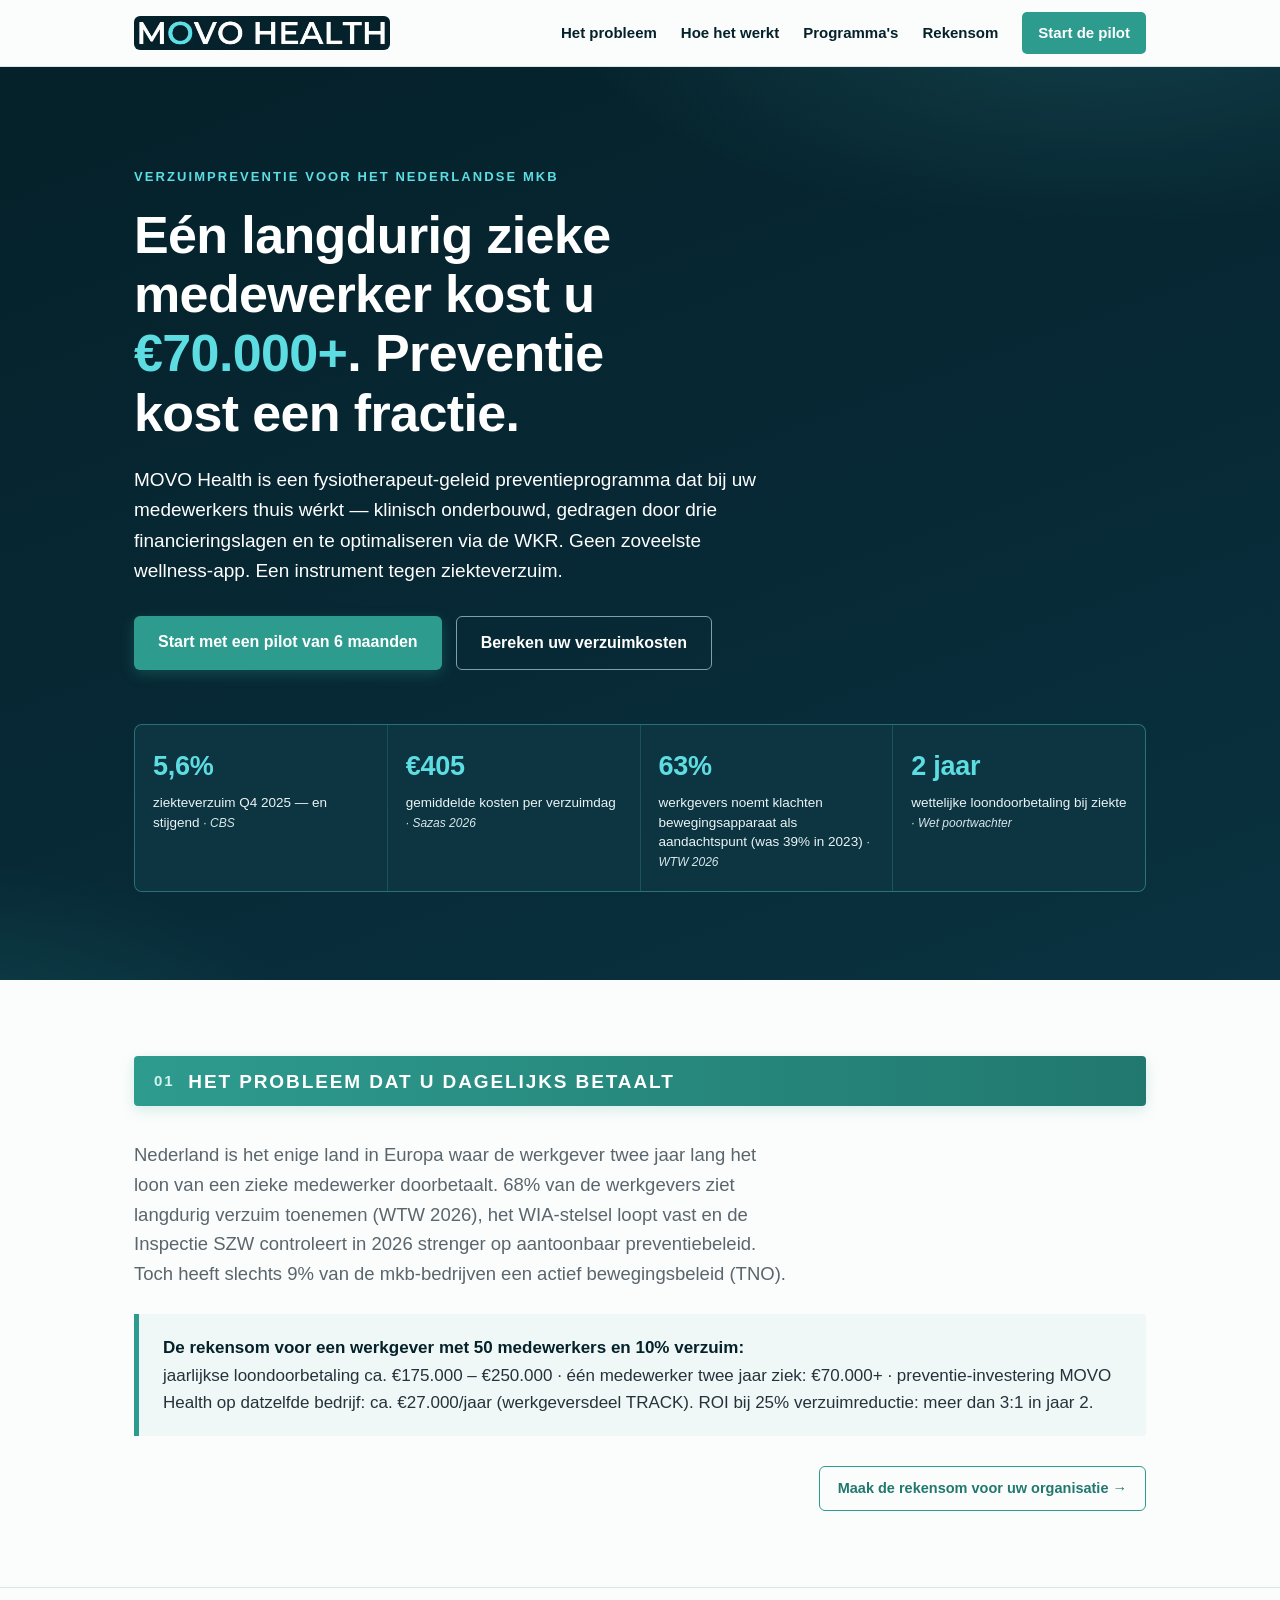
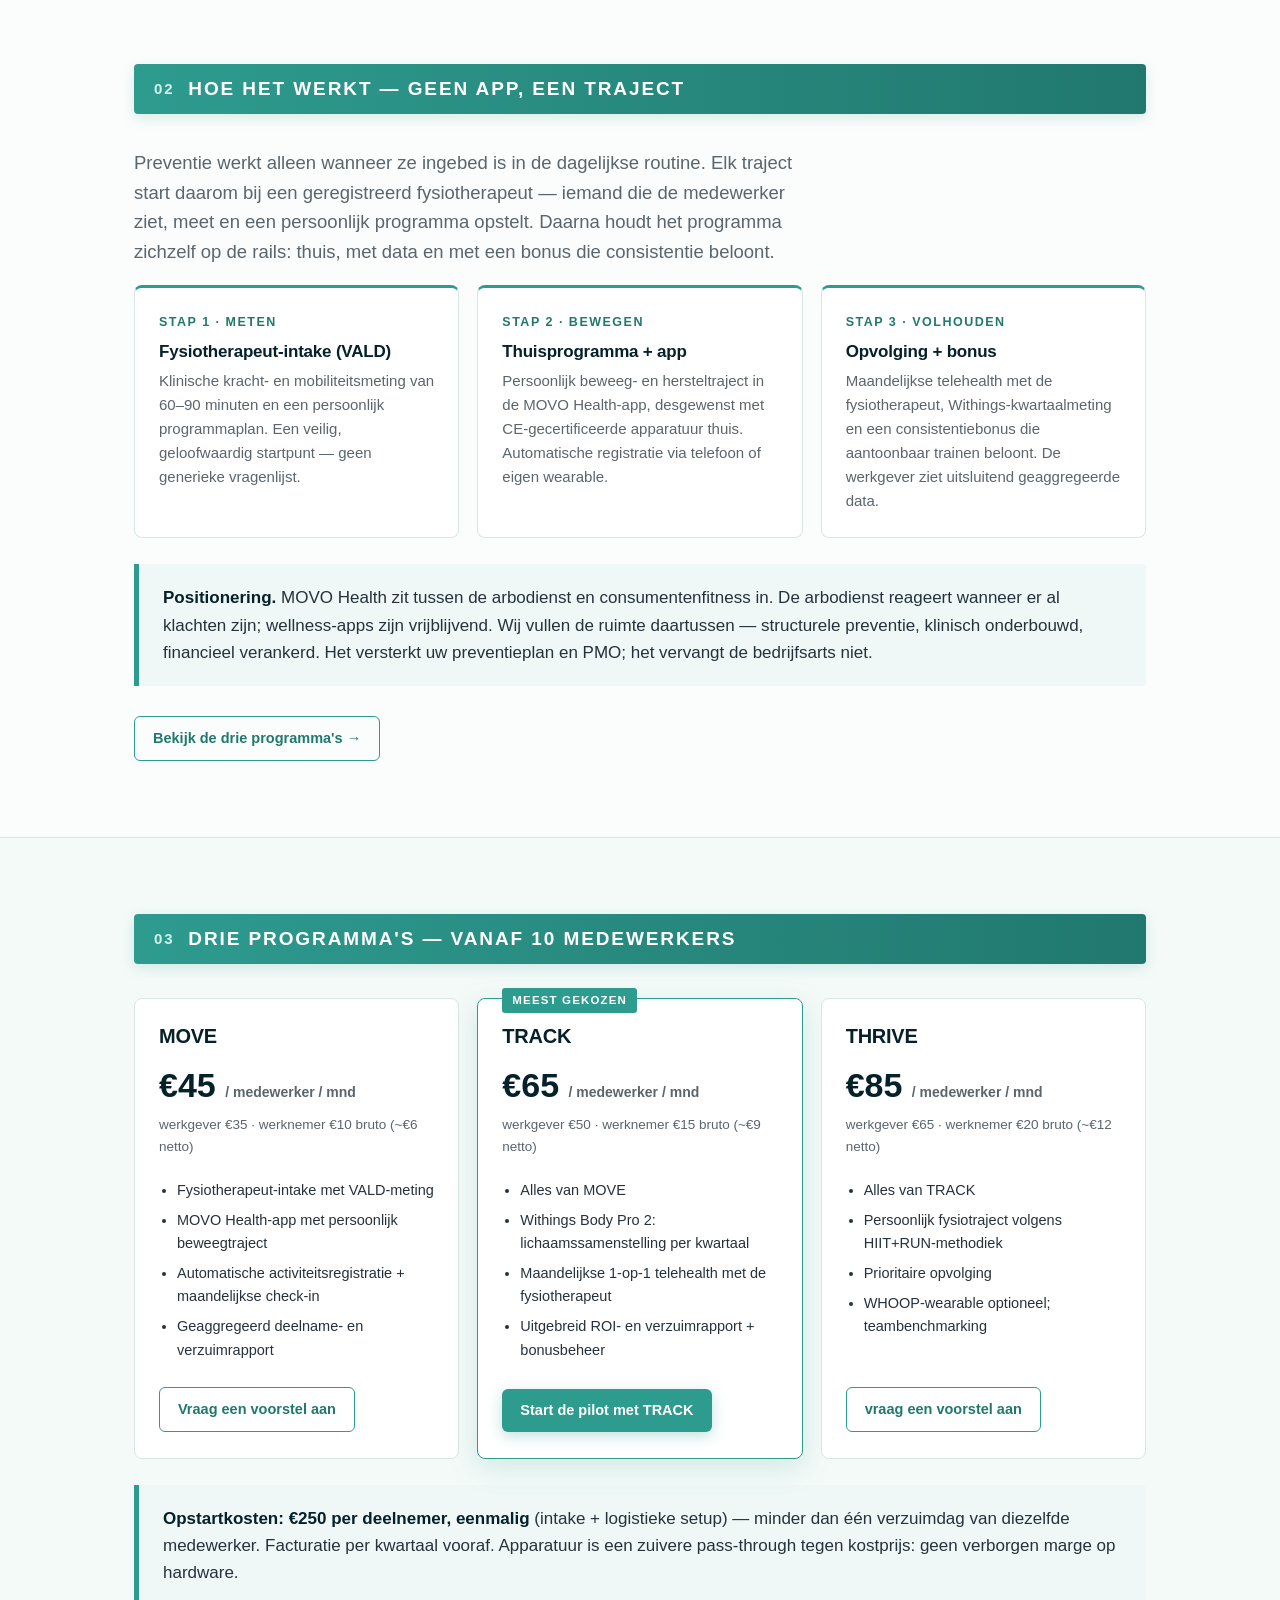
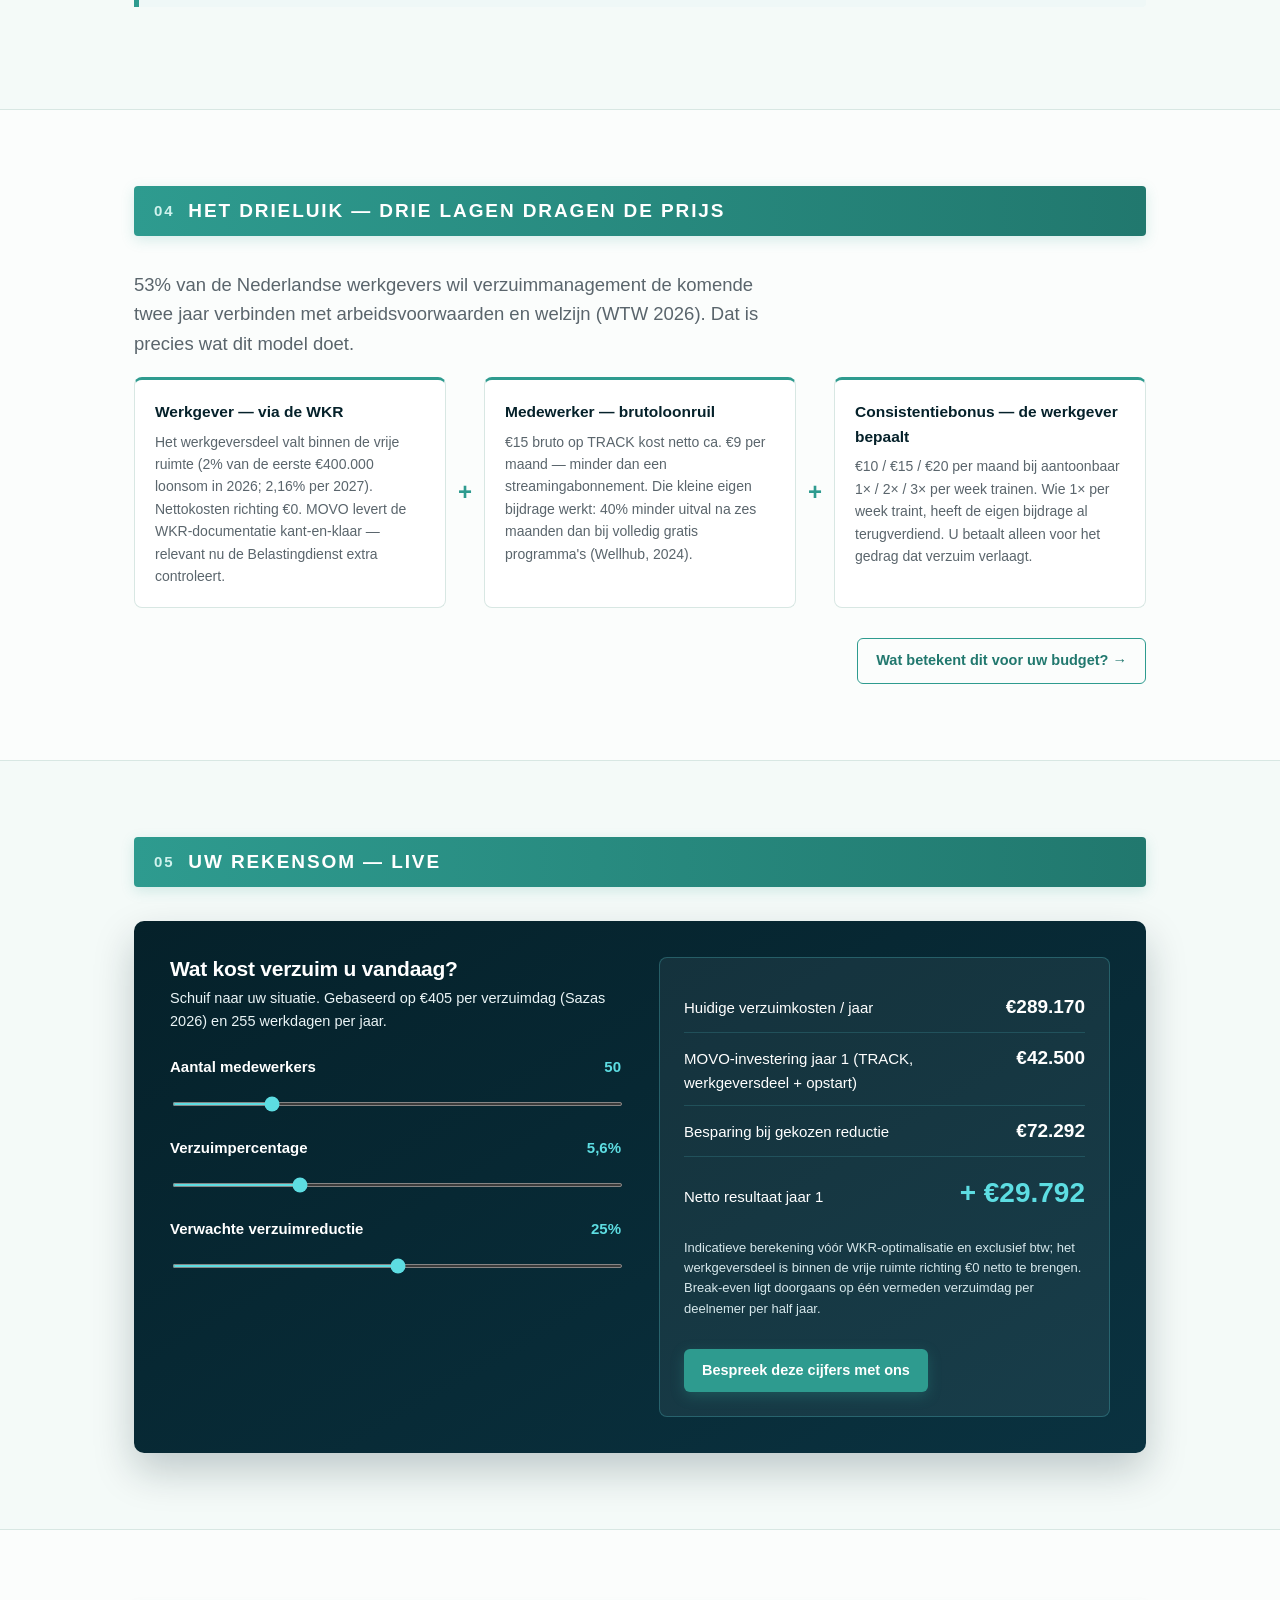
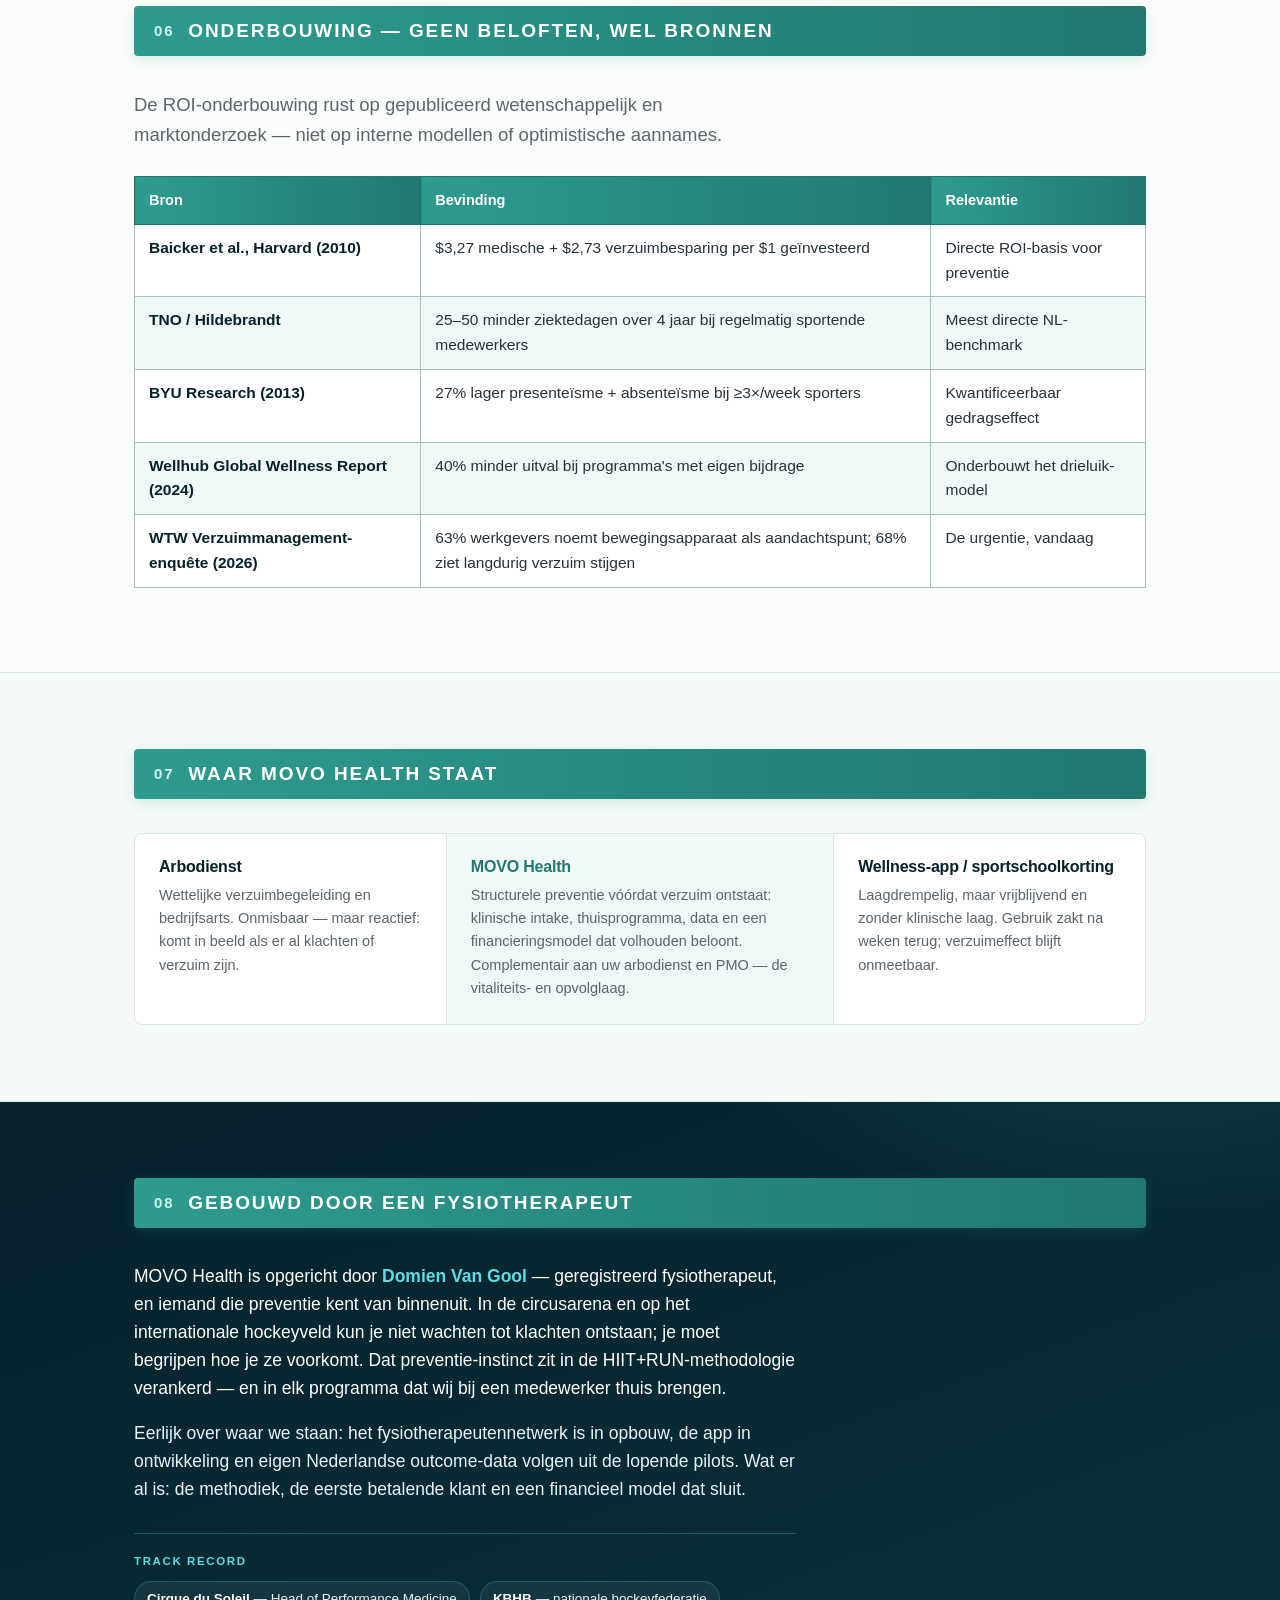
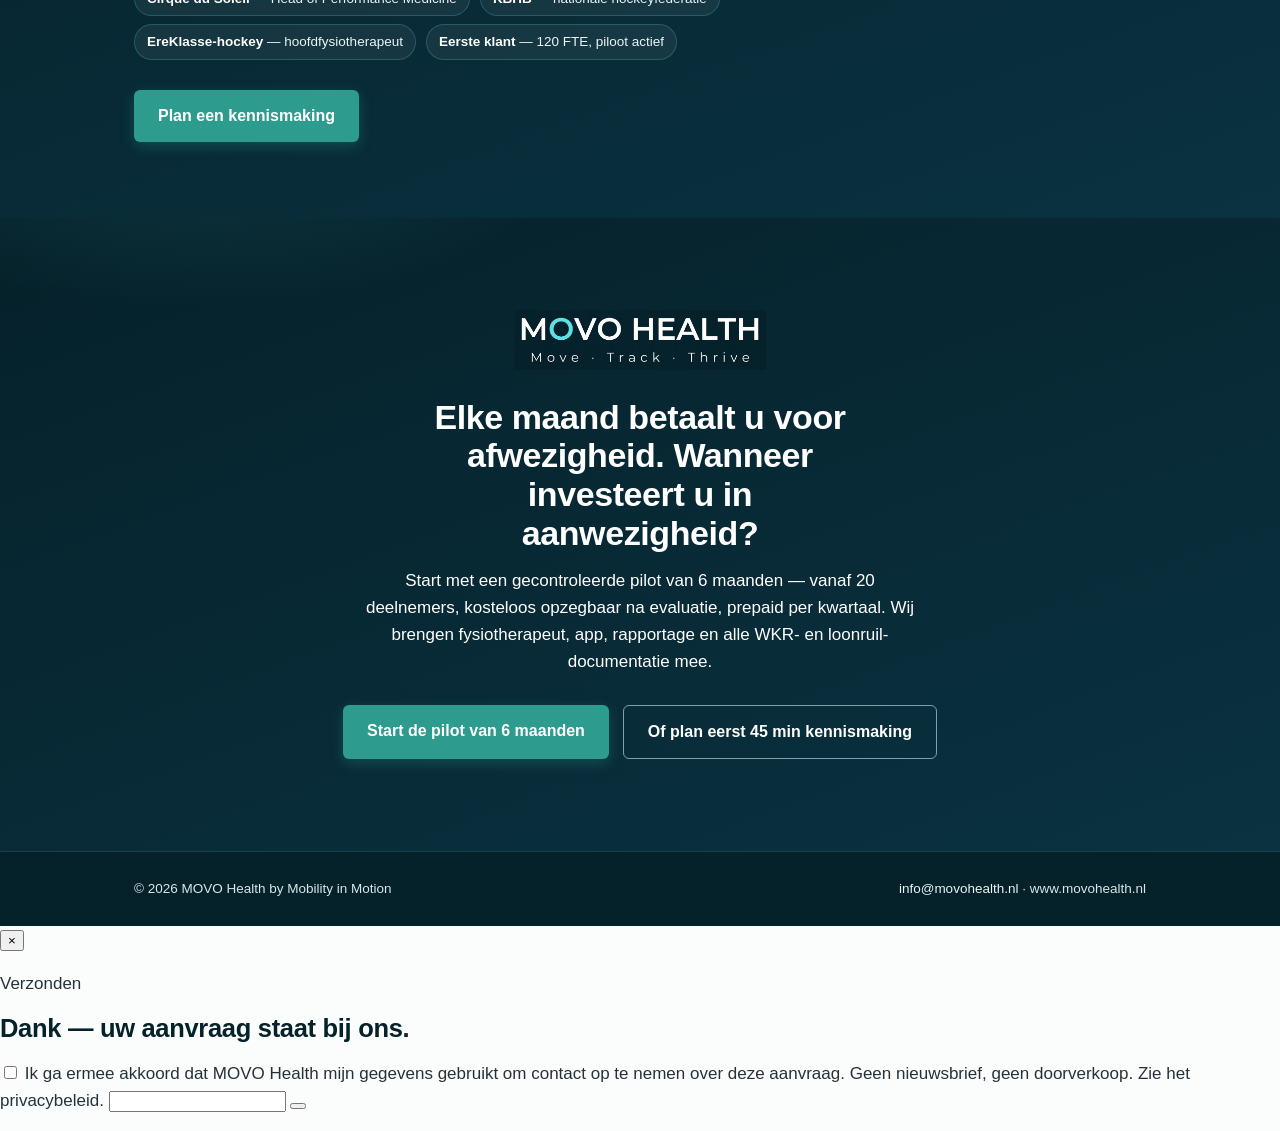
==== index.html @ 7030be04 "Update index.html" ====
<!DOCTYPE html>
<html lang="nl">
<head>
<meta charset="UTF-8" />
<meta name="color-scheme" content="only light" />
<meta name="viewport" content="width=device-width, initial-scale=1.0" />
<title>MOVO Health — Verzuimpreventie voor het Nederlandse mkb</title>
<meta name="description" content="Fysiotherapeut-geleid preventieprogramma dat ziekteverzuim structureel verlaagt. WKR-geoptimaliseerd, klinisch onderbouwd, financieel sluitend." />
<link rel="icon" type="image/png" href="[data-uri]" />
<style>
  :root{
    color-scheme: only light;
    --navy:#05212A; --navy2:#0B303C; --teal:#2E9B8F; --teal-d:#21786E; --cyan:#5DDDE2;
    --green:#EFF8F7; --green2:#F4FAF8; --paper:#FBFDFC; --line:#D8E7E3;
    --ink:#26323B; --grey:#5A656C;
    --on-dark:#FFFFFF;
    --on-dark-soft:#EAF4F6;
    --on-dark-min:#D6E7EB;
    --sans:Carlito,Calibri,-apple-system,BlinkMacSystemFont,"Segoe UI",Roboto,Helvetica,Arial,sans-serif;
  }
  *{box-sizing:border-box}
  html{scroll-behavior:smooth}
  @media (prefers-reduced-motion: reduce){html{scroll-behavior:auto} .reveal{transition:none!important}}
  body{margin:0;font-family:var(--sans);color:var(--ink);background:var(--paper);line-height:1.6;font-size:17px;-webkit-font-smoothing:antialiased}
  h1,h2,h3{color:var(--navy);line-height:1.14;letter-spacing:-.012em;margin:0}
  a{color:var(--teal-d)}
  .wrap{max-width:1060px;margin:0 auto;padding:0 24px}
  .grey{color:var(--grey)}
  section{padding:76px 0;border-bottom:1px solid var(--line)}
  .lead{font-size:18.5px;color:var(--grey);max-width:64ch}

  .band{display:flex;align-items:center;gap:14px;background:linear-gradient(90deg,var(--teal),var(--teal-d));color:#fff;
    padding:13px 20px;margin:0 0 34px;border-radius:4px;box-shadow:0 4px 14px rgba(46,155,143,.18)}
  .band .n{font-weight:800;color:#CFF2ED;font-size:15px;letter-spacing:.12em}
  .band h2{color:#fff;font-size:19px;letter-spacing:.1em;text-transform:uppercase;font-weight:800}

  .callout{background:var(--green);border-left:5px solid var(--teal);padding:20px 24px;border-radius:0 4px 4px 0;margin:26px 0}
  .callout strong{color:var(--navy)}

  .btn{display:inline-block;text-decoration:none;font-weight:700;font-size:16px;padding:13px 24px;border-radius:6px;
    transition:transform .15s ease, box-shadow .15s ease, background .15s ease}
  .btn.primary{background:var(--teal);color:#fff;box-shadow:0 4px 14px rgba(46,155,143,.30)}
  .btn.primary:hover{background:#37B0A2;transform:translateY(-2px);box-shadow:0 8px 20px rgba(46,155,143,.36)}
  .btn.ghost{border:1.5px solid var(--teal);color:var(--teal-d);background:transparent}
  .btn.ghost:hover{background:var(--green);transform:translateY(-2px)}
  .btn.dark-ghost{border:1.5px solid #7FA0AB;color:var(--on-dark)}
  .btn.dark-ghost:hover{border-color:var(--cyan);color:var(--cyan);transform:translateY(-2px)}
  .btn.small{font-size:14.5px;padding:10px 18px}
  .cta-row{display:flex;gap:14px;flex-wrap:wrap;margin-top:30px}
  .cta-row.right{justify-content:flex-end}
  .cta-row.center{justify-content:center}
  .arrow::after{content:" \2192";font-weight:800}

  header{position:sticky;top:0;z-index:40;background:rgba(251,253,252,.94);backdrop-filter:blur(8px);border-bottom:1px solid var(--line)}
  .bar{display:flex;align-items:center;justify-content:space-between;height:66px}
  .logomark{height:34px;width:auto;display:block;border-radius:6px}
  .nav{display:flex;gap:24px;align-items:center}
  .nav a{color:var(--navy);text-decoration:none;font-size:15px;font-weight:600}
  .nav a:hover{color:var(--teal-d)}
  .nav .cta{background:var(--teal);color:#fff;padding:9px 16px;border-radius:5px;transition:background .15s}
  .nav .cta:hover{background:var(--teal-d);color:#fff}
  @media(max-width:760px){.nav a:not(.cta){display:none}}

  .hero{position:relative;background:
      radial-gradient(900px 420px at 85% -10%, rgba(93,221,226,.16), transparent 60%),
      radial-gradient(700px 380px at -5% 110%, rgba(46,155,143,.22), transparent 55%),
      linear-gradient(160deg,var(--navy) 0%, #072935 55%, #0A3240 100%);
    color:#fff;border-bottom:0;padding:100px 0 88px}
  .hero .eyebrow{color:var(--cyan);font-weight:700;letter-spacing:.16em;text-transform:uppercase;font-size:13px;margin:0 0 18px}
  .hero h1{color:#fff;font-size:clamp(32px,5.2vw,52px);max-width:19ch;font-weight:800}
  .hero h1 .amt{color:var(--cyan)}
  .hero p{color:var(--on-dark);max-width:60ch;font-size:19px;margin:22px 0 8px}
  .statgrid{display:grid;grid-template-columns:repeat(4,1fr);gap:1px;background:rgba(93,221,226,.22);border:1px solid rgba(93,221,226,.22);border-radius:8px;overflow:hidden;margin-top:54px}
  .stat{background:rgba(11,48,60,.85);padding:20px 18px;transition:background .2s}
  .stat:hover{background:rgba(15,60,74,.95)}
  .stat b{display:block;font-size:27px;color:var(--cyan);letter-spacing:-.01em}
  .stat span{font-size:13.5px;color:var(--on-dark-soft);line-height:1.45;display:block;margin-top:5px}
  .stat .src{color:var(--on-dark-min);font-size:12px}
  @media(max-width:820px){.statgrid{grid-template-columns:repeat(2,1fr)}}

  table{width:100%;border-collapse:collapse;font-size:15.5px;margin:8px 0}
  th{background:linear-gradient(90deg,var(--teal),var(--teal-d));color:#FFFFFF;text-align:left;font-weight:800;padding:12px 14px;font-size:14.5px;border:1px solid var(--teal-d)}
  td{border:1px solid #9EC4BC;padding:11px 14px;vertical-align:top;background:#FFFFFF;color:var(--ink)}
  tr:nth-child(even) td{background:var(--green)}
  td:first-child{font-weight:700;color:var(--navy)}

  .cards{display:grid;grid-template-columns:repeat(3,1fr);gap:18px;margin-top:8px}
  .card{border:1px solid var(--line);border-radius:8px;padding:24px;background:#fff;transition:transform .18s ease, box-shadow .18s ease;border-top:3px solid var(--teal)}
  .card:hover{transform:translateY(-4px);box-shadow:0 12px 26px rgba(5,33,42,.10)}
  .card h3{font-size:17px;margin-bottom:8px}
  .card p{font-size:15px;color:var(--grey);margin:0}
  .card .k{color:var(--teal-d);font-weight:800;font-size:12.5px;letter-spacing:.12em;text-transform:uppercase;display:block;margin-bottom:10px}
  @media(max-width:820px){.cards{grid-template-columns:1fr}}

  .tiers{display:grid;grid-template-columns:repeat(3,1fr);gap:18px}
  .tier{border:1px solid var(--line);border-radius:8px;background:#fff;padding:26px 24px;position:relative;display:flex;flex-direction:column;
    transition:transform .18s ease, box-shadow .18s ease}
  .tier:hover{transform:translateY(-4px);box-shadow:0 12px 26px rgba(5,33,42,.10)}
  .tier.anchor{border-color:var(--teal);box-shadow:0 8px 28px rgba(46,155,143,.18)}
  .tier .flag{position:absolute;top:-11px;left:24px;background:var(--teal);color:#fff;font-size:11.5px;font-weight:800;letter-spacing:.1em;padding:3px 10px;border-radius:3px}
  .tier h3{font-size:20px}
  .tier .price{font-size:34px;font-weight:800;color:var(--navy);margin:10px 0 2px}
  .tier .price small{font-size:14px;color:var(--grey);font-weight:600}
  .tier .split{font-size:13.5px;color:var(--grey);margin-bottom:14px}
  .tier ul{padding-left:18px;margin:0 0 18px;font-size:14.5px;color:var(--ink);flex:1}
  .tier li{margin:7px 0}
  .tier .btn{align-self:flex-start}
  @media(max-width:820px){.tiers{grid-template-columns:1fr}}

  .calc{background:linear-gradient(150deg,var(--navy) 0%, #0A3240 100%);color:#fff;border-radius:10px;padding:36px;display:grid;grid-template-columns:1fr 1fr;gap:38px;box-shadow:0 18px 40px rgba(5,33,42,.22)}
  .calc h3{color:#fff;font-size:21px;margin-bottom:6px}
  .calc .sub{color:var(--on-dark-soft);font-size:14.5px;margin:4px 0 0}
  .calc label{display:flex;justify-content:space-between;font-size:15px;color:var(--on-dark);margin:22px 0 8px;font-weight:600}
  .calc label output{color:var(--cyan);font-weight:800}
  input[type=range]{width:100%;accent-color:var(--cyan);height:4px}
  .calc .out{background:rgba(255,255,255,.06);border:1px solid rgba(93,221,226,.25);border-radius:8px;padding:24px}
  .row{display:flex;justify-content:space-between;align-items:baseline;gap:14px;padding:10px 0;border-bottom:1px solid rgba(93,221,226,.16);font-size:15px;color:var(--on-dark)}
  .row b{font-size:19px;color:#fff;white-space:nowrap}
  .row.big{border-bottom:0;padding-top:14px}
  .row.big b{font-size:28px;color:var(--cyan)}
  .calc .note{font-size:13px;color:var(--on-dark-min);margin-top:12px;line-height:1.55}
  @media(max-width:820px){.calc{grid-template-columns:1fr}}

  .drieluik{display:grid;grid-template-columns:1fr auto 1fr auto 1fr;gap:12px;align-items:stretch}
  .luik{border:1px solid var(--line);border-radius:8px;padding:20px;background:#fff;border-top:3px solid var(--teal);transition:transform .18s ease, box-shadow .18s ease}
  .luik:hover{transform:translateY(-4px);box-shadow:0 12px 26px rgba(5,33,42,.10)}
  .luik b{color:var(--navy);display:block;font-size:15.5px;margin-bottom:6px}
  .luik p{font-size:14px;color:var(--grey);margin:0}
  .plus{align-self:center;font-size:24px;color:var(--teal);font-weight:800}
  @media(max-width:820px){.drieluik{grid-template-columns:1fr}.plus{text-align:center}}

  .spectrum{display:grid;grid-template-columns:1fr 1.25fr 1fr;gap:0;border:1px solid var(--line);border-radius:8px;overflow:hidden;background:#fff}
  .spec{padding:24px}
  .spec h3{font-size:16px;margin-bottom:8px}
  .spec p{font-size:14.5px;color:var(--grey);margin:0}
  .spec.mid{background:var(--green);border-left:1px solid var(--line);border-right:1px solid var(--line)}
  .spec.mid h3{color:var(--teal-d)}
  @media(max-width:820px){.spectrum{grid-template-columns:1fr}.spec.mid{border-left:0;border-right:0;border-top:1px solid var(--line);border-bottom:1px solid var(--line)}}

  #founder{background:
      radial-gradient(760px 380px at 88% -15%, rgba(93,221,226,.13), transparent 60%),
      linear-gradient(160deg,var(--navy) 0%, #0A3240 100%);
    border-bottom:0}
  #founder h2{color:#fff}
  .founder-text{max-width:70ch}
  .founder-text p{color:#FFFFFF;font-size:17.5px}
  .founder-text p.soft{color:var(--on-dark-soft)}
  .founder-text strong{color:var(--cyan)}
  /* track record: subtle strip, secondary to the story */
  .cred{margin-top:30px;padding-top:18px;border-top:1px solid rgba(93,221,226,.28)}
  .cred .credlabel{color:var(--cyan);font-size:11.5px;font-weight:800;letter-spacing:.14em;text-transform:uppercase;margin-bottom:10px}
  .cred ul{list-style:none;margin:0;padding:0;display:flex;flex-wrap:wrap;gap:8px 10px}
  .cred li{font-size:13.5px;color:var(--on-dark-soft);background:rgba(255,255,255,.06);border:1px solid rgba(93,221,226,.22);
    border-radius:999px;padding:6px 12px}
  .cred li b{color:#FFFFFF;font-weight:700}

  .final{background:
      radial-gradient(700px 360px at 15% -20%, rgba(93,221,226,.14), transparent 60%),
      linear-gradient(160deg,var(--navy) 0%, #0A3240 100%);
    border-bottom:0;text-align:center;padding:92px 0}
  .final img{height:60px;width:auto;margin:0 auto 28px;display:block}
  .final h2{color:#fff;font-size:clamp(24px,3.6vw,34px);max-width:24ch;margin:0 auto 14px}
  .final p{color:var(--on-dark);max-width:58ch;margin:0 auto 30px}
  footer{background:var(--navy);color:var(--on-dark-min);font-size:13.5px;padding:26px 0;border-top:1px solid #16414F}
  footer .wrap{display:flex;justify-content:space-between;flex-wrap:wrap;gap:10px}
  footer a{color:var(--on-dark-soft);text-decoration:none}
  footer a:hover{color:var(--cyan)}

  .reveal{opacity:0;transform:translateY(14px);transition:opacity .5s ease,transform .5s ease}
  .reveal.in{opacity:1;transform:none}
  :focus-visible{outline:3px solid var(--cyan);outline-offset:2px}
</style>
</head>
<body>

<header>
  <div class="wrap bar">
    <a href="#top" aria-label="MOVO Health"><img class="logomark" src="[data-uri]" alt="MOVO Health" /></a>
    <nav class="nav">
      <a href="#probleem">Het probleem</a>
      <a href="#aanpak">Hoe het werkt</a>
      <a href="#programmas">Programma's</a>
      <a href="#rekensom">Rekensom</a>
      <a href="#pilot" class="cta" data-movo-form="voorstel">Start de pilot</a>
    </nav>
  </div>
</header>

<section class="hero" id="top">
  <div class="wrap">
    <p class="eyebrow">Verzuimpreventie voor het Nederlandse mkb</p>
    <h1>Eén langdurig zieke medewerker kost u <span class="amt">€70.000+</span>. Preventie kost een fractie.</h1>
    <p>MOVO Health is een fysiotherapeut-geleid preventieprogramma dat bij uw medewerkers thuis wérkt — klinisch onderbouwd, gedragen door drie financieringslagen en te optimaliseren via de WKR. Geen zoveelste wellness-app. Een instrument tegen ziekteverzuim.</p>
    <div class="cta-row">
      <a class="btn primary" href="#pilot">Start met een pilot van 6 maanden</a>
      <a class="btn dark-ghost" href="#rekensom">Bereken uw verzuimkosten</a>
    </div>
    <div class="statgrid" role="list">
      <div class="stat" role="listitem"><b>5,6%</b><span>ziekteverzuim Q4 2025 — en stijgend <i class="src">· CBS</i></span></div>
      <div class="stat" role="listitem"><b>€405</b><span>gemiddelde kosten per verzuimdag <i class="src">· Sazas 2026</i></span></div>
      <div class="stat" role="listitem"><b>63%</b><span>werkgevers noemt klachten bewegingsapparaat als aandachtspunt (was 39% in 2023) <i class="src">· WTW 2026</i></span></div>
      <div class="stat" role="listitem"><b>2 jaar</b><span>wettelijke loondoorbetaling bij ziekte <i class="src">· Wet poortwachter</i></span></div>
    </div>
  </div>
</section>

<section id="probleem">
  <div class="wrap">
    <div class="band reveal"><span class="n">01</span><h2>Het probleem dat u dagelijks betaalt</h2></div>
    <p class="lead reveal">Nederland is het enige land in Europa waar de werkgever twee jaar lang het loon van een zieke medewerker doorbetaalt. 68% van de werkgevers ziet langdurig verzuim toenemen (WTW 2026), het WIA-stelsel loopt vast en de Inspectie SZW controleert in 2026 strenger op aantoonbaar preventiebeleid. Toch heeft slechts 9% van de mkb-bedrijven een actief bewegingsbeleid (TNO).</p>
    <div class="callout reveal">
      <strong>De rekensom voor een werkgever met 50 medewerkers en 10% verzuim:</strong><br/>
      jaarlijkse loondoorbetaling ca. €175.000 – €250.000 · één medewerker twee jaar ziek: €70.000+ ·
      preventie-investering MOVO Health op datzelfde bedrijf: ca. €27.000/jaar (werkgeversdeel TRACK). ROI bij 25% verzuimreductie: meer dan 3:1 in jaar 2.
    </div>
    <div class="cta-row right reveal"><a class="btn ghost small arrow" href="#rekensom">Maak de rekensom voor uw organisatie</a></div>
  </div>
</section>

<section id="aanpak">
  <div class="wrap">
    <div class="band reveal"><span class="n">02</span><h2>Hoe het werkt — geen app, een traject</h2></div>
    <p class="lead reveal">Preventie werkt alleen wanneer ze ingebed is in de dagelijkse routine. Elk traject start daarom bij een geregistreerd fysiotherapeut — iemand die de medewerker ziet, meet en een persoonlijk programma opstelt. Daarna houdt het programma zichzelf op de rails: thuis, met data en met een bonus die consistentie beloont.</p>
    <div class="cards">
      <div class="card reveal"><span class="k">Stap 1 · Meten</span><h3>Fysiotherapeut-intake (VALD)</h3><p>Klinische kracht- en mobiliteitsmeting van 60–90 minuten en een persoonlijk programmaplan. Een veilig, geloofwaardig startpunt — geen generieke vragenlijst.</p></div>
      <div class="card reveal"><span class="k">Stap 2 · Bewegen</span><h3>Thuisprogramma + app</h3><p>Persoonlijk beweeg- en hersteltraject in de MOVO Health-app, desgewenst met CE-gecertificeerde apparatuur thuis. Automatische registratie via telefoon of eigen wearable.</p></div>
      <div class="card reveal"><span class="k">Stap 3 · Volhouden</span><h3>Opvolging + bonus</h3><p>Maandelijkse telehealth met de fysiotherapeut, Withings-kwartaalmeting en een consistentiebonus die aantoonbaar trainen beloont. De werkgever ziet uitsluitend geaggregeerde data.</p></div>
    </div>
    <div class="callout reveal"><strong>Positionering.</strong> MOVO Health zit tussen de arbodienst en consumentenfitness in. De arbodienst reageert wanneer er al klachten zijn; wellness-apps zijn vrijblijvend. Wij vullen de ruimte daartussen — structurele preventie, klinisch onderbouwd, financieel verankerd. Het versterkt uw preventieplan en PMO; het vervangt de bedrijfsarts niet.</div>
    <div class="cta-row reveal"><a class="btn ghost small arrow" href="#programmas">Bekijk de drie programma's</a></div>
  </div>
</section>

<section id="programmas" style="background:var(--green2)">
  <div class="wrap">
    <div class="band reveal"><span class="n">03</span><h2>Drie programma's — vanaf 10 medewerkers</h2></div>
    <div class="tiers">
      <div class="tier reveal">
        <h3>MOVE</h3>
        <div class="price">€45 <small>/ medewerker / mnd</small></div>
        <div class="split">werkgever €35 · werknemer €10 bruto (~€6 netto)</div>
        <ul>
          <li>Fysiotherapeut-intake met VALD-meting</li>
          <li>MOVO Health-app met persoonlijk beweegtraject</li>
          <li>Automatische activiteitsregistratie + maandelijkse check-in</li>
          <li>Geaggregeerd deelname- en verzuimrapport</li>
        </ul>
        <a class="btn ghost small" href="#pilot">Vraag een voorstel aan</a>
      </div>
      <div class="tier anchor reveal">
        <span class="flag">MEEST GEKOZEN</span>
        <h3>TRACK</h3>
        <div class="price">€65 <small>/ medewerker / mnd</small></div>
        <div class="split">werkgever €50 · werknemer €15 bruto (~€9 netto)</div>
        <ul>
          <li>Alles van MOVE</li>
          <li>Withings Body Pro 2: lichaamssamenstelling per kwartaal</li>
          <li>Maandelijkse 1-op-1 telehealth met de fysiotherapeut</li>
          <li>Uitgebreid ROI- en verzuimrapport + bonusbeheer</li>
        </ul>
        <a class="btn primary small" href="#pilot" data-movo-form="voorstel">Start de pilot met TRACK</a>
      </div>
      <div class="tier reveal">
        <h3>THRIVE</h3>
        <div class="price">€85 <small>/ medewerker / mnd</small></div>
        <div class="split">werkgever €65 · werknemer €20 bruto (~€12 netto)</div>
        <ul>
          <li>Alles van TRACK</li>
          <li>Persoonlijk fysiotraject volgens HIIT+RUN-methodiek</li>
          <li>Prioritaire opvolging</li>
          <li>WHOOP-wearable optioneel; teambenchmarking</li>
        </ul>
        <a class="btn ghost small" href="#pilot" data-movo-form="voorstel">vraag een voorstel aan </a>
      </div>
    </div>
    <div class="callout reveal"><strong>Opstartkosten: €250 per deelnemer, eenmalig</strong> (intake + logistieke setup) — minder dan één verzuimdag van diezelfde medewerker. Facturatie per kwartaal vooraf. Apparatuur is een zuivere pass-through tegen kostprijs: geen verborgen marge op hardware.</div>
  </div>
</section>

<section id="financiering">
  <div class="wrap">
    <div class="band reveal"><span class="n">04</span><h2>Het drieluik — drie lagen dragen de prijs</h2></div>
    <p class="lead reveal">53% van de Nederlandse werkgevers wil verzuimmanagement de komende twee jaar verbinden met arbeidsvoorwaarden en welzijn (WTW 2026). Dat is precies wat dit model doet.</p>
    <div class="drieluik">
      <div class="luik reveal"><b>Werkgever — via de WKR</b><p>Het werkgeversdeel valt binnen de vrije ruimte (2% van de eerste €400.000 loonsom in 2026; 2,16% per 2027). Nettokosten richting €0. MOVO levert de WKR-documentatie kant-en-klaar — relevant nu de Belastingdienst extra controleert.</p></div>
      <div class="plus" aria-hidden="true">+</div>
      <div class="luik reveal"><b>Medewerker — brutoloonruil</b><p>€15 bruto op TRACK kost netto ca. €9 per maand — minder dan een streamingabonnement. Die kleine eigen bijdrage werkt: 40% minder uitval na zes maanden dan bij volledig gratis programma's (Wellhub, 2024).</p></div>
      <div class="plus" aria-hidden="true">+</div>
      <div class="luik reveal"><b>Consistentiebonus — de werkgever bepaalt</b><p>€10 / €15 / €20 per maand bij aantoonbaar 1× / 2× / 3× per week trainen. Wie 1× per week traint, heeft de eigen bijdrage al terugverdiend. U betaalt alleen voor het gedrag dat verzuim verlaagt.</p></div>
    </div>
    <div class="cta-row right reveal"><a class="btn ghost small arrow" href="#rekensom">Wat betekent dit voor uw budget?</a></div>
  </div>
</section>

<section id="rekensom" style="background:var(--green2)">
  <div class="wrap">
    <div class="band reveal"><span class="n">05</span><h2>Uw rekensom — live</h2></div>
    <div class="calc reveal">
      <div>
        <h3>Wat kost verzuim u vandaag?</h3>
        <p class="sub">Schuif naar uw situatie. Gebaseerd op €405 per verzuimdag (Sazas 2026) en 255 werkdagen per jaar.</p>
        <label for="fte">Aantal medewerkers <output id="fteOut">50</output></label>
        <input type="range" id="fte" min="10" max="200" value="50" step="5" />
        <label for="pct">Verzuimpercentage <output id="pctOut">5,6%</output></label>
        <input type="range" id="pct" min="2" max="15" value="5.6" step="0.1" />
        <label for="red">Verwachte verzuimreductie <output id="redOut">25%</output></label>
        <input type="range" id="red" min="10" max="40" value="25" step="5" />
      </div>
      <div class="out" aria-live="polite">
        <div class="row"><span>Huidige verzuimkosten / jaar</span><b id="cost">—</b></div>
        <div class="row"><span>MOVO-investering jaar 1 (TRACK, werkgeversdeel + opstart)</span><b id="invest">—</b></div>
        <div class="row"><span>Besparing bij gekozen reductie</span><b id="save">—</b></div>
        <div class="row big"><span>Netto resultaat jaar 1</span><b id="net">—</b></div>
        <p class="note">Indicatieve berekening vóór WKR-optimalisatie en exclusief btw; het werkgeversdeel is binnen de vrije ruimte richting €0 netto te brengen. Break-even ligt doorgaans op één vermeden verzuimdag per deelnemer per half jaar.</p>
        <div class="cta-row"><a class="btn primary small" href="#pilot" data-movo-form="cijfers">Bespreek deze cijfers met ons</a></div>
      </div>
    </div>
  </div>
</section>

<section id="onderbouwing">
  <div class="wrap">
    <div class="band reveal"><span class="n">06</span><h2>Onderbouwing — geen beloften, wel bronnen</h2></div>
    <p class="lead reveal">De ROI-onderbouwing rust op gepubliceerd wetenschappelijk en marktonderzoek — niet op interne modellen of optimistische aannames.</p>
    <div class="reveal" style="overflow-x:auto">
    <table>
      <thead><tr><th>Bron</th><th>Bevinding</th><th>Relevantie</th></tr></thead>
      <tbody>
        <tr><td>Baicker et al., Harvard (2010)</td><td>$3,27 medische + $2,73 verzuimbesparing per $1 geïnvesteerd</td><td>Directe ROI-basis voor preventie</td></tr>
        <tr><td>TNO / Hildebrandt</td><td>25–50 minder ziektedagen over 4 jaar bij regelmatig sportende medewerkers</td><td>Meest directe NL-benchmark</td></tr>
        <tr><td>BYU Research (2013)</td><td>27% lager presenteïsme + absenteïsme bij ≥3×/week sporters</td><td>Kwantificeerbaar gedragseffect</td></tr>
        <tr><td>Wellhub Global Wellness Report (2024)</td><td>40% minder uitval bij programma's met eigen bijdrage</td><td>Onderbouwt het drieluik-model</td></tr>
        <tr><td>WTW Verzuimmanagement-enquête (2026)</td><td>63% werkgevers noemt bewegingsapparaat als aandachtspunt; 68% ziet langdurig verzuim stijgen</td><td>De urgentie, vandaag</td></tr>
      </tbody>
    </table>
    </div>
  </div>
</section>

<section id="positionering" style="background:var(--green2)">
  <div class="wrap">
    <div class="band reveal"><span class="n">07</span><h2>Waar MOVO Health staat</h2></div>
    <div class="spectrum reveal">
      <div class="spec"><h3>Arbodienst</h3><p>Wettelijke verzuimbegeleiding en bedrijfsarts. Onmisbaar — maar reactief: komt in beeld als er al klachten of verzuim zijn.</p></div>
      <div class="spec mid"><h3>MOVO Health</h3><p>Structurele preventie vóórdat verzuim ontstaat: klinische intake, thuisprogramma, data en een financieringsmodel dat volhouden beloont. Complementair aan uw arbodienst en PMO — de vitaliteits- en opvolglaag.</p></div>
      <div class="spec"><h3>Wellness-app / sportschoolkorting</h3><p>Laagdrempelig, maar vrijblijvend en zonder klinische laag. Gebruik zakt na weken terug; verzuimeffect blijft onmeetbaar.</p></div>
    </div>
  </div>
</section>

<section id="founder">
  <div class="wrap">
    <div class="band reveal"><span class="n">08</span><h2>Gebouwd door een fysiotherapeut</h2></div>
    <div class="founder-text">
      <p class="reveal">MOVO Health is opgericht door <strong>Domien Van Gool</strong> — geregistreerd fysiotherapeut, en iemand die preventie kent van binnenuit. In de circusarena en op het internationale hockeyveld kun je niet wachten tot klachten ontstaan; je moet begrijpen hoe je ze voorkomt. Dat preventie-instinct zit in de HIIT+RUN-methodologie verankerd — en in elk programma dat wij bij een medewerker thuis brengen.</p>
      <p class="reveal soft">Eerlijk over waar we staan: het fysiotherapeutennetwerk is in opbouw, de app in ontwikkeling en eigen Nederlandse outcome-data volgen uit de lopende pilots. Wat er al is: de methodiek, de eerste betalende klant en een financieel model dat sluit.</p>
      <div class="cred reveal">
        <div class="credlabel">Track record</div>
        <ul>
          <li><b>Cirque du Soleil</b> — Head of Performance Medicine</li>
          <li><b>KBHB</b> — nationale hockeyfederatie</li>
          <li><b>EreKlasse-hockey</b> — hoofdfysiotherapeut</li>
          <li><b>Eerste klant</b> — 120 FTE, piloot actief</li>
        </ul>
      </div>
      <div class="cta-row reveal"><a class="btn primary" href="#pilot" data-movo-form="kennismaking">Plan een kennismaking</a></div>
    </div>
  </div>
</section>

<section class="final" id="pilot">
  <div class="wrap">
    <img src="[data-uri]" alt="MOVO Health — Move · Track · Thrive" />
    <h2>Elke maand betaalt u voor afwezigheid. Wanneer investeert u in aanwezigheid?</h2>
    <p>Start met een gecontroleerde pilot van 6 maanden — vanaf 20 deelnemers, kosteloos opzegbaar na evaluatie, prepaid per kwartaal. Wij brengen fysiotherapeut, app, rapportage en alle WKR- en loonruil-documentatie mee.</p>
    <div class="cta-row center">
      <a class="btn primary" href="mailto:info@movohealth.nl?subject=Pilot%20MOVO%20Health%20%E2%80%94%206%20maanden">Start de pilot van 6 maanden</a>
      <a class="btn dark-ghost" href=#pilot class="btn" data-movo-form="kennismaking">Of plan eerst 45 min kennismaking</a>
    </div>
  </div>
</section>

<footer>
  <div class="wrap">
    <span>© 2026 MOVO Health by Mobility in Motion</span>
    <span><a href="mailto:info@movohealth.nl">info@movohealth.nl</a> · www.movohealth.nl</span>
  </div>
</footer>

<script>
(function(){
  var f=document.getElementById('fte'),p=document.getElementById('pct'),r=document.getElementById('red');
  var fo=document.getElementById('fteOut'),po=document.getElementById('pctOut'),ro=document.getElementById('redOut');
  var eur=function(n){return '€'+Math.round(n).toLocaleString('nl-NL');};
  function calc(){
    var fte=+f.value, pct=+p.value/100, red=+r.value/100;
    fo.textContent=fte; po.textContent=(+p.value).toLocaleString('nl-NL')+'%'; ro.textContent=r.value+'%';
    var cost=fte*255*pct*405;
    var invest=fte*(50*12+250);
    var save=cost*red;
    document.getElementById('cost').textContent=eur(cost);
    document.getElementById('invest').textContent=eur(invest);
    document.getElementById('save').textContent=eur(save);
    var net=save-invest;
    var el=document.getElementById('net');
    el.textContent=(net>=0?'+ ':'\u2212 ')+eur(Math.abs(net));
    el.style.color = net>=0 ? 'var(--cyan)' : '#F0B2B2';
  }
  [f,p,r].forEach(function(el){el.addEventListener('input',calc);});
  calc();
  if('IntersectionObserver' in window && !matchMedia('(prefers-reduced-motion: reduce)').matches){
    var io=new IntersectionObserver(function(es){es.forEach(function(e){if(e.isIntersecting){e.target.classList.add('in');io.unobserve(e.target);}});},{threshold:.12});
    document.querySelectorAll('.reveal').forEach(function(el){io.observe(el);});
  } else { document.querySelectorAll('.reveal').forEach(function(el){el.classList.add('in');}); }
})();
</script>

<script>
/* MOVO Health — formulieren
   Alles-in-1 blok. Knoppen worden automatisch herkend aan hun tekst;
   data-movo-form="cijfers" | "voorstel" | "kennismaking" werkt ook. */
(function () {
  "use strict";

  /* ---------- MARKUP WORDT ZELF INGEVOEGD ---------- */
  var MARKUP = `<div class="movo-overlay" id="movo-modal" role="dialog" aria-modal="true" aria-labelledby="movo-title" data-open="false">
  <div class="movo-panel">
    <button type="button" class="movo-close" aria-label="Sluiten">&times;</button>

    <!-- ---------- succesbericht ---------- -->
    <div class="movo-done" id="movo-done">
      <p class="movo-eyebrow">Verzonden</p>
      <h2 id="movo-done-title">Dank — uw aanvraag staat bij ons.</h2>
      <p id="movo-done-body"></p>
    </div>

    <!-- ---------- formulier ---------- -->
    <form id="movo-form" novalidate>
      <p class="movo-eyebrow" id="movo-eyebrow"></p>
      <h2 id="movo-title"></h2>
      <p class="movo-lede" id="movo-lede"></p>

      <div id="movo-recap" class="movo-recap" hidden></div>
      <div id="movo-fields"></div>

      <label class="movo-consent">
        <input type="checkbox" name="akkoord" required>
        <span>Ik ga ermee akkoord dat MOVO Health mijn gegevens gebruikt om contact op te nemen over deze aanvraag. Geen nieuwsbrief, geen doorverkoop. Zie het privacybeleid.</span>
      </label>

      <input type="text" name="_gotcha" class="movo-hp" tabindex="-1" autocomplete="off" aria-hidden="true">

      <button type="submit" class="movo-submit" id="movo-submit"></button>
      <p class="movo-fineprint" id="movo-fineprint"></p>
      <div class="movo-error" id="movo-error" role="alert"></div>
    </form>
  </div>
</div>`;
  document.addEventListener("DOMContentLoaded", function () {
    if (document.getElementById("movo-modal")) return;
    var host = document.createElement("div");
    host.innerHTML = MARKUP;
    document.body.appendChild(host.firstElementChild);
    init();
  });

  function init() {

    /* ---------- CONFIG ---------- */
    const CONFIG = {
      // Formspree: maak een form aan op formspree.io en plak het endpoint hier.
      // Alternatief EU-hosted: Tally, Formbricks, of Getform (EU-region).
      endpoint: "https://formspree.io/f/mljrpoln",

      // Selectors van de rekenmodule in sectie 05. Pas aan naar je eigen id's.
      // Laat leeg als je de rekensom niet wilt meesturen.
      calc: {
        medewerkers:   "#fteOut",
        verzuim:       "#pctOut",
        reductie:      "#redOut",
        huidigeKosten: "#cost",
        investering:   "#invest",
        besparing:     "#save",
        netto:         "#net"
      }
    };

    /* ---------- HERBRUIKBARE VELDEN ---------- */
    const F = {
      naam: `<div class="movo-row">
        <div class="movo-field">
          <label for="f-naam">Naam *</label>
          <input type="text" id="f-naam" name="naam" required autocomplete="name">
        </div>
        <div class="movo-field">
          <label for="f-functie">Functie *</label>
          <input type="text" id="f-functie" name="functie" required placeholder="HR-manager, directeur, …">
        </div>
      </div>`,

      bedrijf: `<div class="movo-row">
        <div class="movo-field">
          <label for="f-bedrijf">Organisatie *</label>
          <input type="text" id="f-bedrijf" name="organisatie" required autocomplete="organization">
        </div>
        <div class="movo-field">
          <label for="f-medewerkers">Aantal medewerkers *</label>
          <input type="number" id="f-medewerkers" name="aantal_medewerkers" required min="1" inputmode="numeric">
        </div>
      </div>`,

      contact: `<div class="movo-row">
        <div class="movo-field">
          <label for="f-email">Zakelijk e-mailadres *</label>
          <input type="email" id="f-email" name="email" required autocomplete="email">
        </div>
        <div class="movo-field">
          <label for="f-tel">Telefoon <span class="movo-hint">Optioneel</span></label>
          <input type="tel" id="f-tel" name="telefoon" autocomplete="tel">
        </div>
      </div>`,

      sector: `<div class="movo-field">
        <label for="f-sector">Sector *</label>
        <select id="f-sector" name="sector" required>
          <option value="">Kies een sector</option>
          <option>Productie / industrie</option>
          <option>Bouw / installatie</option>
          <option>Transport / logistiek</option>
          <option>Zorg / welzijn</option>
          <option>Retail / horeca</option>
          <option>Zakelijke dienstverlening</option>
          <option>ICT / technologie</option>
          <option>Overheid / onderwijs</option>
          <option>Anders</option>
        </select>
      </div>`,

      rol: `<div class="movo-field">
        <label for="f-rol">Uw rol in de beslissing *</label>
        <select id="f-rol" name="beslissingsrol" required>
          <option value="">Maak een keuze</option>
          <option>Ik beslis hierover</option>
          <option>Ik adviseer, iemand anders tekent</option>
          <option>Ik oriënteer me eerst</option>
        </select>
      </div>`,

      termijn: `<div class="movo-field">
        <label for="f-termijn">Gewenste startperiode *</label>
        <select id="f-termijn" name="startperiode" required>
          <option value="">Kies een periode</option>
          <option>Binnen 1 maand</option>
          <option>Dit kwartaal</option>
          <option>Volgend kwartaal</option>
          <option>Volgend budgetjaar</option>
          <option>Nog niet bepaald</option>
        </select>
      </div>`,

      arbodienst: `<div class="movo-field">
        <label for="f-arbo">Huidige arbodienst <span class="movo-hint">Wij vervangen deze niet — we sluiten erop aan</span></label>
        <input type="text" id="f-arbo" name="arbodienst" placeholder="bv. ArboNed, Zorg van de Zaak, geen">
      </div>`,

      wkr: `<div class="movo-field">
        <label for="f-wkr">Vrije ruimte WKR <span class="movo-hint">Weet u het niet? Wij rekenen het voor u door.</span></label>
        <select id="f-wkr" name="wkr_ruimte">
          <option value="">Maak een keuze</option>
          <option>Er is nog vrije ruimte</option>
          <option>Vrijwel volledig benut</option>
          <option>Weet ik niet</option>
        </select>
      </div>`,

      programma: `<div class="movo-field">
        <label for="f-programma">Programmavoorkeur *</label>
        <select id="f-programma" name="programma" required>
          <option value="">Maak een keuze</option>
          <option>MOVE — €45 per medewerker per maand</option>
          <option>TRACK — €65 per medewerker per maand (meest gekozen)</option>
          <option>THRIVE — €85 per medewerker per maand</option>
          <option>Adviseer mij op basis van onze situatie</option>
        </select>
      </div>`,

      deelnemers: `<div class="movo-field">
        <label for="f-deelnemers">Verwacht aantal deelnemers *<span class="movo-hint">Pilot start vanaf 20 deelnemers; programma's vanaf 10 medewerkers</span></label>
        <input type="number" id="f-deelnemers" name="aantal_deelnemers" required min="1" inputmode="numeric">
      </div>`,

      voorkeur: `<div class="movo-field">
        <label for="f-moment">Voorkeursmoment *</label>
        <select id="f-moment" name="voorkeursmoment" required>
          <option value="">Maak een keuze</option>
          <option>Ochtend (08:30 – 12:00)</option>
          <option>Middag (12:00 – 17:00)</option>
          <option>Vroege avond (17:00 – 19:00)</option>
          <option>Geen voorkeur</option>
        </select>
      </div>`,

      gespreksvorm: `<div class="movo-field">
        <label for="f-vorm">Vorm van het gesprek *</label>
        <select id="f-vorm" name="gespreksvorm" required>
          <option value="">Maak een keuze</option>
          <option>Videocall</option>
          <option>Bij ons op locatie</option>
          <option>Telefonisch</option>
        </select>
      </div>`,

      vraag: (label, ph) => `<div class="movo-field">
        <label for="f-vraag">${label} <span class="movo-hint">Optioneel</span></label>
        <textarea id="f-vraag" name="toelichting" placeholder="${ph}"></textarea>
      </div>`
    };

    /* ---------- DE DRIE FORMULIEREN ---------- */
    const FORMS = {
      cijfers: {
        eyebrow: "Uw rekensom",
        title: "Bespreek deze cijfers met ons",
        lede: "Wij toetsen uw berekening aan uw werkelijke verzuimcijfers en sturen binnen twee werkdagen een onderbouwde doorrekening — inclusief WKR-effect. Geen verkoopgesprek.",
        submit: "Stuur mijn rekensom door",
        fineprint: "Reactie binnen 2 werkdagen. Uw cijfers blijven vertrouwelijk.",
        useCalc: true,
        fields: [F.naam, F.bedrijf, F.contact, F.sector, F.wkr,
                 F.vraag("Waar twijfelt u aan in deze berekening?", "bv. Wij zitten vooral met langdurig verzuim op de productieafdeling…")],
        done: "Wij toetsen uw rekensom aan uw sector en verzuimprofiel en sturen binnen twee werkdagen een onderbouwde doorrekening. Zit er iets tussen dat niet klopt met uw praktijk? Antwoord gerust op die mail — daar leren wij van."
      },

      voorstel: {
        eyebrow: "Voorstel op maat",
        title: "Vraag een voorstel aan",
        lede: "U ontvangt een voorstel met programma, prijsopbouw per medewerker, WKR-documentatie en loonruilmodel — toegespitst op uw organisatie. Vrijblijvend.",
        submit: "Vraag het voorstel aan",
        fineprint: "Voorstel binnen 5 werkdagen. Opstartkosten €250 p.p. eenmalig · facturatie per kwartaal vooraf.",
        useCalc: true,
        fields: [F.naam, F.bedrijf, F.contact, F.sector, F.programma, F.deelnemers,
                 F.arbodienst, F.wkr, F.rol, F.termijn,
                 F.vraag("Wat moet in dit voorstel zeker aan bod komen?", "bv. onderbouwing voor de OR, of een variant met alleen de productieafdeling…")],
        done: "U ontvangt binnen vijf werkdagen een voorstel met programma-opzet, prijsopbouw, WKR-documentatie en het loonruilmodel. Wilt u iets eerder bespreken? Bel of mail info@movohealth.nl."
      },

      kennismaking: {
        eyebrow: "45 minuten",
        title: "Plan een kennismaking",
        lede: "Drie kwartier, videocall of bij u op locatie. Wij lopen uw verzuimcijfers door, laten zien hoe het programma bij een medewerker thuis werkt, en u hoort eerlijk of dit bij uw organisatie past.",
        submit: "Plan de kennismaking",
        fineprint: "Wij bevestigen binnen één werkdag met twee of drie concrete tijdstippen.",
        useCalc: false,
        fields: [F.naam, F.bedrijf, F.contact, F.sector, F.gespreksvorm, F.voorkeur,
                 F.vraag("Waar wilt u het zeker over hebben?", "bv. hoe de privacy van medewerkers geregeld is…")],
        done: "Wij nemen binnen één werkdag contact op met twee of drie concrete tijdstippen. Komt er in de tussentijd iets tussen? Mail gerust naar info@movohealth.nl."
      }
    };

    /* ---------- ELEMENTEN ---------- */
    const modal     = document.getElementById("movo-modal");
    const form      = document.getElementById("movo-form");
    const fieldsEl  = document.getElementById("movo-fields");
    const recapEl   = document.getElementById("movo-recap");
    const errorEl   = document.getElementById("movo-error");
    const doneEl    = document.getElementById("movo-done");
    const doneBody  = document.getElementById("movo-done-body");
    const submitBtn = document.getElementById("movo-submit");
    let lastFocus = null;

    /* ---------- REKENSOM UITLEZEN ---------- */
    function readCalc() {
      const out = {};
      const labels = {
        medewerkers: "Aantal medewerkers", verzuim: "Verzuimpercentage",
        reductie: "Verwachte reductie", huidigeKosten: "Huidige verzuimkosten / jaar",
        investering: "MOVO-investering jaar 1", besparing: "Besparing", netto: "Netto resultaat jaar 1"
      };
      for (const key in CONFIG.calc) {
        const el = document.querySelector(CONFIG.calc[key]);
        if (!el) continue;
        const val = ("value" in el ? el.value : el.textContent || "").trim();
        if (val && val !== "—") out[labels[key]] = val;
      }
      return out;
    }

    function renderRecap(data) {
      const keys = Object.keys(data);
      if (!keys.length) { recapEl.hidden = true; return; }
      recapEl.hidden = false;
      recapEl.innerHTML = "<dl>" + keys.map(k =>
        `<dt>${k}</dt><dd>${data[k]}</dd>`).join("") + "</dl>";
    }

    /* ---------- OPENEN / SLUITEN ---------- */
    function open(type, trigger) {
      const cfg = FORMS[type];
      if (!cfg) return;
      lastFocus = trigger || document.activeElement;

      document.getElementById("movo-eyebrow").textContent   = cfg.eyebrow;
      document.getElementById("movo-title").textContent     = cfg.title;
      document.getElementById("movo-lede").textContent      = cfg.lede;
      document.getElementById("movo-fineprint").textContent = cfg.fineprint;
      submitBtn.textContent = cfg.submit;
      fieldsEl.innerHTML = cfg.fields.join("");

      const calc = cfg.useCalc ? readCalc() : {};
      renderRecap(calc);
      form.dataset.calc = JSON.stringify(calc);
      form.dataset.type = type;

      // vul aantal medewerkers voor vanuit de rekenmodule
      const mw = document.getElementById("f-medewerkers");
      if (mw && calc["Aantal medewerkers"]) mw.value = String(calc["Aantal medewerkers"]).replace(/\D/g, "");

      form.hidden = false;
      doneEl.dataset.show = "false";
      errorEl.dataset.show = "false";
      form.reset();
      modal.dataset.open = "true";
      document.body.style.overflow = "hidden";
      setTimeout(() => { const f = form.querySelector("input,select,textarea"); if (f) f.focus(); }, 60);
    }

    function close() {
      modal.dataset.open = "false";
      document.body.style.overflow = "";
      if (lastFocus) lastFocus.focus();
    }

    /* ---------- TRIGGERS ---------- */
    /* Knoppen automatisch herkennen aan hun tekst.
       data-movo-form blijft werken en krijgt voorrang. */
    (function autowire() {
      var regels = [
        [/bespreek deze cijfers|cijfers met ons/i, "cijfers"],
        [/kennismaking|kennis maken/i,             "kennismaking"],
        [/voorstel|pilot/i,                        "voorstel"]
      ];
      document.querySelectorAll("a,button").forEach(function (el) {
        if (el.hasAttribute("data-movo-form")) return;
        if (el.closest("#movo-modal")) return;
        var txt = (el.textContent || "").trim();
        if (!txt || txt.length > 80) return;
        for (var k = 0; k < regels.length; k++) {
          if (regels[k][0].test(txt)) {
            el.setAttribute("data-movo-form", regels[k][1]);
            return;
          }
        }
      });
    })();

    document.addEventListener("click", function (e) {
      const t = e.target.closest("[data-movo-form]");
      if (t) { e.preventDefault(); open(t.getAttribute("data-movo-form"), t); return; }
      if (e.target.closest(".movo-close") || e.target === modal) close();
    });
    document.addEventListener("keydown", e => {
      if (e.key === "Escape" && modal.dataset.open === "true") close();
    });

    /* ---------- VERZENDEN ---------- */
    form.addEventListener("submit", async function (e) {
      e.preventDefault();
      errorEl.dataset.show = "false";

      if (!form.checkValidity()) {
        const bad = form.querySelector(":invalid");
        if (bad) { bad.focus(); bad.scrollIntoView({ block: "center", behavior: "smooth" }); }
        errorEl.textContent = "Een paar velden zijn nog niet ingevuld. Ze zijn hierboven gemarkeerd.";
        errorEl.dataset.show = "true";
        return;
      }

      const type = form.dataset.type;
      const calc = JSON.parse(form.dataset.calc || "{}");
      const data = Object.fromEntries(new FormData(form).entries());

      const payload = Object.assign({}, data, calc, {
        _subject: `[${type.toUpperCase()}] ${data.organisatie || "onbekend"} — ${data.naam || ""}`,
        formulier: FORMS[type].title,
        pagina: location.href,
        tijdstip: new Date().toLocaleString("nl-NL")
      });

      submitBtn.disabled = true;
      const original = submitBtn.textContent;
      submitBtn.textContent = "Versturen…";

      try {
        const res = await fetch(CONFIG.endpoint, {
          method: "POST",
          headers: { "Content-Type": "application/json", "Accept": "application/json" },
          body: JSON.stringify(payload)
        });
        if (!res.ok) throw new Error(res.status);

        form.hidden = true;
        doneBody.textContent = FORMS[type].done;
        doneEl.dataset.show = "true";
        doneEl.scrollIntoView({ block: "nearest" });

        if (window.gtag) gtag("event", "generate_lead", { form_type: type });
      } catch (err) {
        errorEl.innerHTML = 'Verzenden lukte niet. Probeer het opnieuw, of mail rechtstreeks naar <a href="mailto:info@movohealth.nl">info@movohealth.nl</a>.';
        errorEl.dataset.show = "true";
      } finally {
        submitBtn.disabled = false;
        submitBtn.textContent = original;
      }
    });
  }
})();
</script>
</body>
</html>
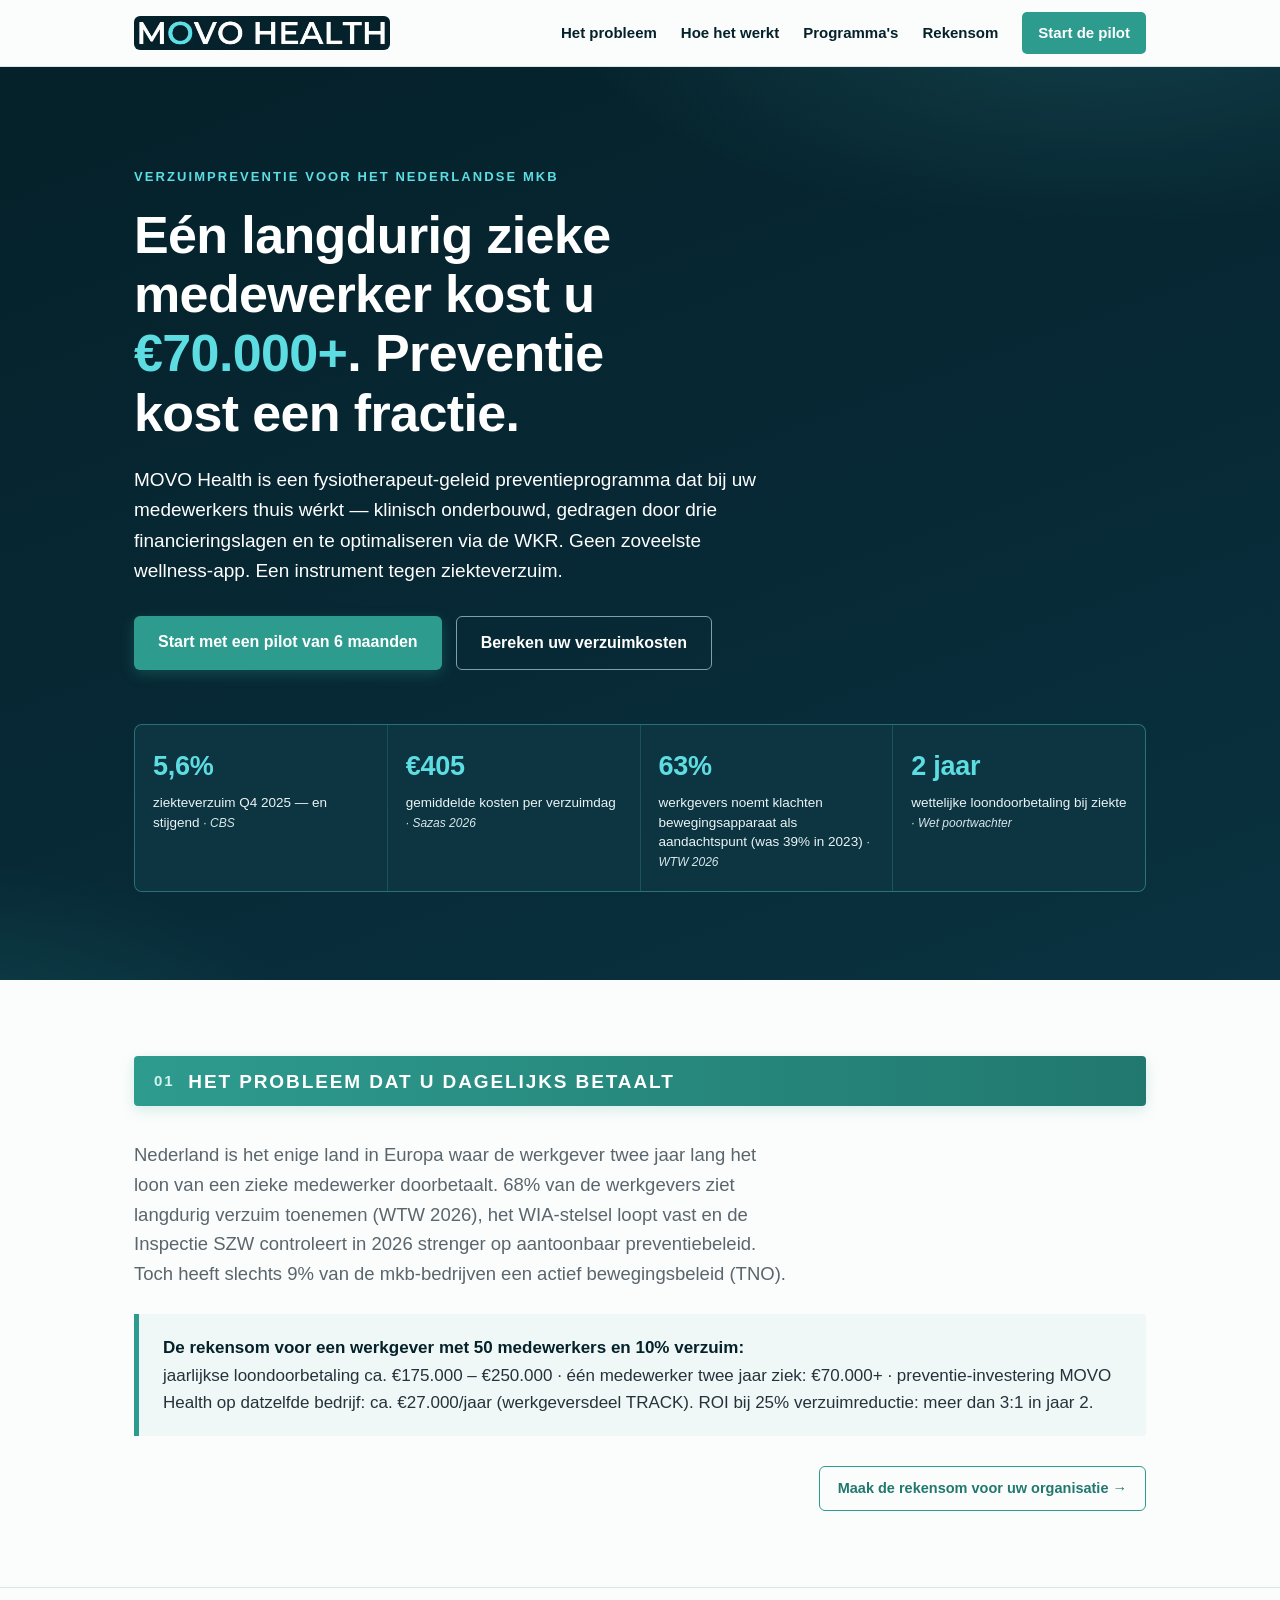
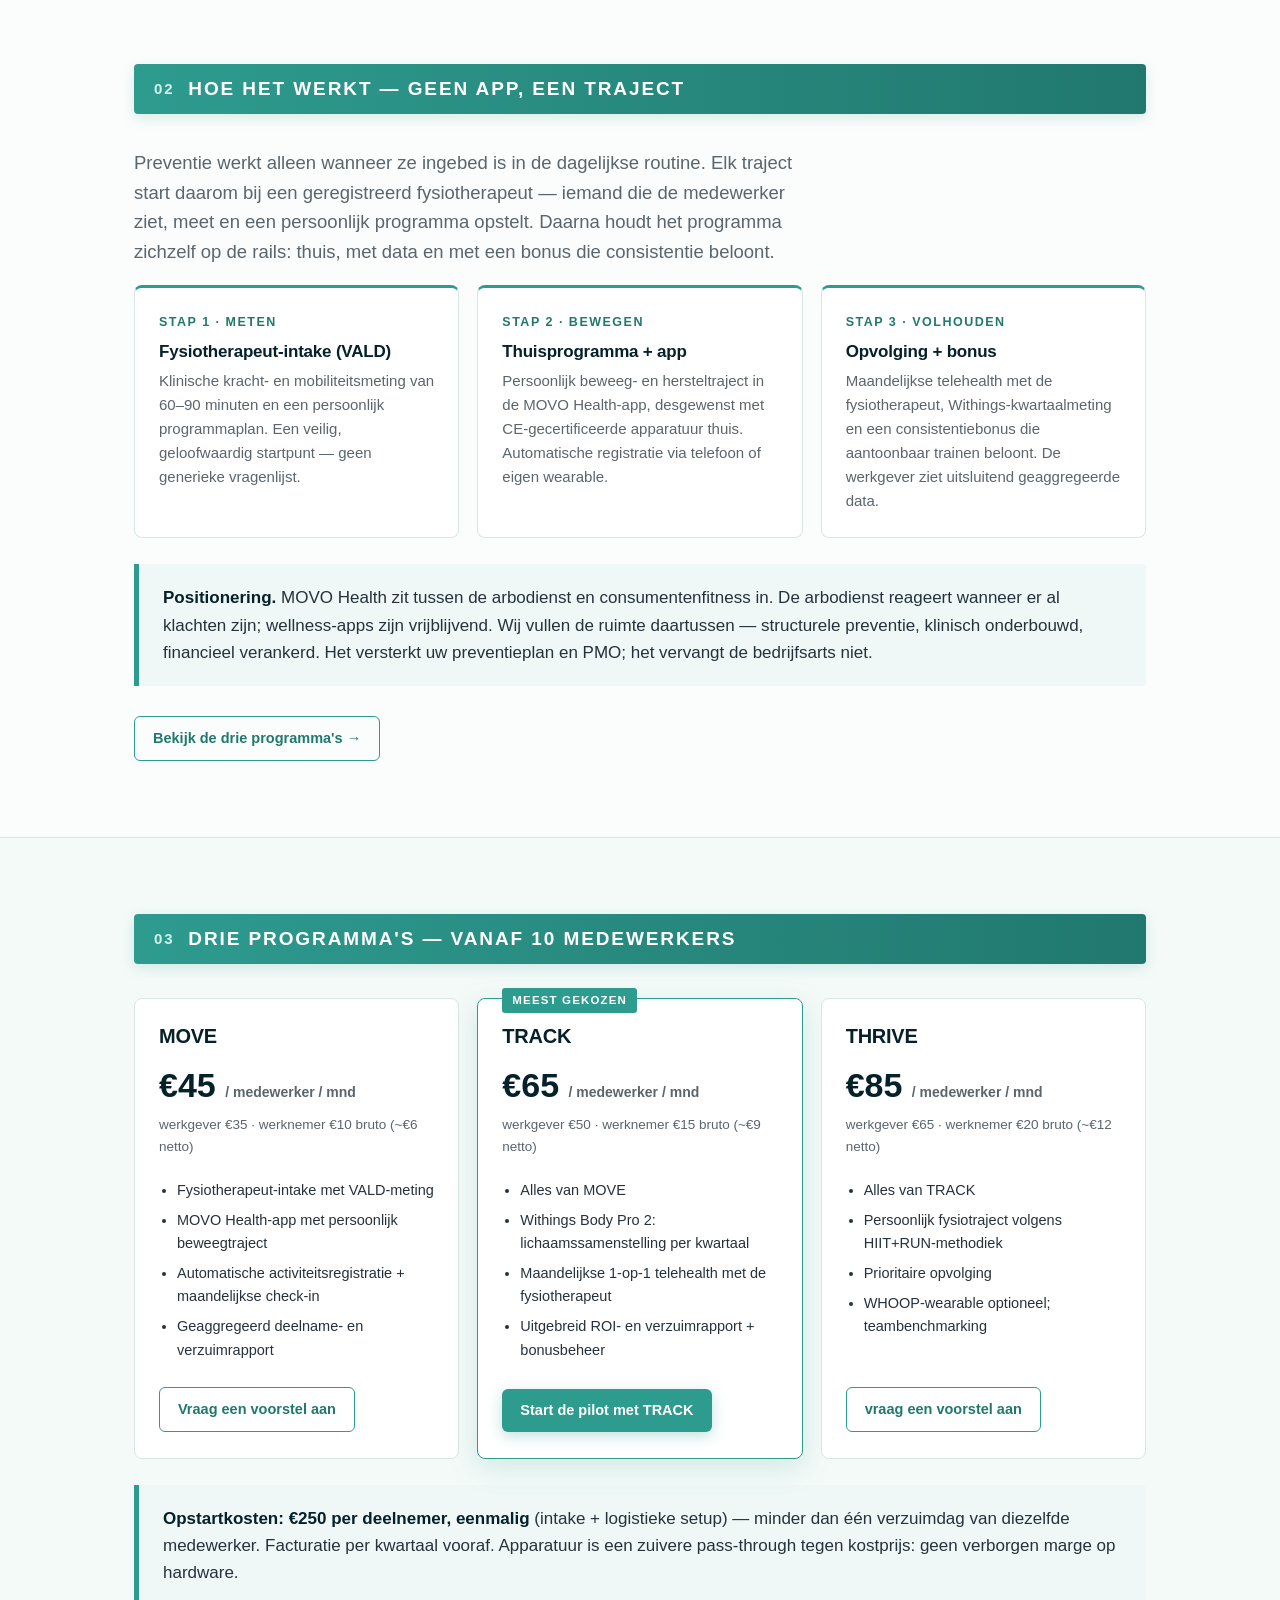
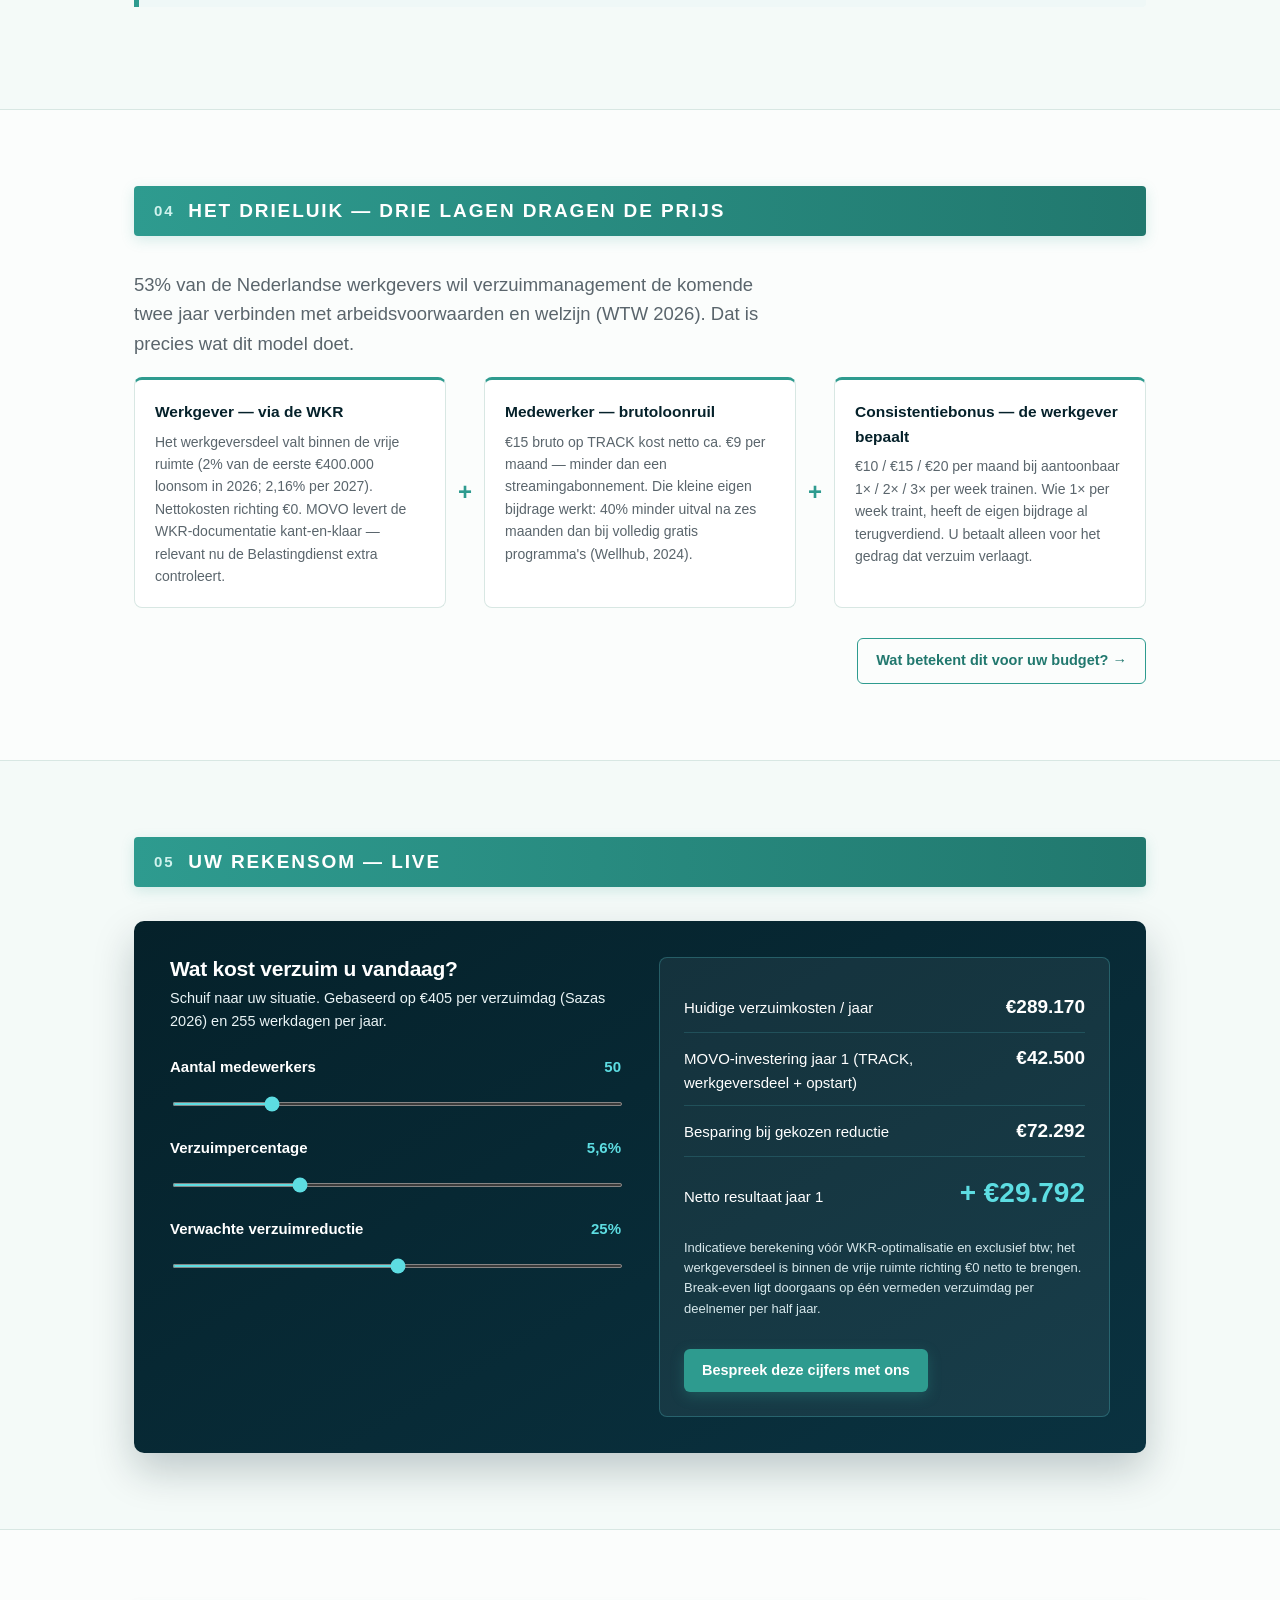
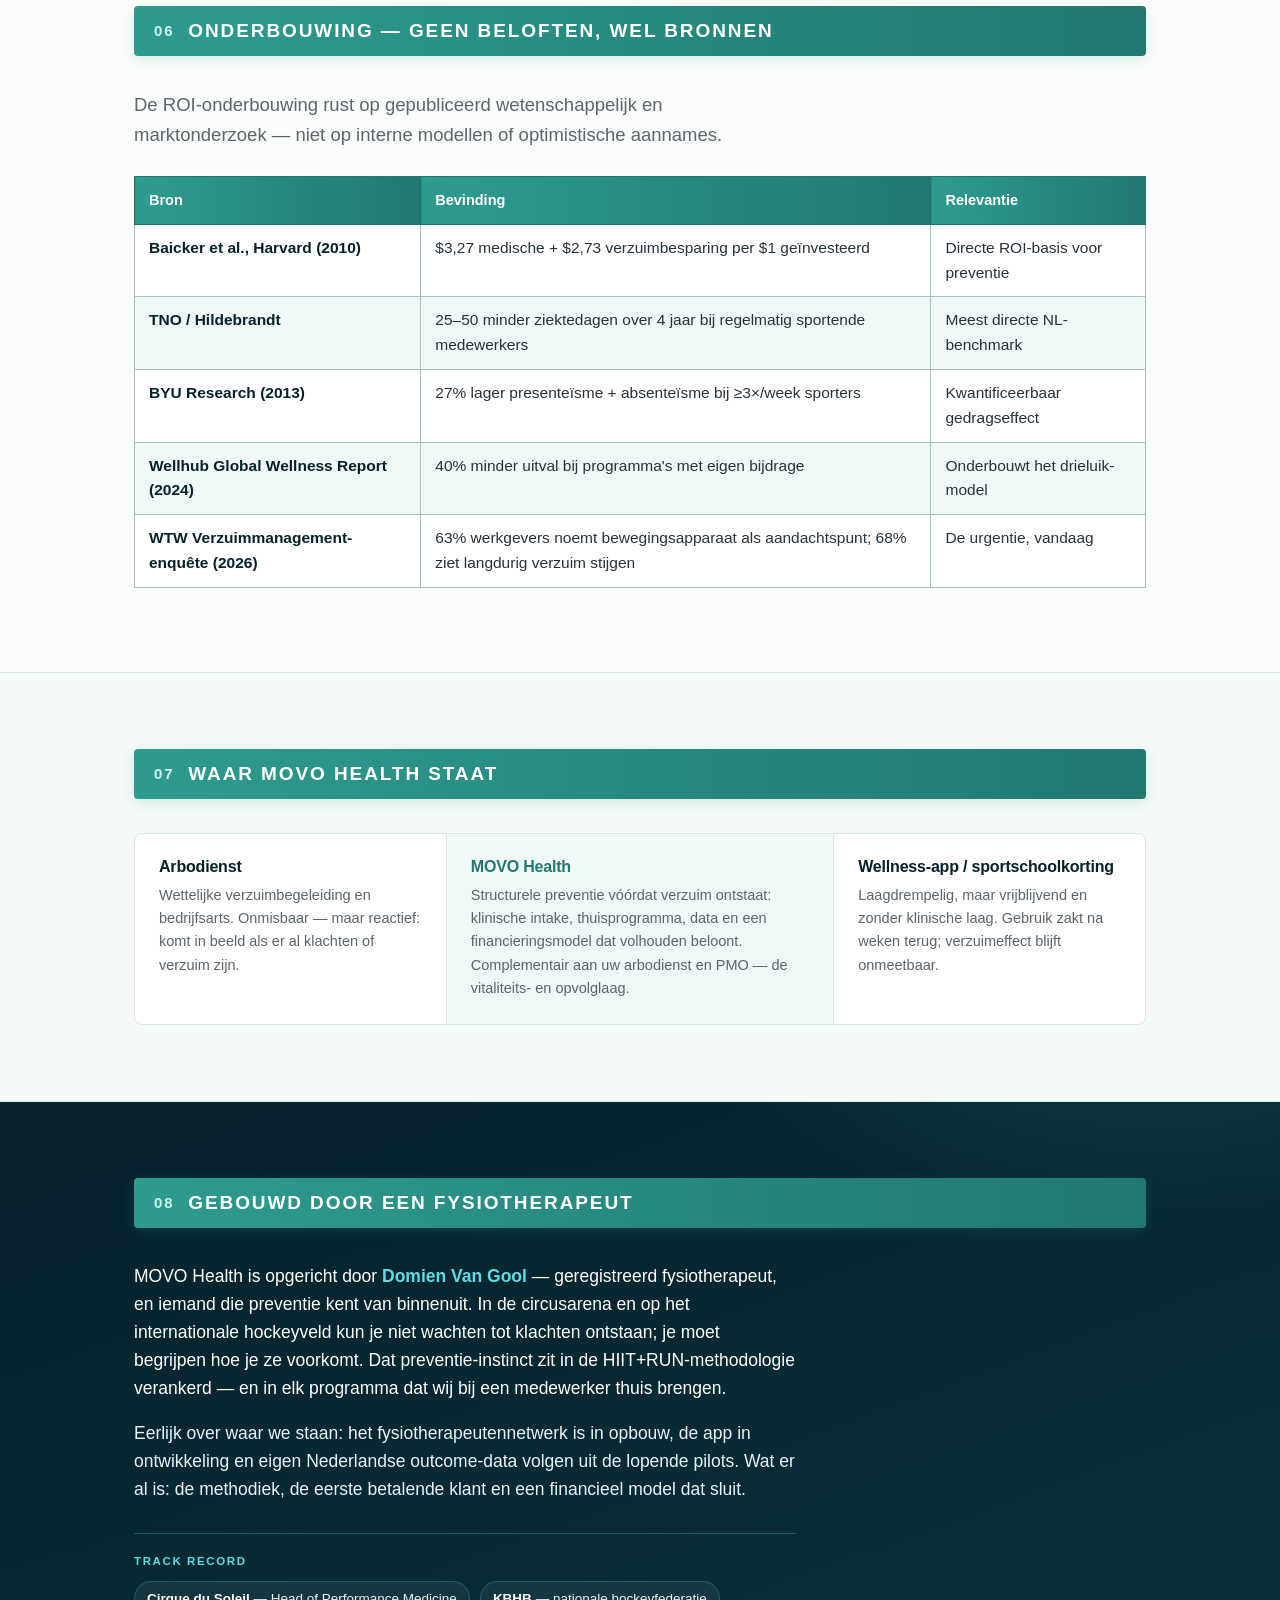
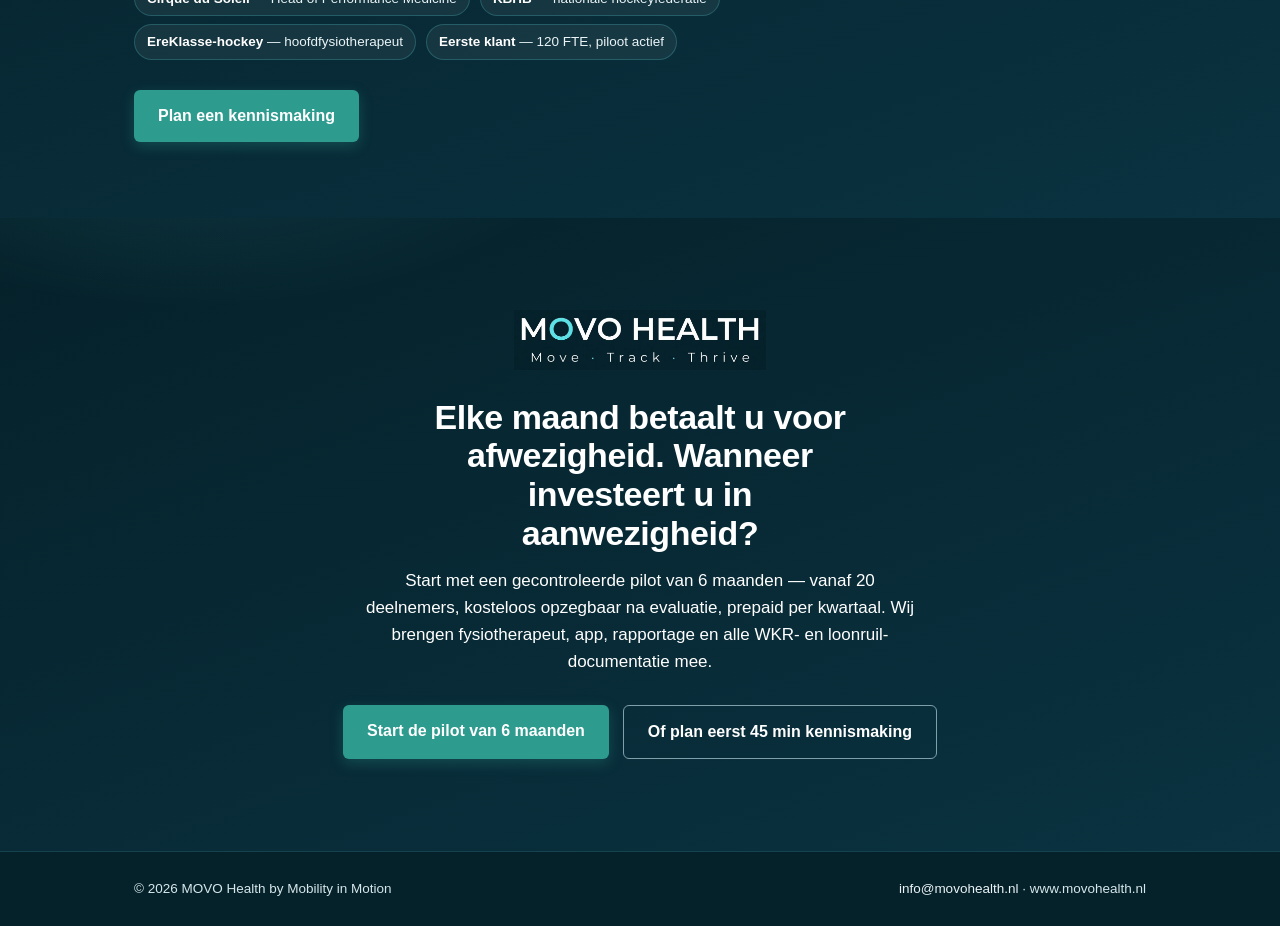
==== commit fcf010e1: "Update index.html" ====
--- a/index.html
+++ b/index.html
@@ -414,6 +414,151 @@
   } else { document.querySelectorAll('.reveal').forEach(function(el){el.classList.add('in');}); }
 })();
 </script>
+<!-- MOVO HEALTH — OPMAAK FORMULIEREN
+     Plak dit blok DIRECT BOVEN de regel
+     <!== MOVO HEALTH — FORMULIEREN ==>  in index.html -->
+
+<style>
+:root {
+    --movo-ink: #101820;
+    --movo-muted: #5a6672;
+    --movo-line: #dfe4e8;
+    --movo-bg: #ffffff;
+    --movo-accent: #2E9B8F;
+    --movo-accent-ink: #ffffff;
+    --movo-radius: 4px;
+  }
+
+  .movo-overlay {
+    position: fixed; inset: 0; z-index: 9999;
+    display: none;
+    background: rgba(16, 24, 32, .55);
+    backdrop-filter: blur(2px);
+    overflow-y: auto;
+    padding: 5vh 1rem;
+  }
+  .movo-overlay[data-open="true"] { display: block; }
+
+  .movo-panel {
+    max-width: 620px; margin: 0 auto;
+    background: var(--movo-bg);
+    border-radius: var(--movo-radius);
+    padding: 2.25rem 2rem 2rem;
+    position: relative;
+    box-shadow: 0 24px 60px rgba(16,24,32,.28);
+  }
+  @media (max-width: 560px) { .movo-panel { padding: 2rem 1.25rem 1.5rem; } }
+
+  .movo-close {
+    position: absolute; top: .75rem; right: .75rem;
+    width: 2.25rem; height: 2.25rem;
+    border: 0; background: transparent;
+    font-size: 1.5rem; line-height: 1; color: var(--movo-muted);
+    cursor: pointer; border-radius: var(--movo-radius);
+  }
+  .movo-close:hover { background: #f1f4f6; color: var(--movo-ink); }
+  .movo-close:focus-visible { outline: 2px solid var(--movo-accent); outline-offset: 2px; }
+
+  .movo-eyebrow {
+    font-size: .7rem; letter-spacing: .14em; text-transform: uppercase;
+    color: var(--movo-accent); font-weight: 600; margin: 0 0 .5rem;
+  }
+  .movo-panel h2 {
+    font-size: 1.5rem; line-height: 1.25; margin: 0 0 .5rem; color: var(--movo-ink);
+  }
+  .movo-lede {
+    font-size: .95rem; line-height: 1.55; color: var(--movo-muted); margin: 0 0 1.5rem;
+  }
+
+  .movo-recap {
+    border: 1px solid var(--movo-line);
+    border-left: 3px solid var(--movo-accent);
+    padding: .9rem 1rem; margin: 0 0 1.5rem;
+    font-size: .85rem; line-height: 1.6; color: var(--movo-ink);
+  }
+  .movo-recap dl { display: grid; grid-template-columns: 1fr auto; gap: .3rem 1rem; margin: 0; }
+  .movo-recap dt { color: var(--movo-muted); }
+  .movo-recap dd { margin: 0; font-variant-numeric: tabular-nums; font-weight: 600; }
+
+  .movo-field { margin-bottom: 1.1rem; }
+  .movo-row { display: grid; grid-template-columns: 1fr 1fr; gap: 1rem; }
+  @media (max-width: 560px) { .movo-row { grid-template-columns: 1fr; gap: 0; } }
+
+  .movo-field label {
+    display: block; font-size: .82rem; font-weight: 600;
+    color: var(--movo-ink); margin-bottom: .35rem;
+  }
+  .movo-field .movo-hint {
+    display: block; font-weight: 400; font-size: .76rem;
+    color: var(--movo-muted); margin-top: .15rem;
+  }
+  .movo-field input[type=text],
+  .movo-field input[type=email],
+  .movo-field input[type=tel],
+  .movo-field input[type=number],
+  .movo-field select,
+  .movo-field textarea {
+    width: 100%; box-sizing: border-box;
+    padding: .7rem .75rem;
+    border: 1px solid var(--movo-line); border-radius: var(--movo-radius);
+    font: inherit; font-size: .92rem; color: var(--movo-ink); background: #fff;
+  }
+  .movo-field textarea { min-height: 90px; resize: vertical; }
+  .movo-field :is(input,select,textarea):focus-visible {
+    outline: 2px solid var(--movo-accent); outline-offset: 1px; border-color: var(--movo-accent);
+  }
+
+  .movo-choices { display: grid; gap: .5rem; }
+  .movo-choice {
+    display: flex; align-items: flex-start; gap: .6rem;
+    border: 1px solid var(--movo-line); border-radius: var(--movo-radius);
+    padding: .7rem .8rem; cursor: pointer; font-size: .88rem; line-height: 1.4;
+  }
+  .movo-choice:hover { border-color: var(--movo-accent); }
+  .movo-choice input { margin: .15rem 0 0; accent-color: var(--movo-accent); flex: none; }
+  .movo-choice span b { display: block; font-weight: 600; }
+  .movo-choice span em { font-style: normal; color: var(--movo-muted); font-size: .82rem; }
+
+  .movo-consent {
+    display: flex; gap: .6rem; align-items: flex-start;
+    font-size: .78rem; line-height: 1.5; color: var(--movo-muted);
+    margin: 1.25rem 0 1.25rem;
+  }
+  .movo-consent input { margin: .2rem 0 0; accent-color: var(--movo-accent); flex: none; }
+
+  .movo-submit {
+    width: 100%; padding: .95rem 1rem;
+    background: var(--movo-accent); color: var(--movo-accent-ink);
+    border: 0; border-radius: var(--movo-radius);
+    font: inherit; font-size: .95rem; font-weight: 600; cursor: pointer;
+  }
+  .movo-submit:hover { filter: brightness(1.08); }
+  .movo-submit:disabled { opacity: .55; cursor: progress; }
+  .movo-submit:focus-visible { outline: 2px solid var(--movo-ink); outline-offset: 2px; }
+
+  .movo-fineprint {
+    font-size: .74rem; color: var(--movo-muted); text-align: center;
+    margin: .8rem 0 0; line-height: 1.5;
+  }
+  .movo-error {
+    display: none; margin: .9rem 0 0; padding: .7rem .8rem;
+    border: 1px solid #d97706; background: #fffbeb;
+    font-size: .84rem; color: #92400e; border-radius: var(--movo-radius);
+  }
+  .movo-error[data-show="true"] { display: block; }
+
+  .movo-done { display: none; text-align: left; }
+  .movo-done[data-show="true"] { display: block; }
+  .movo-done h2 { margin-bottom: .75rem; }
+  .movo-done p { font-size: .92rem; line-height: 1.6; color: var(--movo-muted); }
+
+  .movo-hp { position: absolute; left: -9999px; opacity: 0; height: 0; }
+
+  @media (prefers-reduced-motion: no-preference) {
+    .movo-panel { animation: movo-in .22s ease-out; }
+    @keyframes movo-in { from { opacity: 0; transform: translateY(12px); } }
+  }
+</style>
 
 <script>
 /* MOVO Health — formulieren
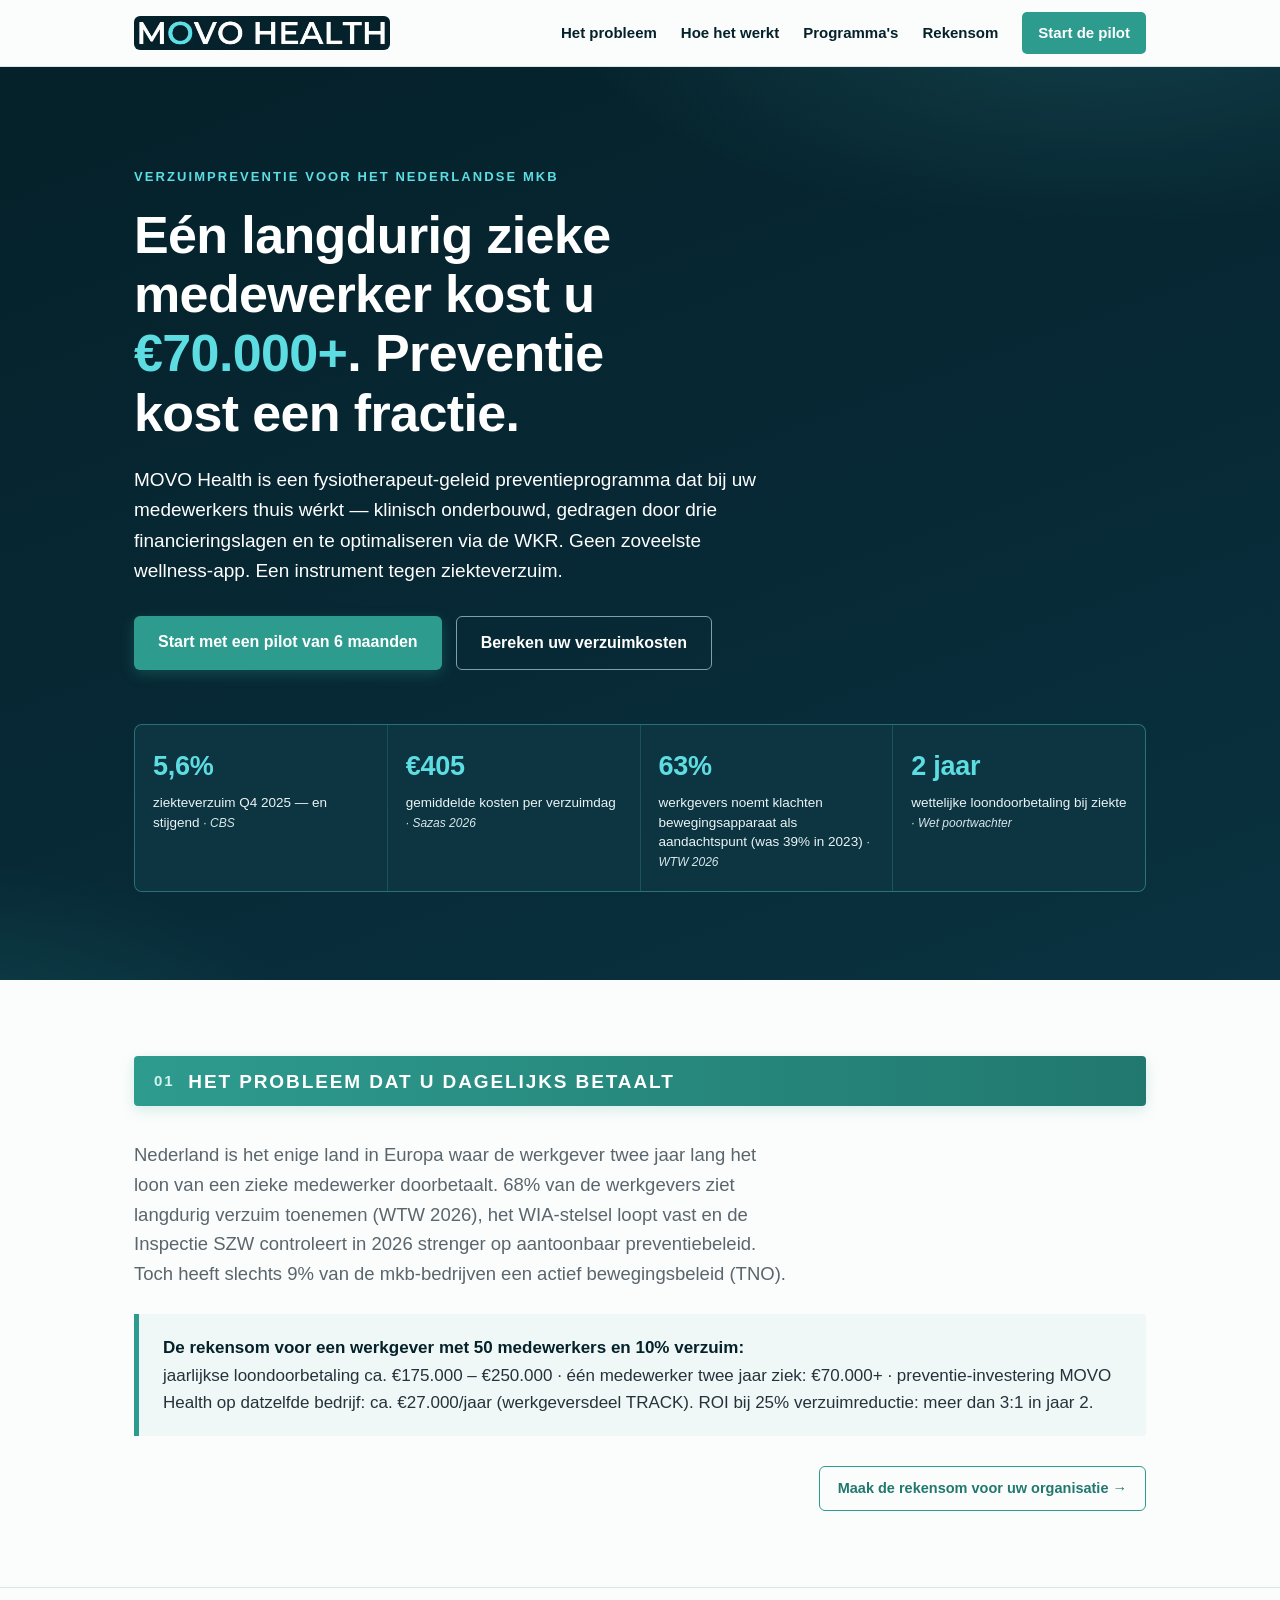
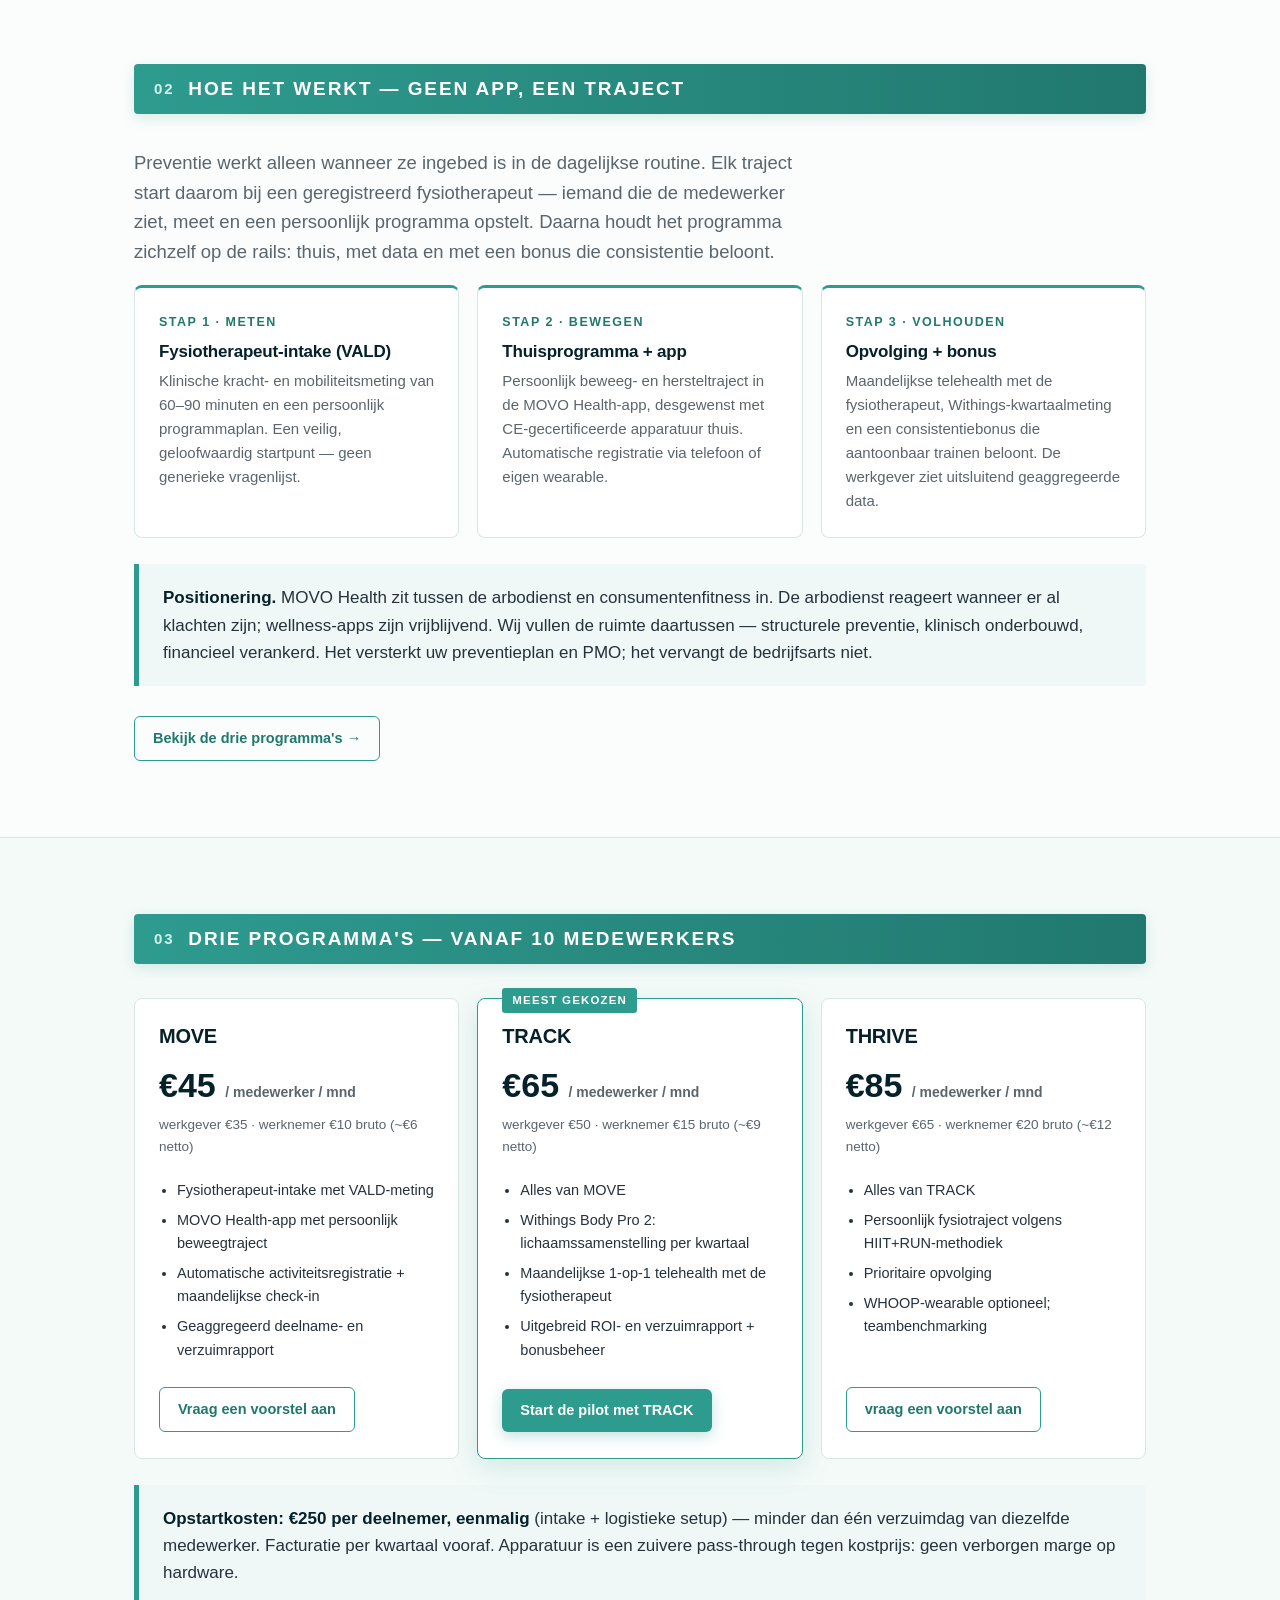
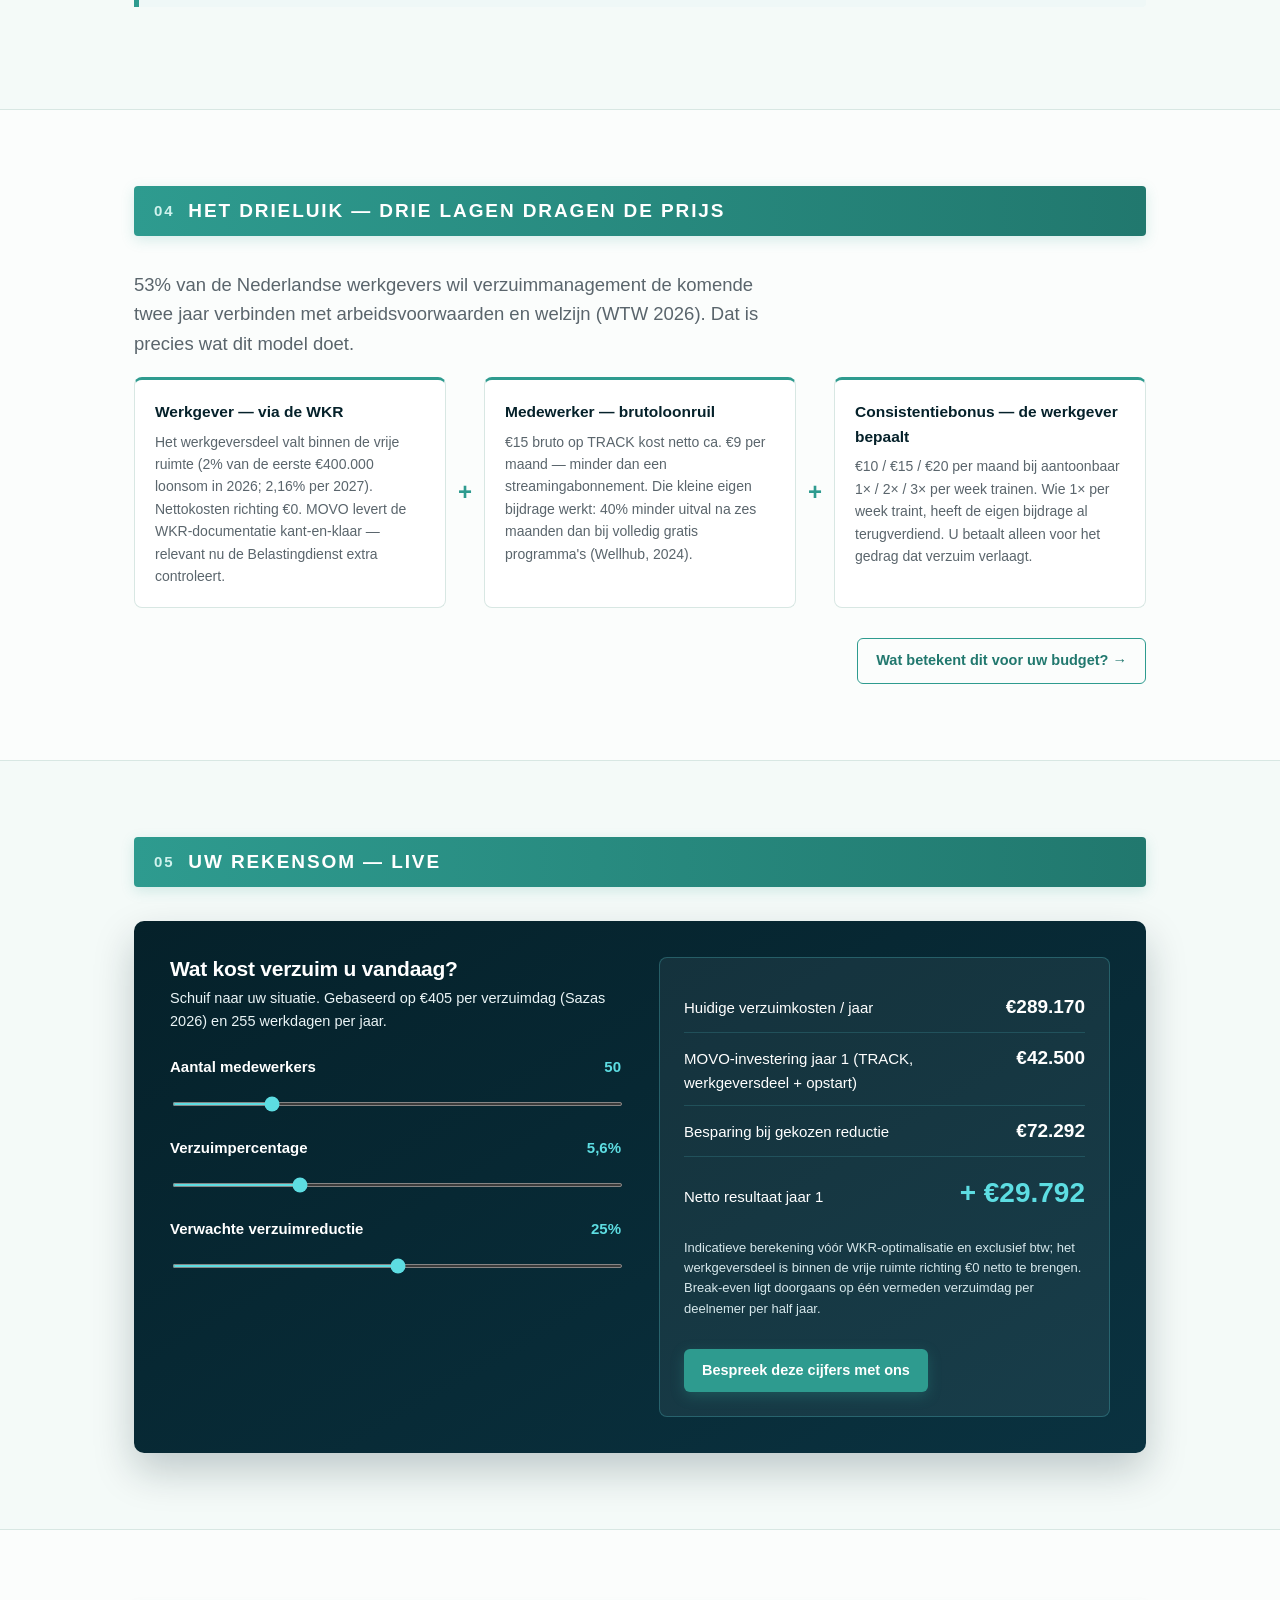
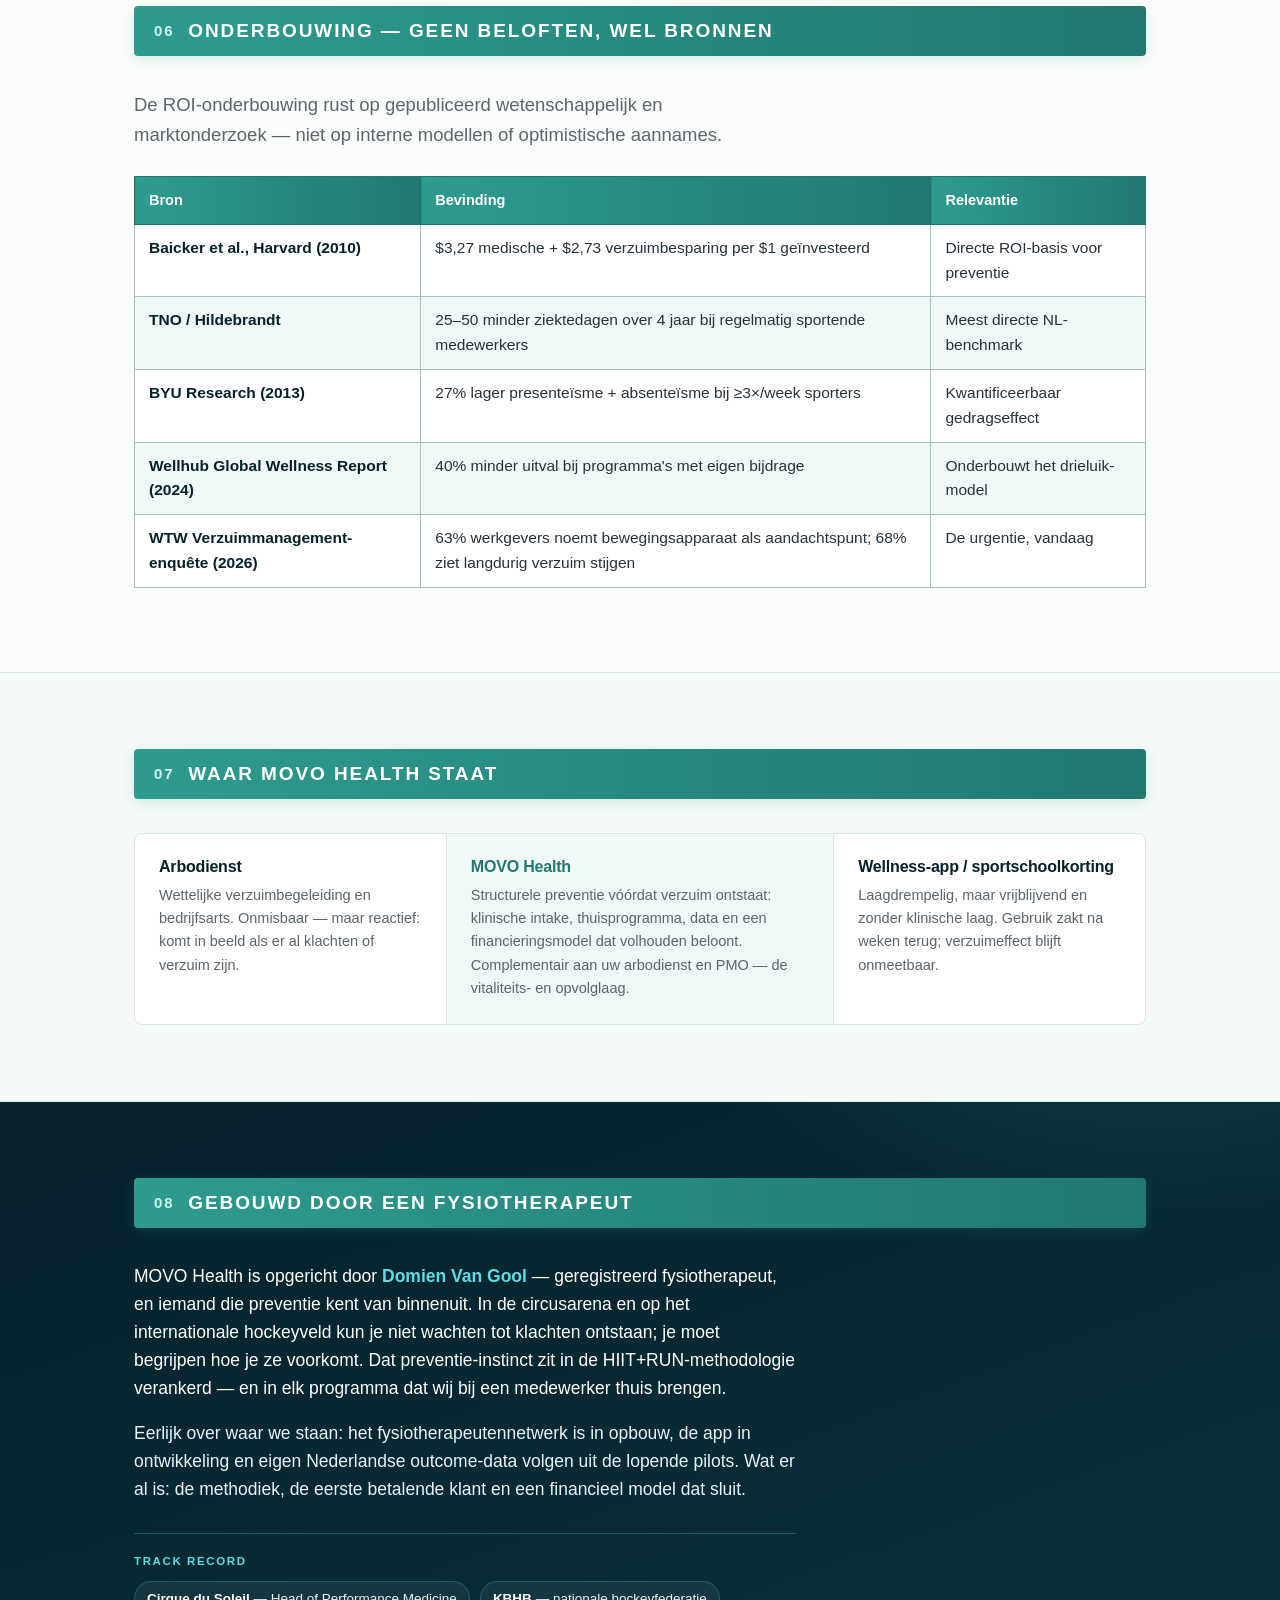
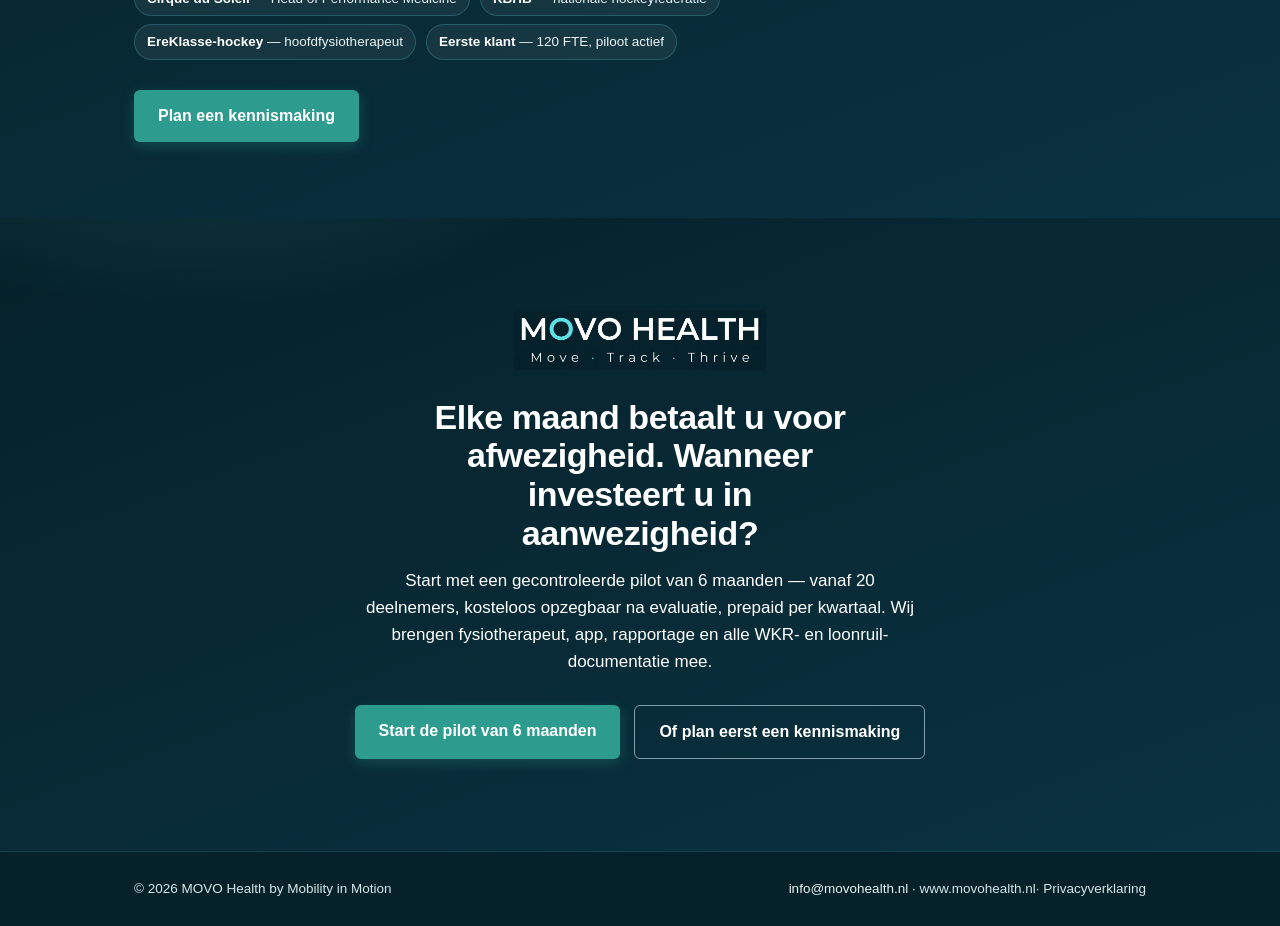
==== commit 373ec964: "Update index.html" ====
--- a/index.html
+++ b/index.html
@@ -374,8 +374,8 @@
     <h2>Elke maand betaalt u voor afwezigheid. Wanneer investeert u in aanwezigheid?</h2>
     <p>Start met een gecontroleerde pilot van 6 maanden — vanaf 20 deelnemers, kosteloos opzegbaar na evaluatie, prepaid per kwartaal. Wij brengen fysiotherapeut, app, rapportage en alle WKR- en loonruil-documentatie mee.</p>
     <div class="cta-row center">
-      <a class="btn primary" href="mailto:info@movohealth.nl?subject=Pilot%20MOVO%20Health%20%E2%80%94%206%20maanden">Start de pilot van 6 maanden</a>
-      <a class="btn dark-ghost" href=#pilot class="btn" data-movo-form="kennismaking">Of plan eerst 45 min kennismaking</a>
+      <a class="btn primary" href="#pilot">Start de pilot van 6 maanden</a>
+      <a class="btn dark-ghost" href="#pilot" data-movo-form="kennismaking">Of plan eerst een kennismaking</a>
     </div>
   </div>
 </section>
@@ -383,7 +383,7 @@
 <footer>
   <div class="wrap">
     <span>© 2026 MOVO Health by Mobility in Motion</span>
-    <span><a href="mailto:info@movohealth.nl">info@movohealth.nl</a> · www.movohealth.nl</span>
+    <span><a href="mailto:info@movohealth.nl">info@movohealth.nl</a> · www.movohealth.nl· <a href="/privacy.html" style="color:inherit">Privacyverklaring</a></span>
   </div>
 </footer>
 
@@ -781,7 +781,7 @@
         lede: "U ontvangt een voorstel met programma, prijsopbouw per medewerker, WKR-documentatie en loonruilmodel — toegespitst op uw organisatie. Vrijblijvend.",
         submit: "Vraag het voorstel aan",
         fineprint: "Voorstel binnen 5 werkdagen. Opstartkosten €250 p.p. eenmalig · facturatie per kwartaal vooraf.",
-        useCalc: true,
+        useCalc: false,
         fields: [F.naam, F.bedrijf, F.contact, F.sector, F.programma, F.deelnemers,
                  F.arbodienst, F.wkr, F.rol, F.termijn,
                  F.vraag("Wat moet in dit voorstel zeker aan bod komen?", "bv. onderbouwing voor de OR, of een variant met alleen de productieafdeling…")],
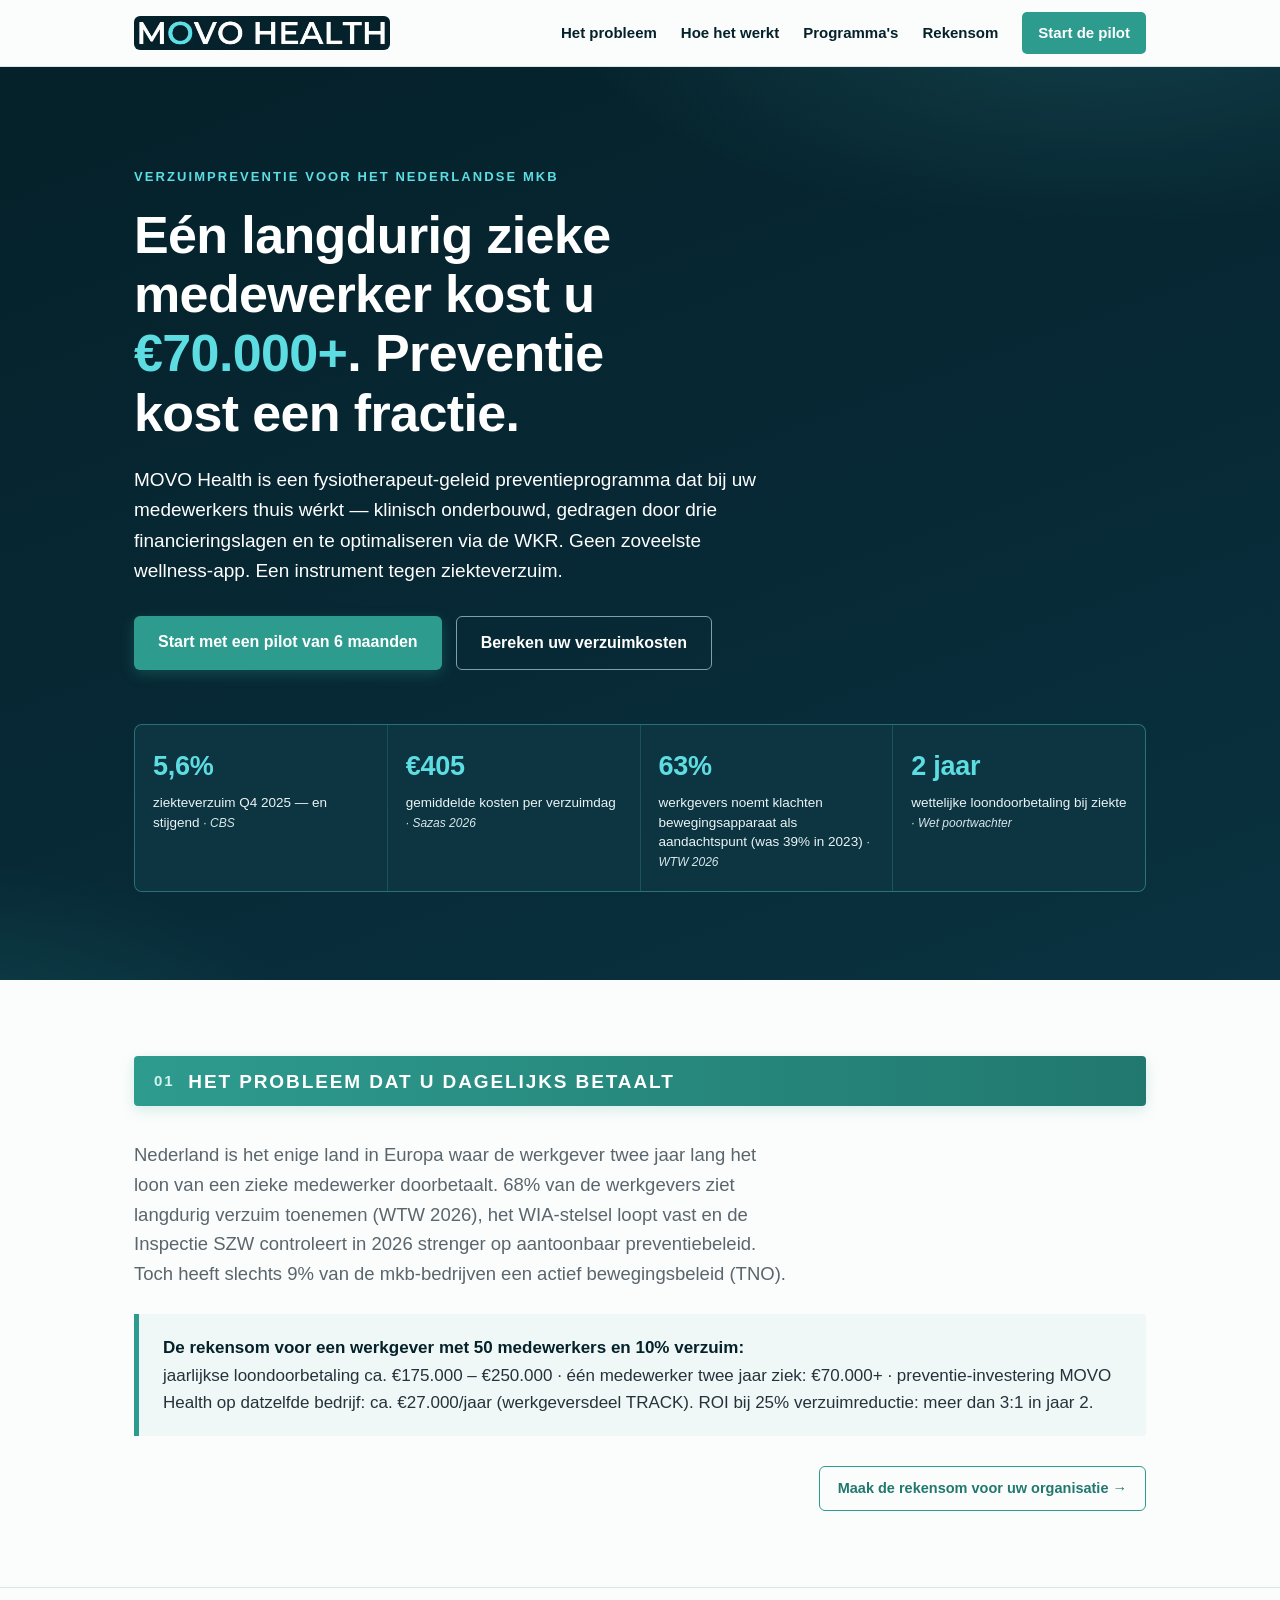
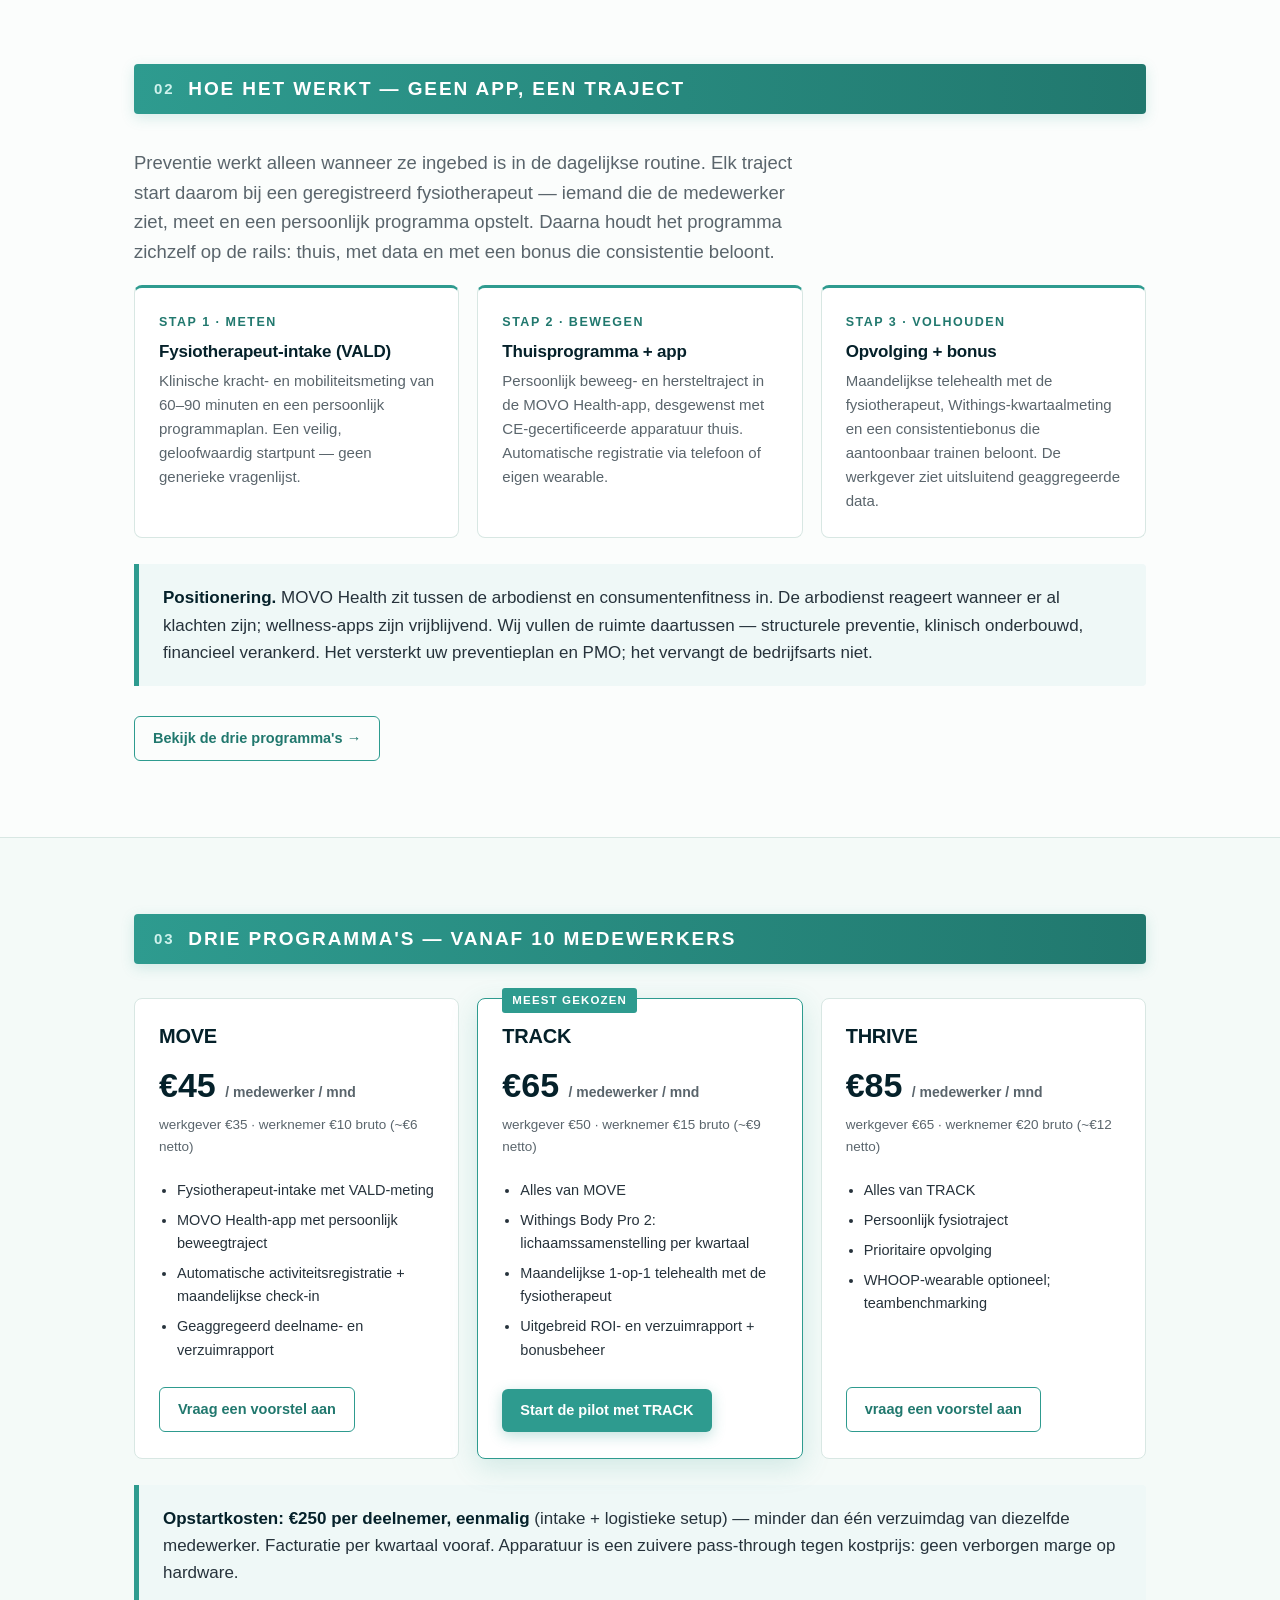
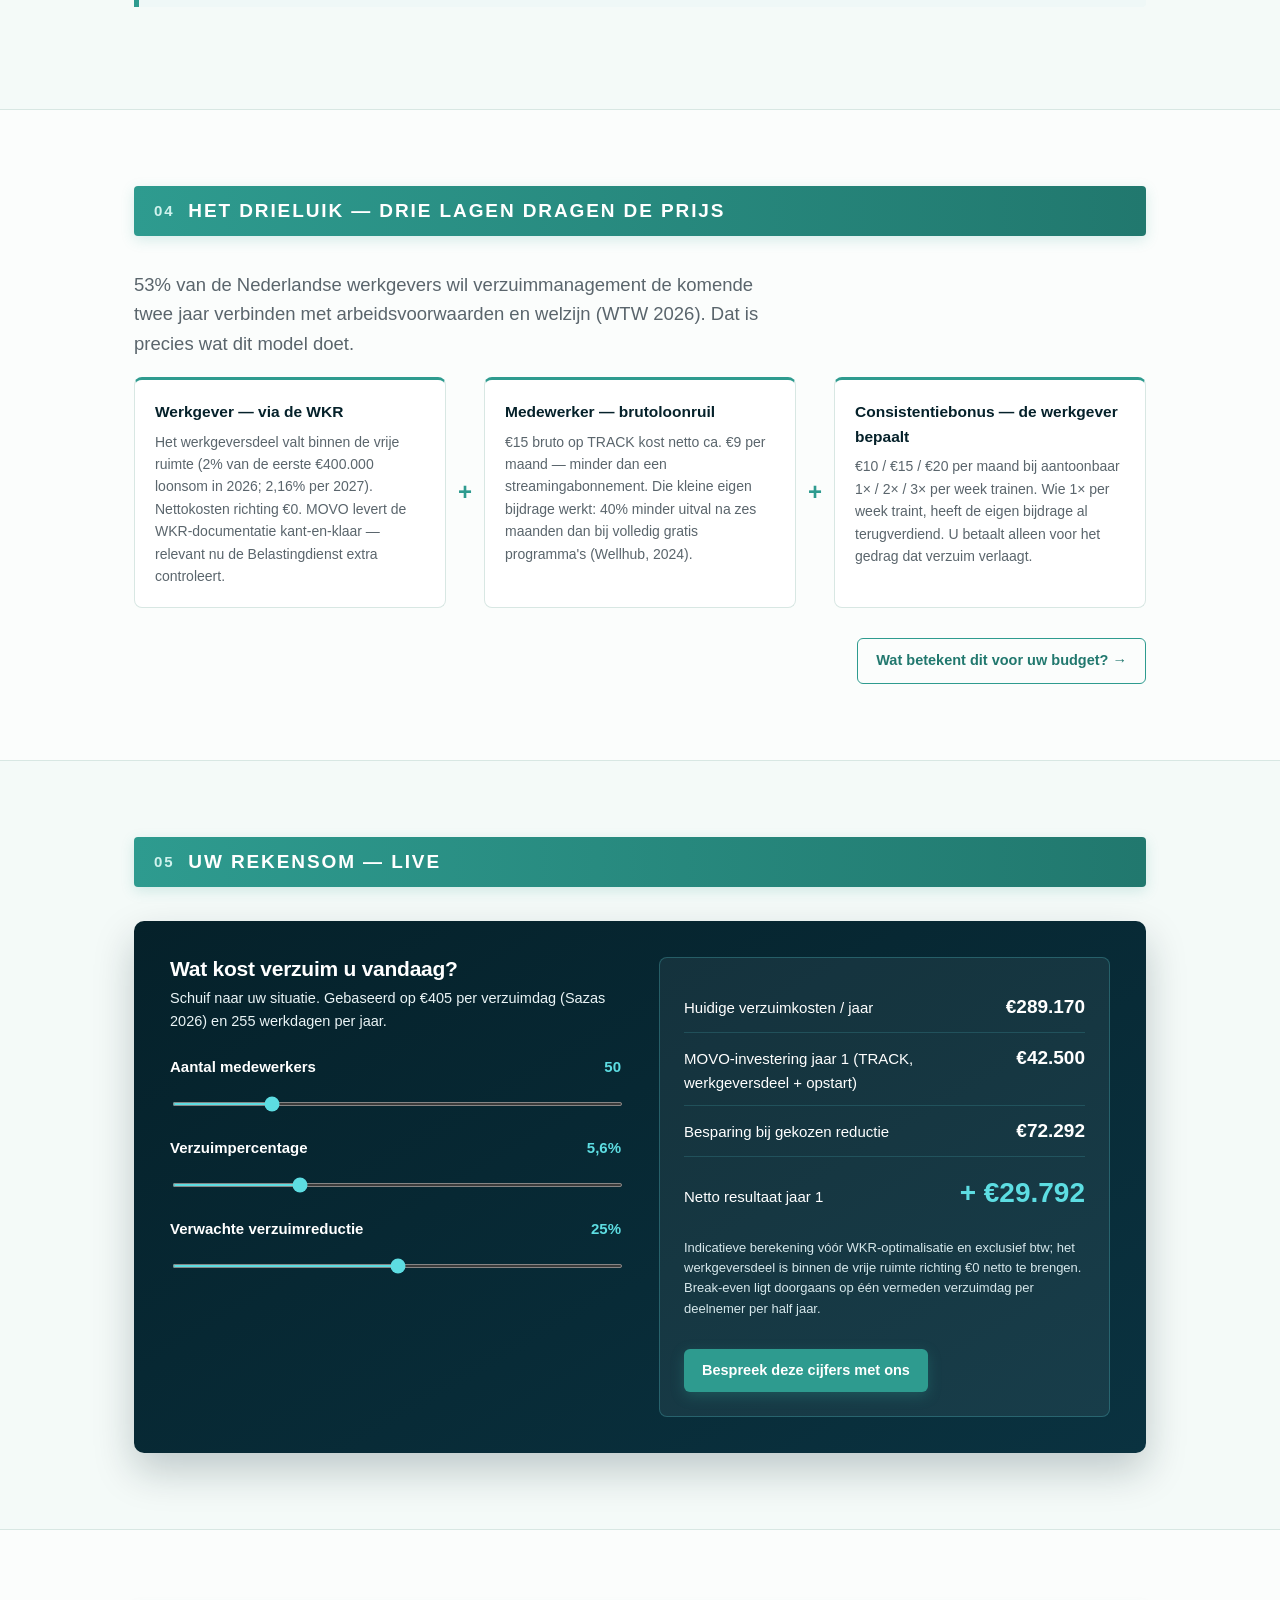
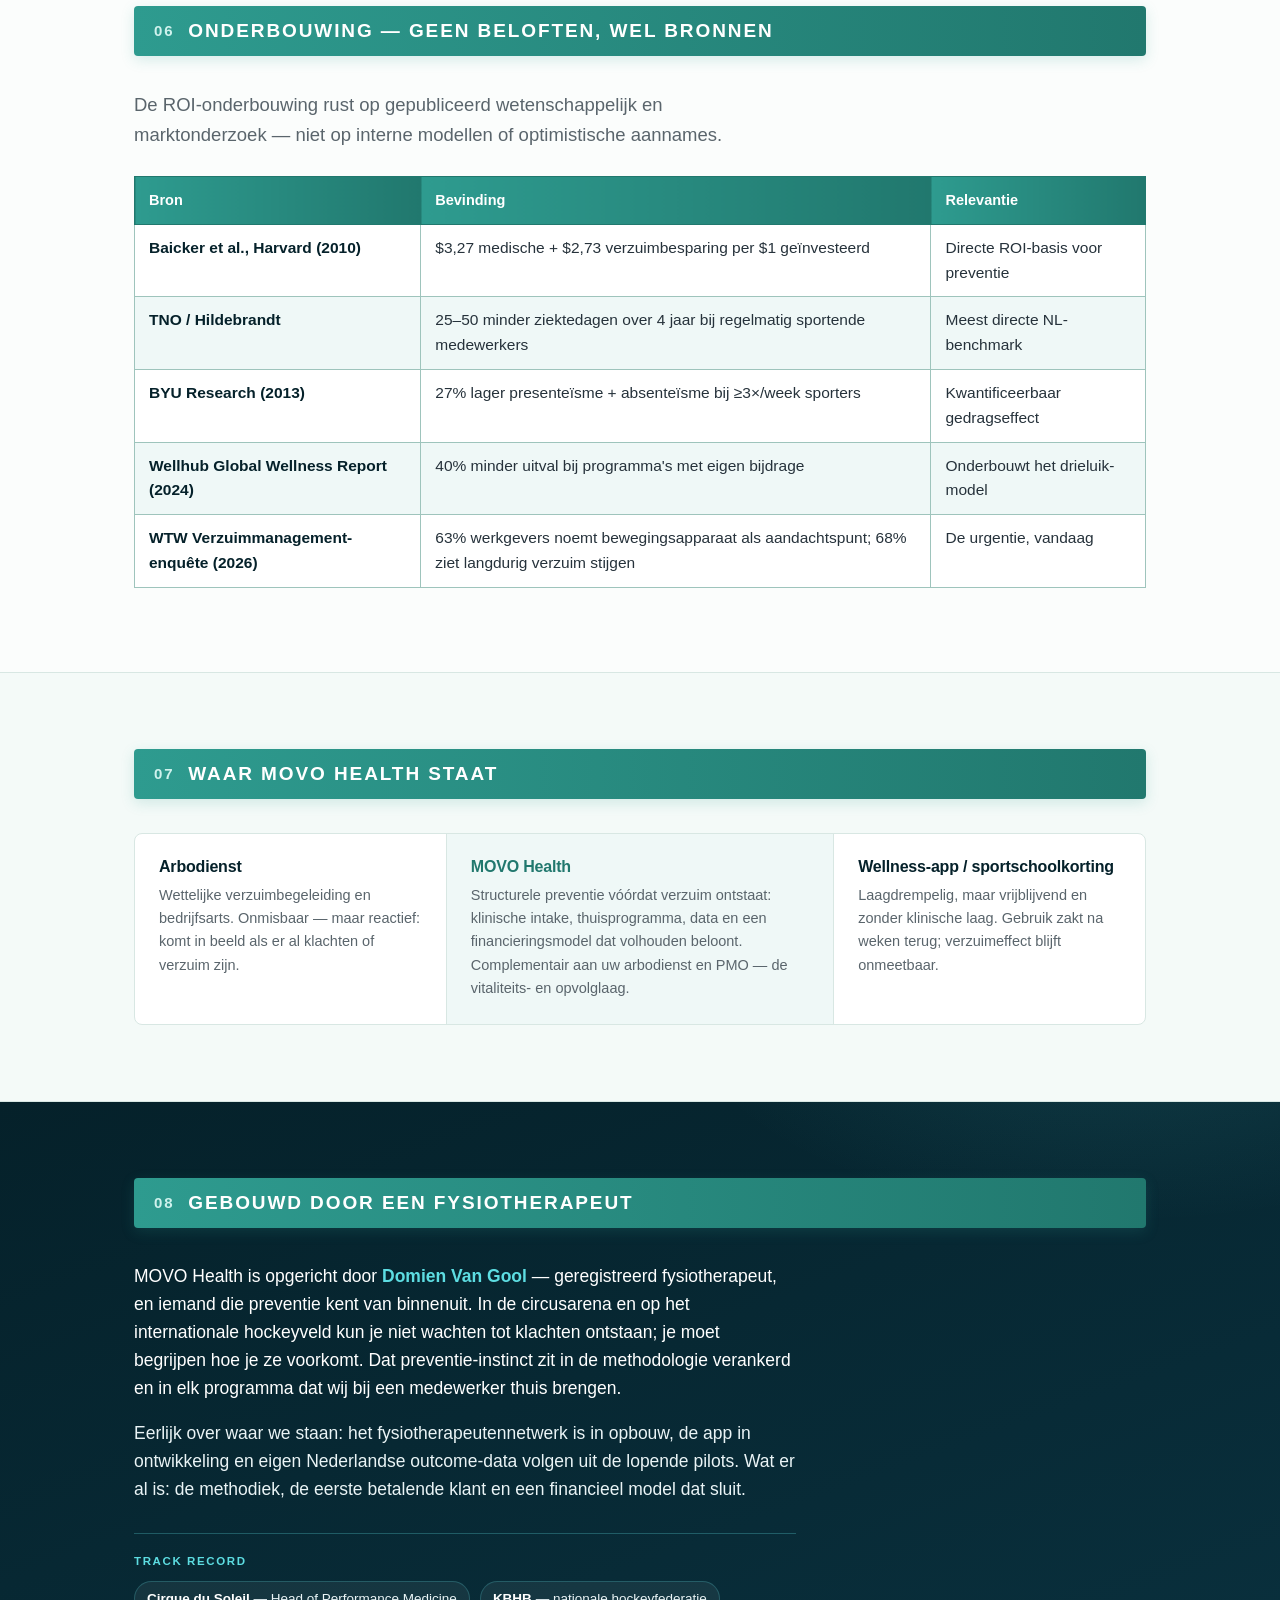
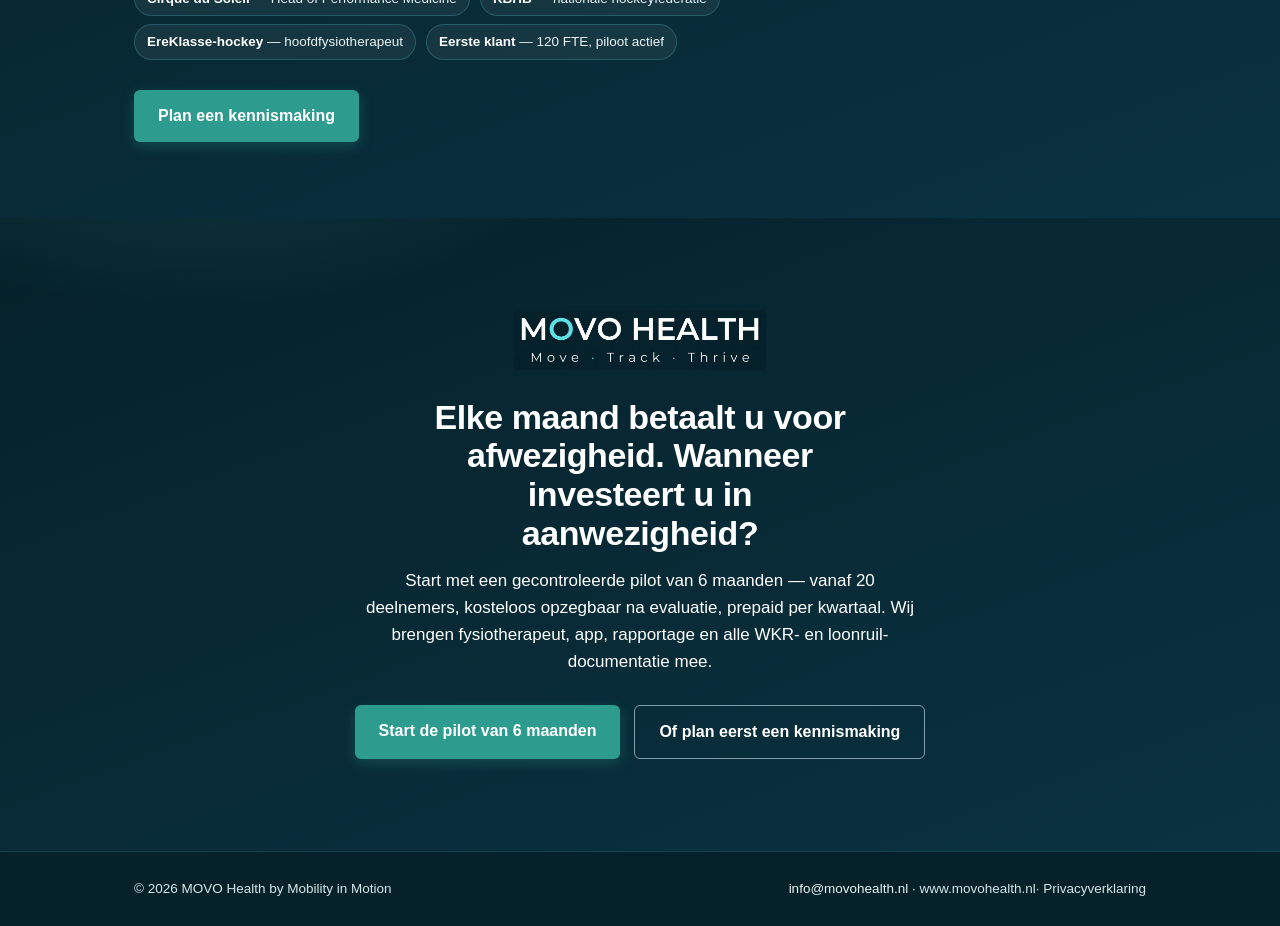
==== commit 44c9ab4f: "Update index.html" ====
--- a/index.html
+++ b/index.html
@@ -266,7 +266,7 @@
         <div class="split">werkgever €65 · werknemer €20 bruto (~€12 netto)</div>
         <ul>
           <li>Alles van TRACK</li>
-          <li>Persoonlijk fysiotraject volgens HIIT+RUN-methodiek</li>
+          <li>Persoonlijk fysiotraject</li>
           <li>Prioritaire opvolging</li>
           <li>WHOOP-wearable optioneel; teambenchmarking</li>
         </ul>
@@ -352,7 +352,7 @@
   <div class="wrap">
     <div class="band reveal"><span class="n">08</span><h2>Gebouwd door een fysiotherapeut</h2></div>
     <div class="founder-text">
-      <p class="reveal">MOVO Health is opgericht door <strong>Domien Van Gool</strong> — geregistreerd fysiotherapeut, en iemand die preventie kent van binnenuit. In de circusarena en op het internationale hockeyveld kun je niet wachten tot klachten ontstaan; je moet begrijpen hoe je ze voorkomt. Dat preventie-instinct zit in de HIIT+RUN-methodologie verankerd — en in elk programma dat wij bij een medewerker thuis brengen.</p>
+      <p class="reveal">MOVO Health is opgericht door <strong>Domien Van Gool</strong> — geregistreerd fysiotherapeut, en iemand die preventie kent van binnenuit. In de circusarena en op het internationale hockeyveld kun je niet wachten tot klachten ontstaan; je moet begrijpen hoe je ze voorkomt. Dat preventie-instinct zit in de methodologie verankerd en in elk programma dat wij bij een medewerker thuis brengen.</p>
       <p class="reveal soft">Eerlijk over waar we staan: het fysiotherapeutennetwerk is in opbouw, de app in ontwikkeling en eigen Nederlandse outcome-data volgen uit de lopende pilots. Wat er al is: de methodiek, de eerste betalende klant en een financieel model dat sluit.</p>
       <div class="cred reveal">
         <div class="credlabel">Track record</div>
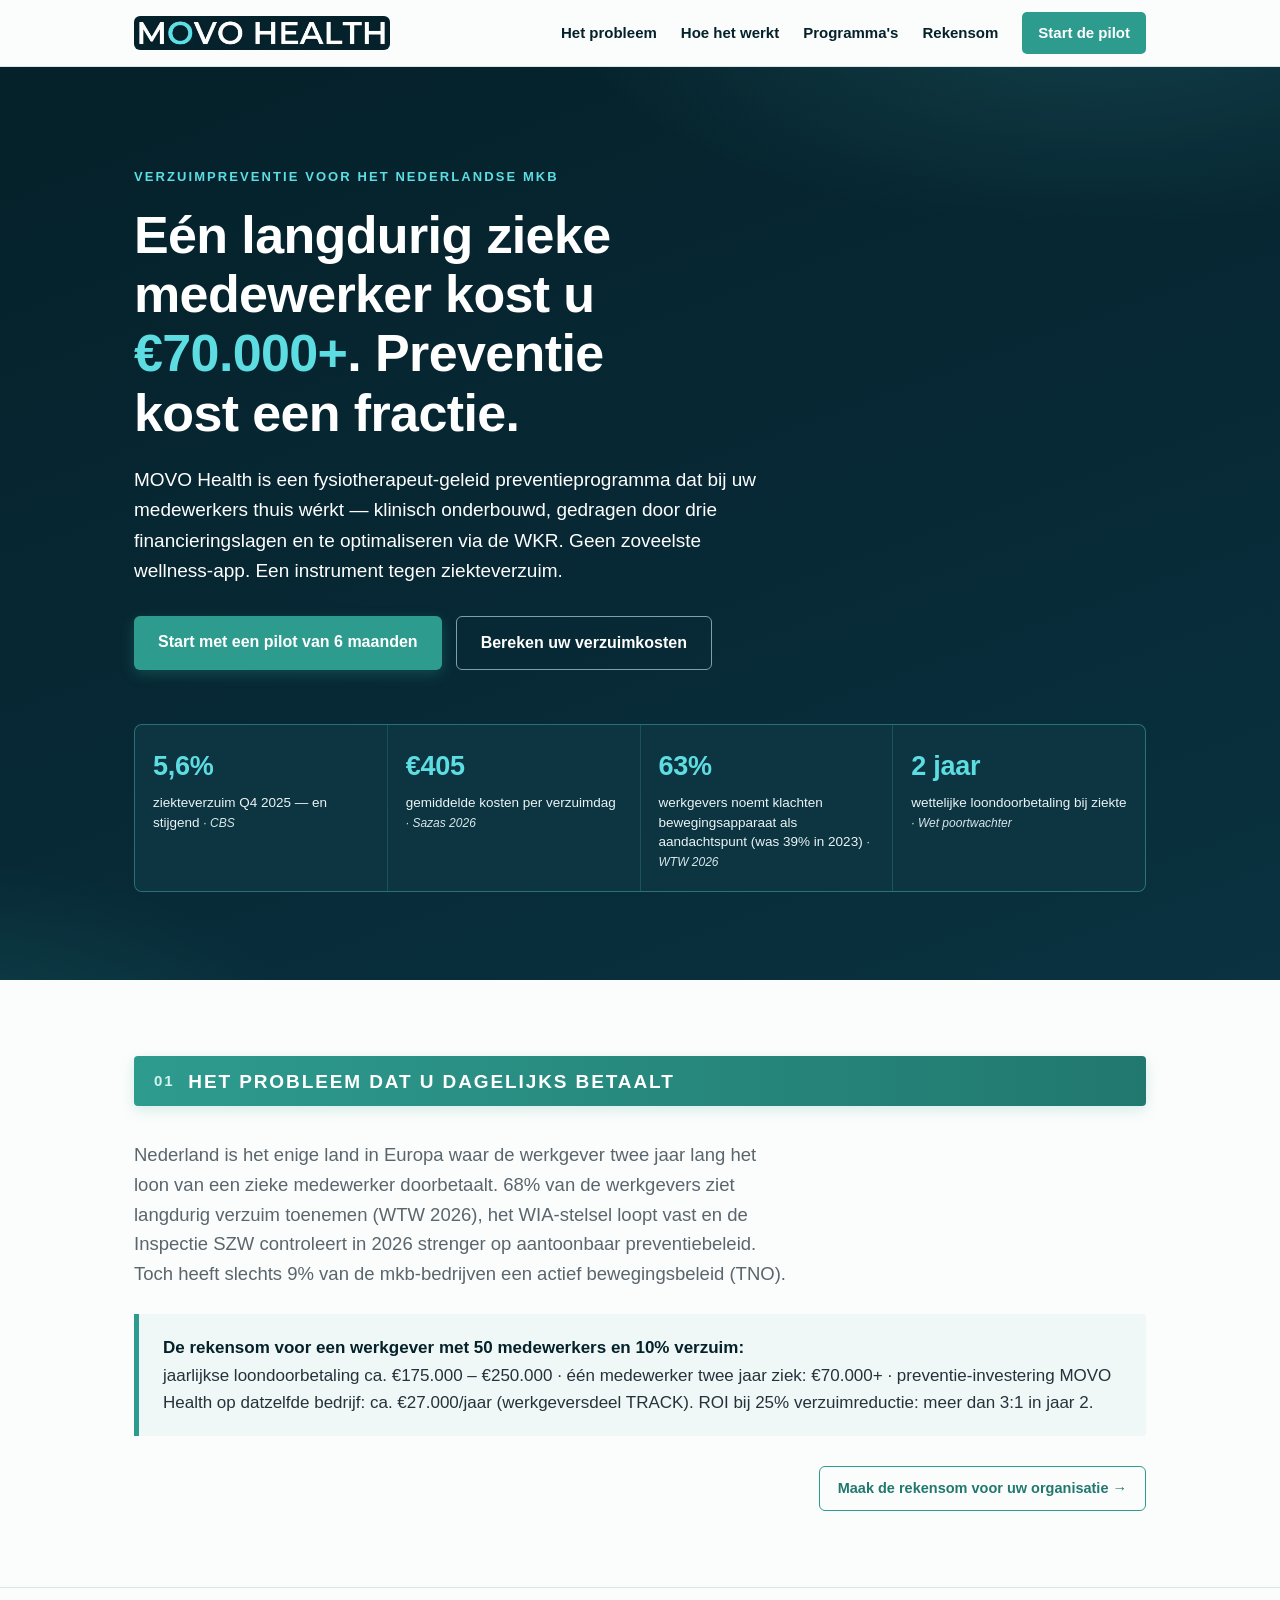
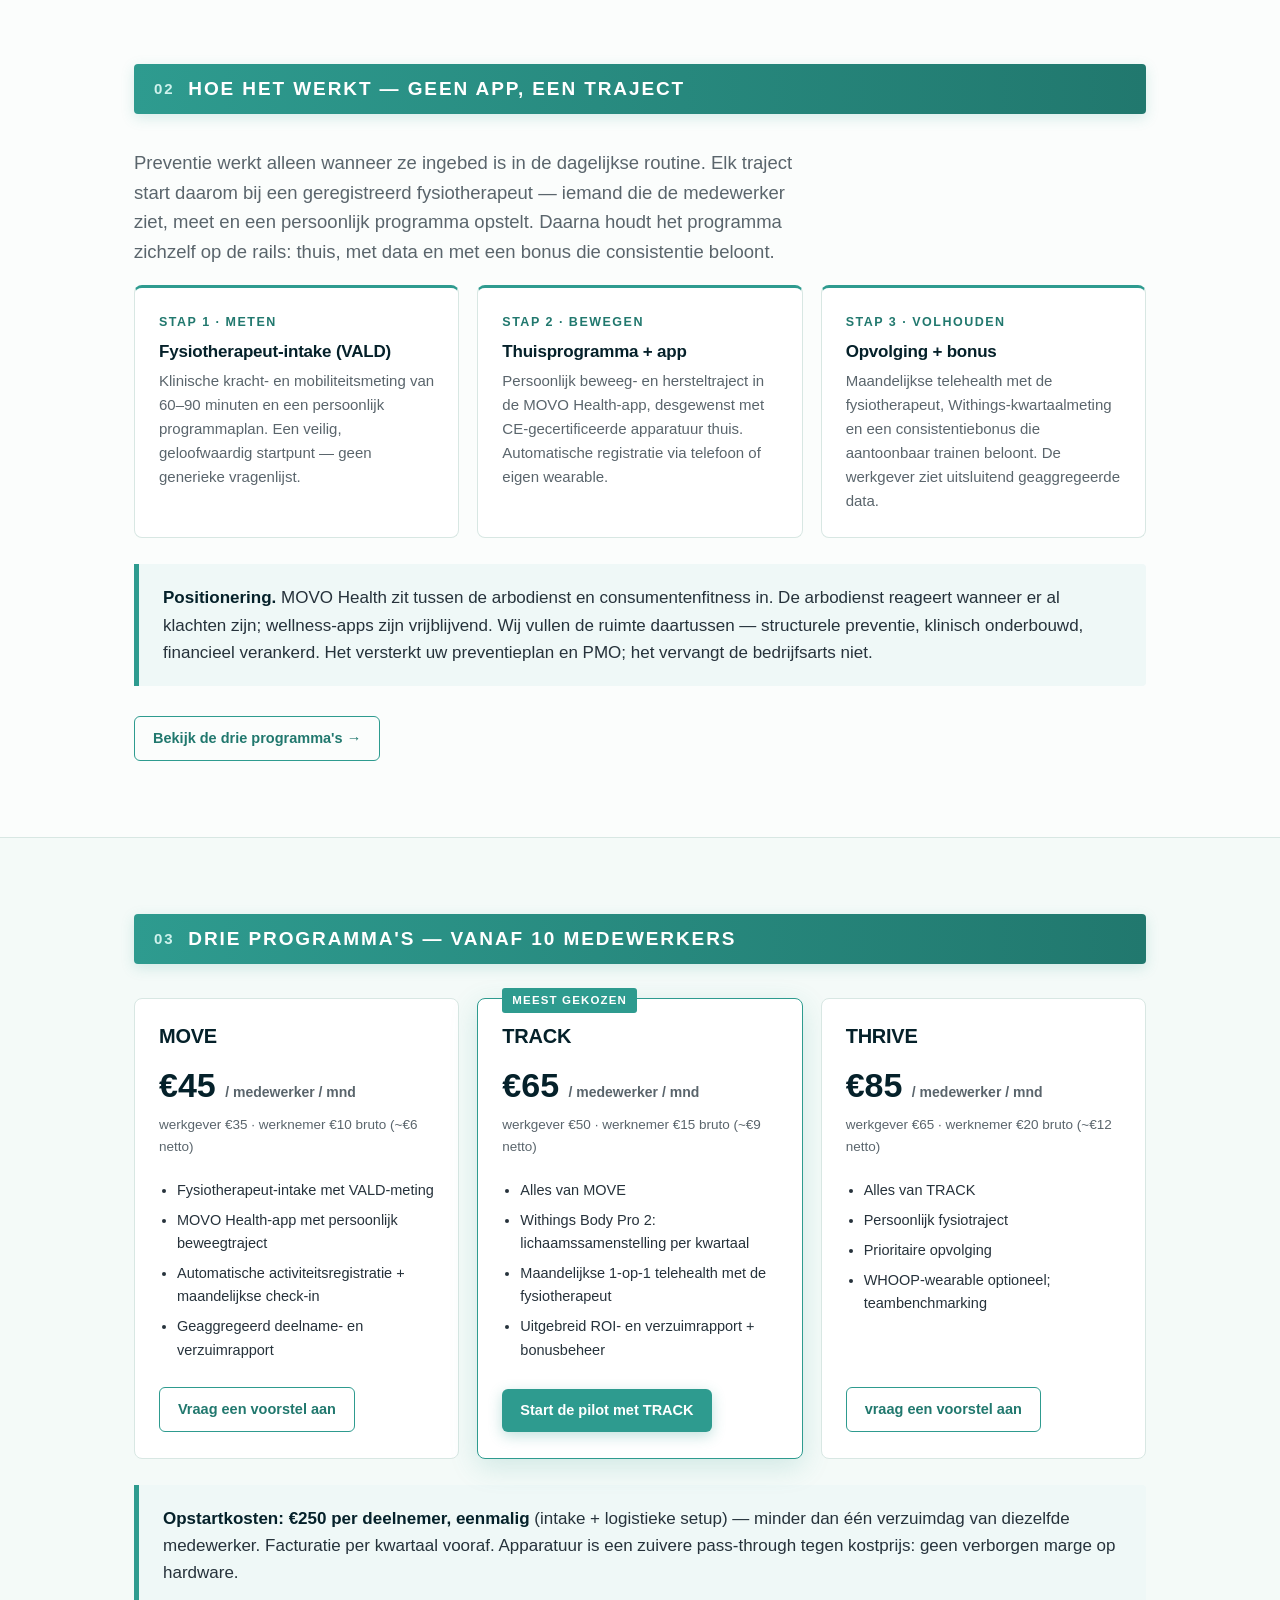
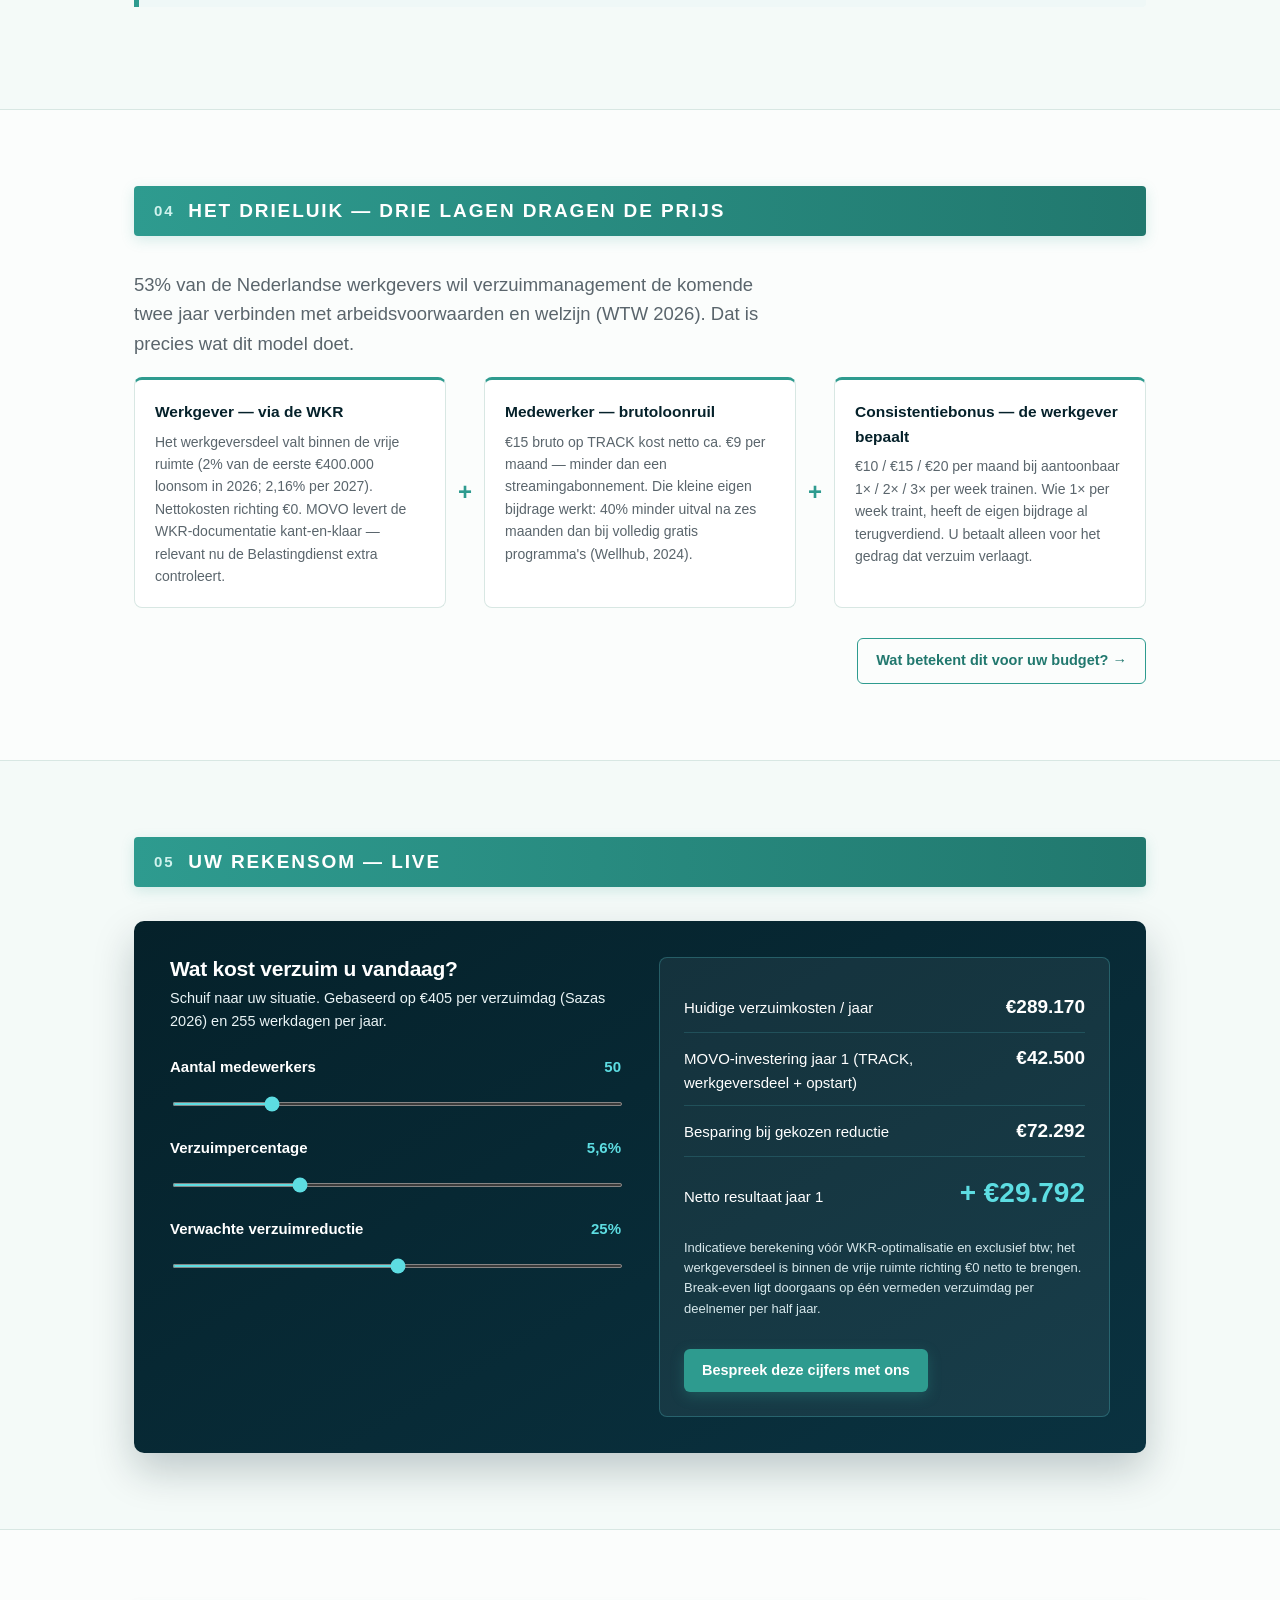
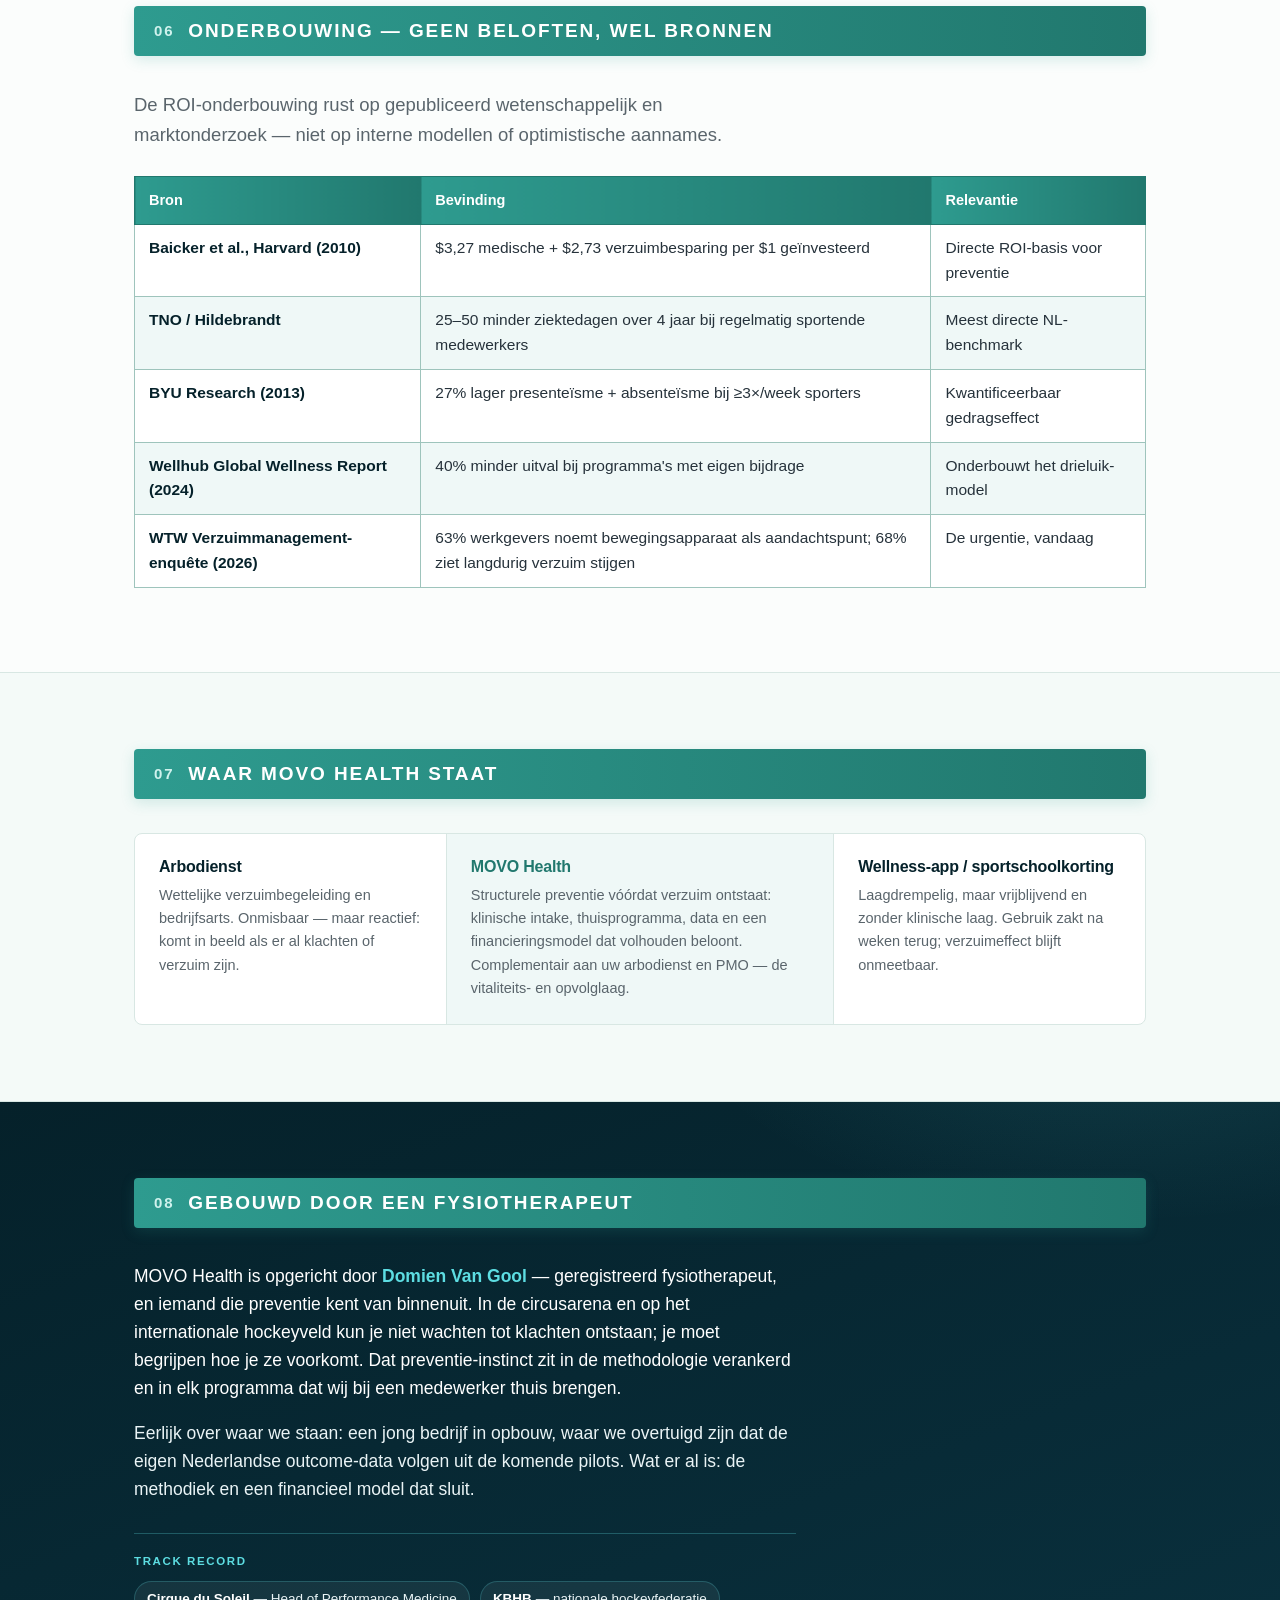
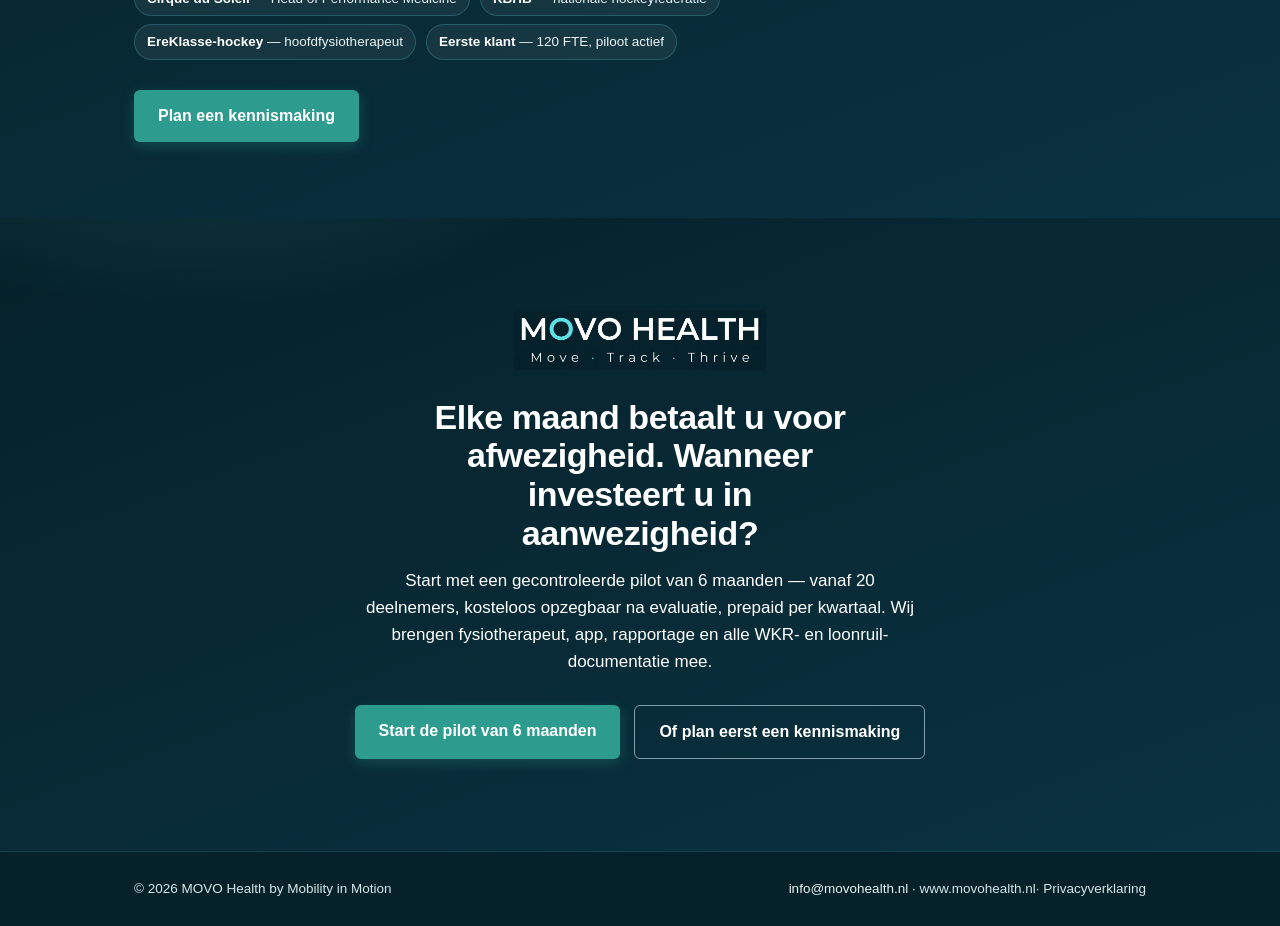
==== commit 02c6a1d8: "Update index.html" ====
--- a/index.html
+++ b/index.html
@@ -353,7 +353,7 @@
     <div class="band reveal"><span class="n">08</span><h2>Gebouwd door een fysiotherapeut</h2></div>
     <div class="founder-text">
       <p class="reveal">MOVO Health is opgericht door <strong>Domien Van Gool</strong> — geregistreerd fysiotherapeut, en iemand die preventie kent van binnenuit. In de circusarena en op het internationale hockeyveld kun je niet wachten tot klachten ontstaan; je moet begrijpen hoe je ze voorkomt. Dat preventie-instinct zit in de methodologie verankerd en in elk programma dat wij bij een medewerker thuis brengen.</p>
-      <p class="reveal soft">Eerlijk over waar we staan: het fysiotherapeutennetwerk is in opbouw, de app in ontwikkeling en eigen Nederlandse outcome-data volgen uit de lopende pilots. Wat er al is: de methodiek, de eerste betalende klant en een financieel model dat sluit.</p>
+      <p class="reveal soft">Eerlijk over waar we staan: een jong bedrijf in opbouw, waar we overtuigd zijn dat de eigen Nederlandse outcome-data volgen uit de komende pilots. Wat er al is: de methodiek en een financieel model dat sluit.</p>
       <div class="cred reveal">
         <div class="credlabel">Track record</div>
         <ul>
@@ -575,7 +575,7 @@
     <!-- ---------- succesbericht ---------- -->
     <div class="movo-done" id="movo-done">
       <p class="movo-eyebrow">Verzonden</p>
-      <h2 id="movo-done-title">Dank — uw aanvraag staat bij ons.</h2>
+      <h2 id="movo-done-title">Dank voor uw aanvraag. We gaan ermee aan de slag.</h2>
       <p id="movo-done-body"></p>
     </div>
 
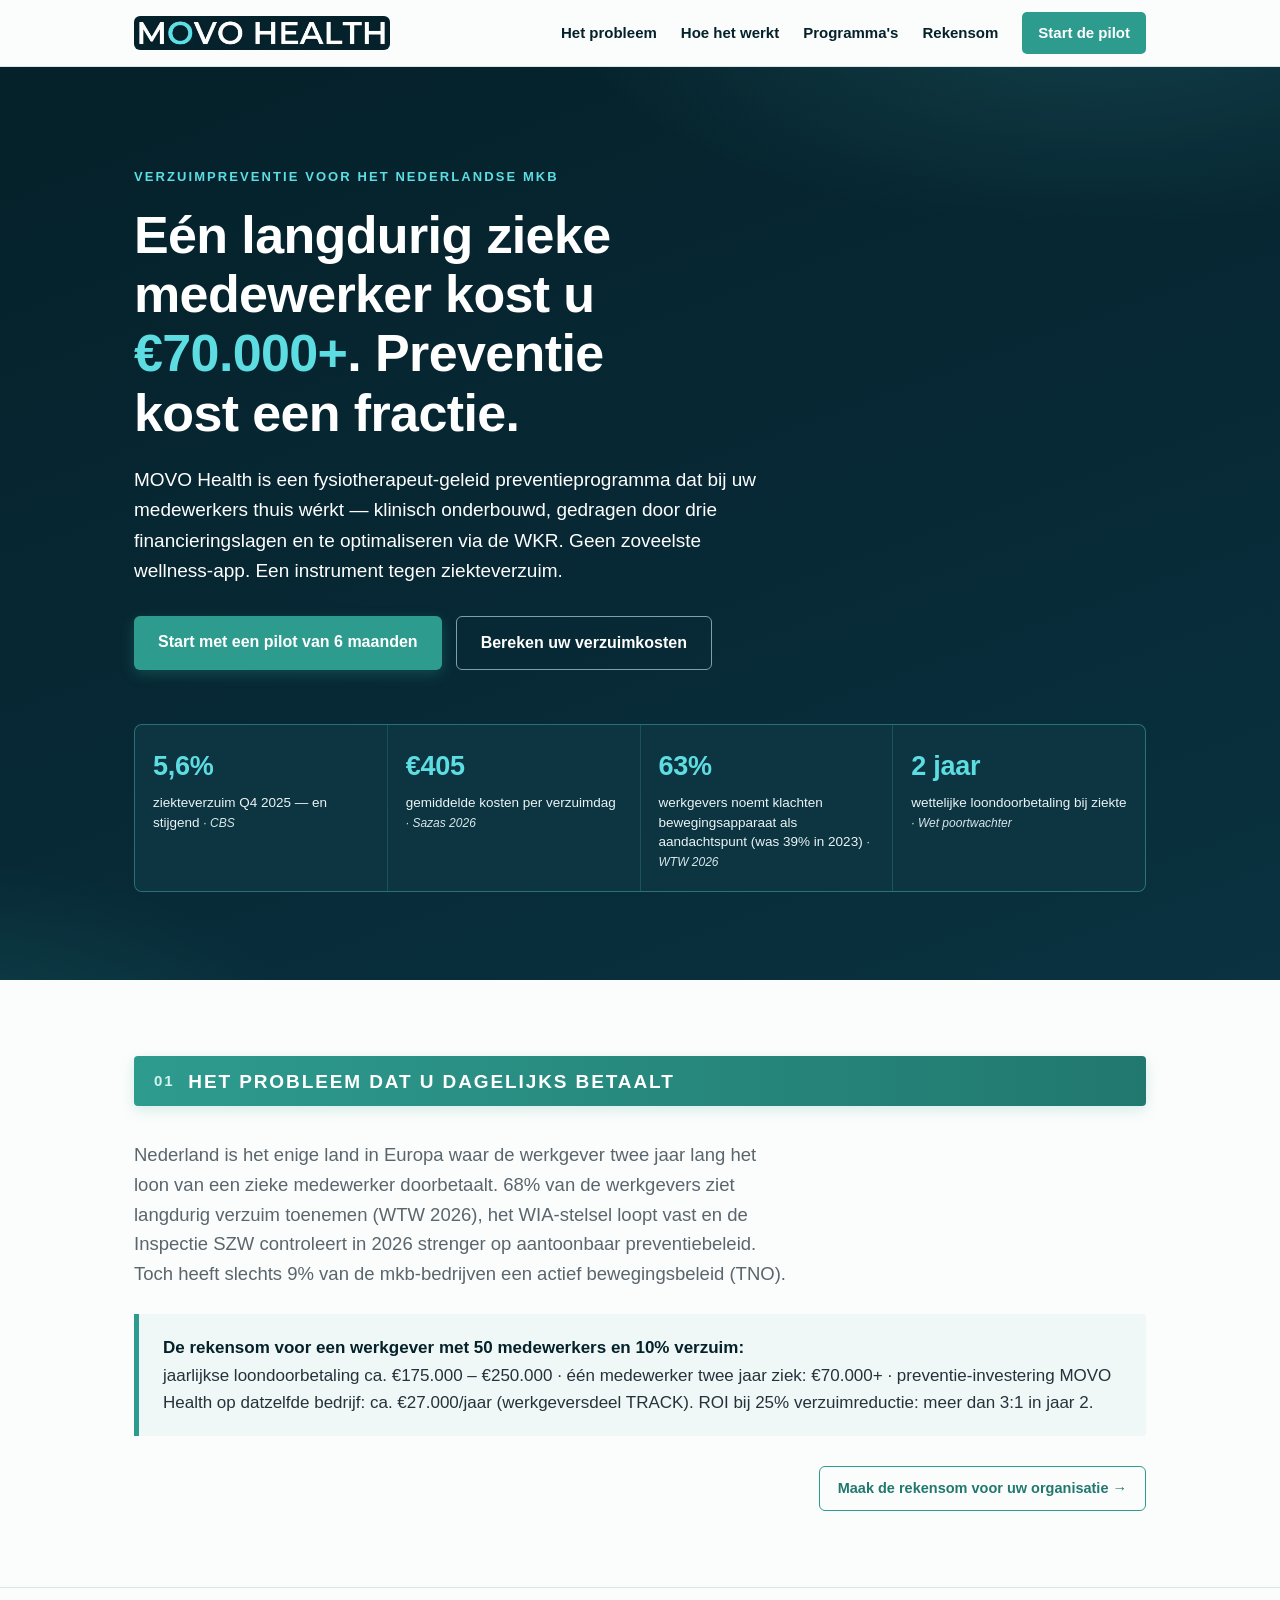
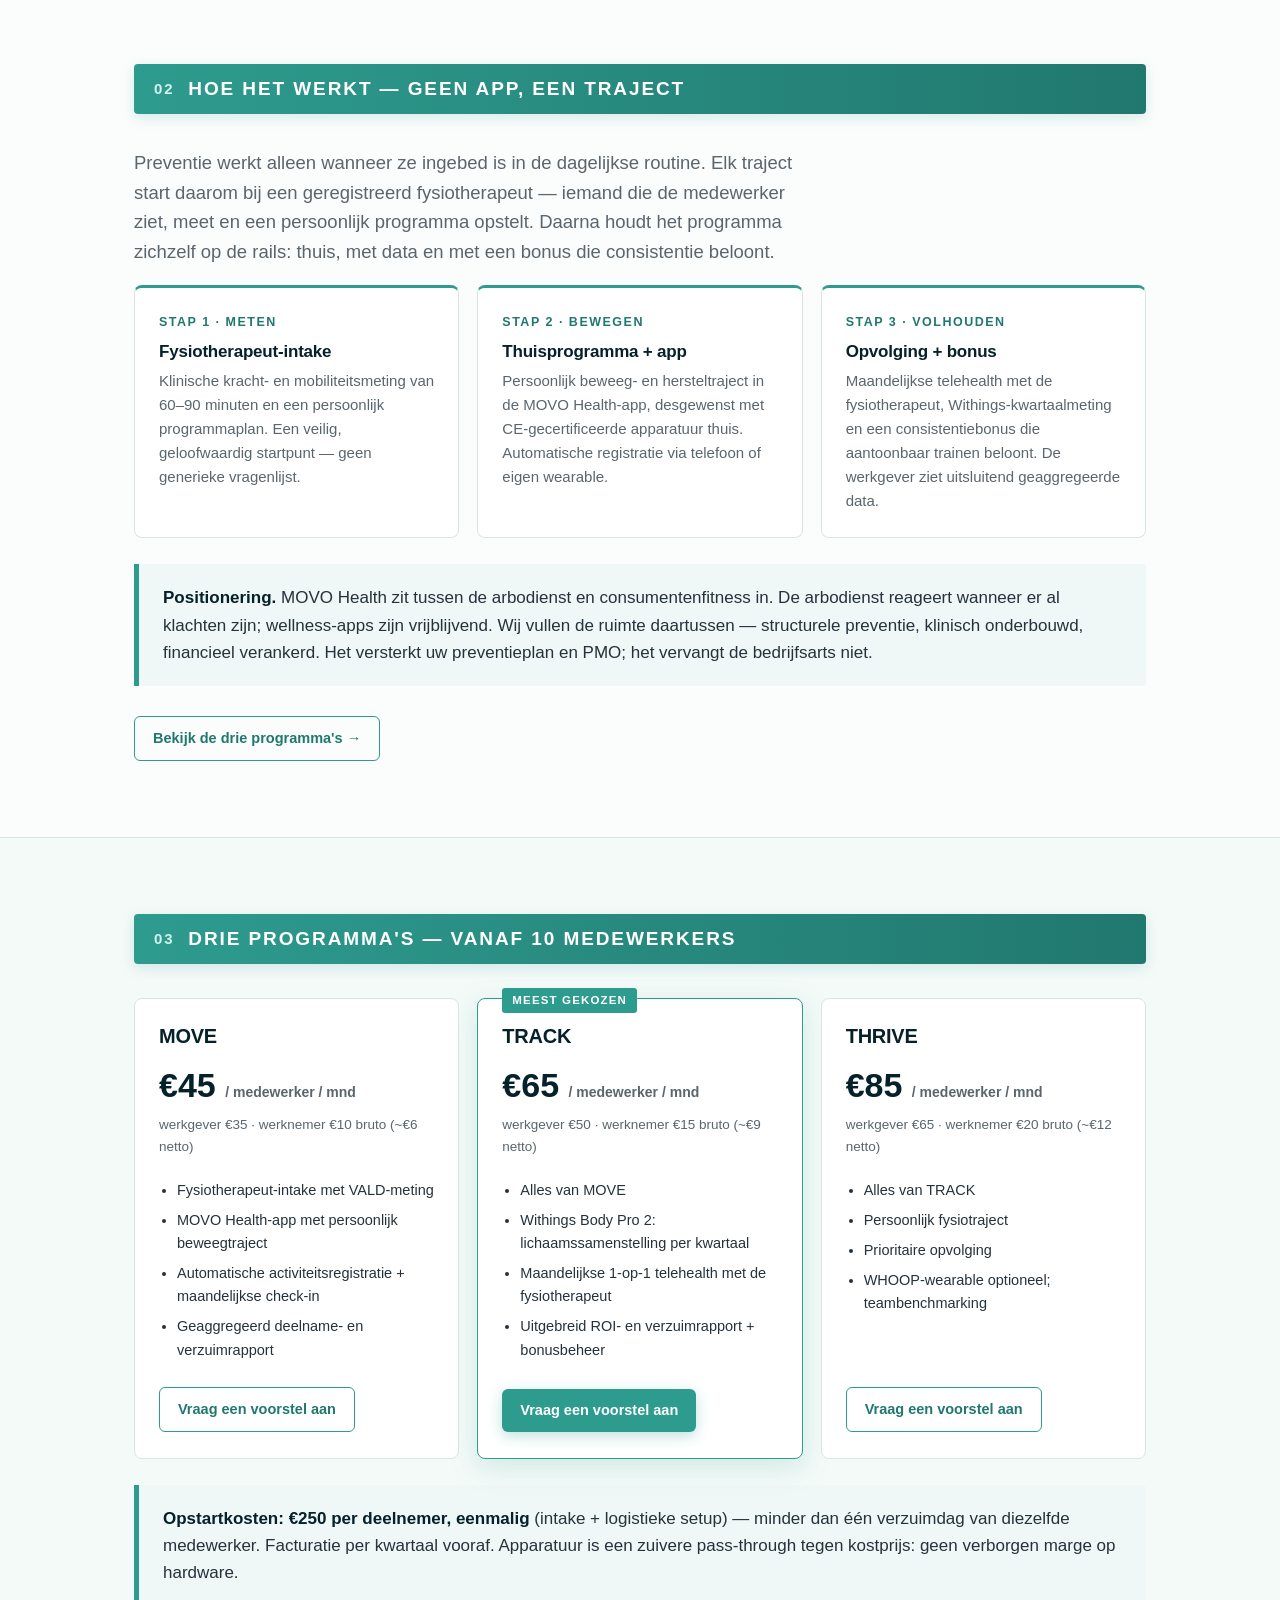
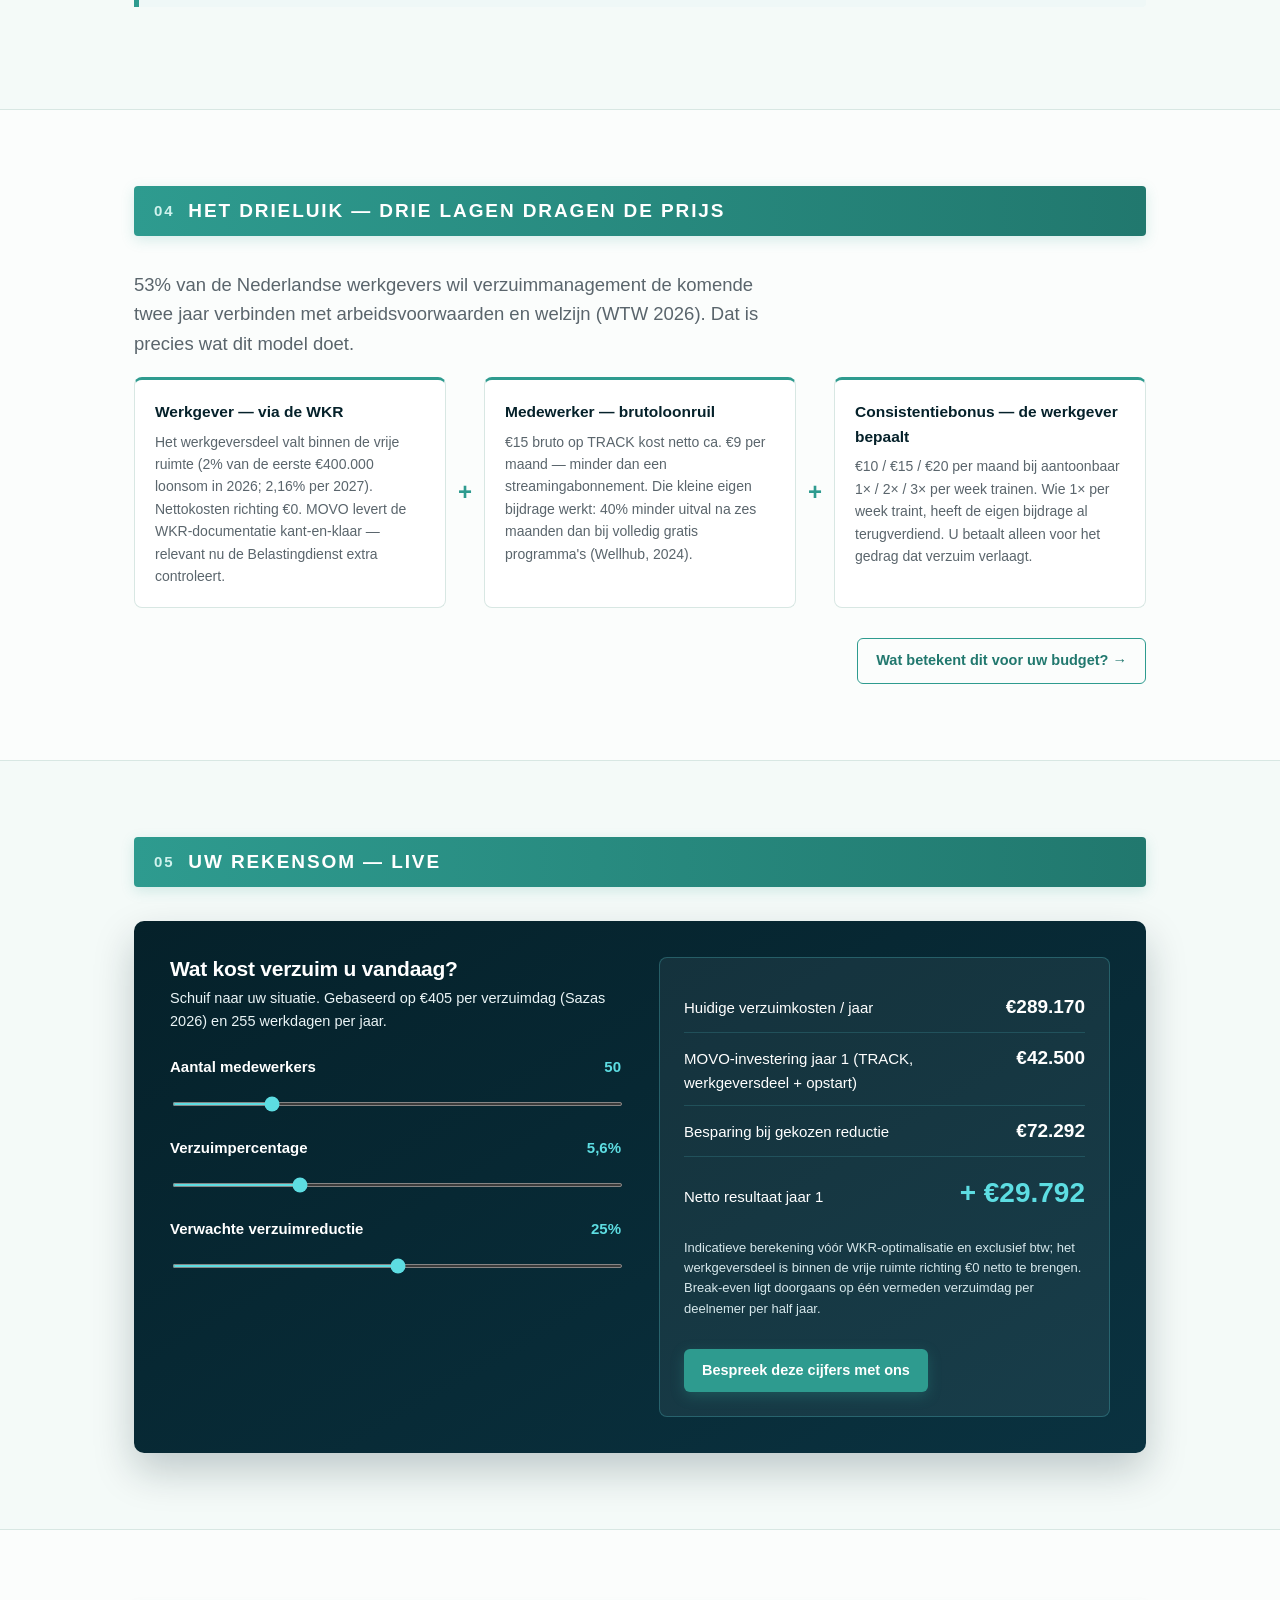
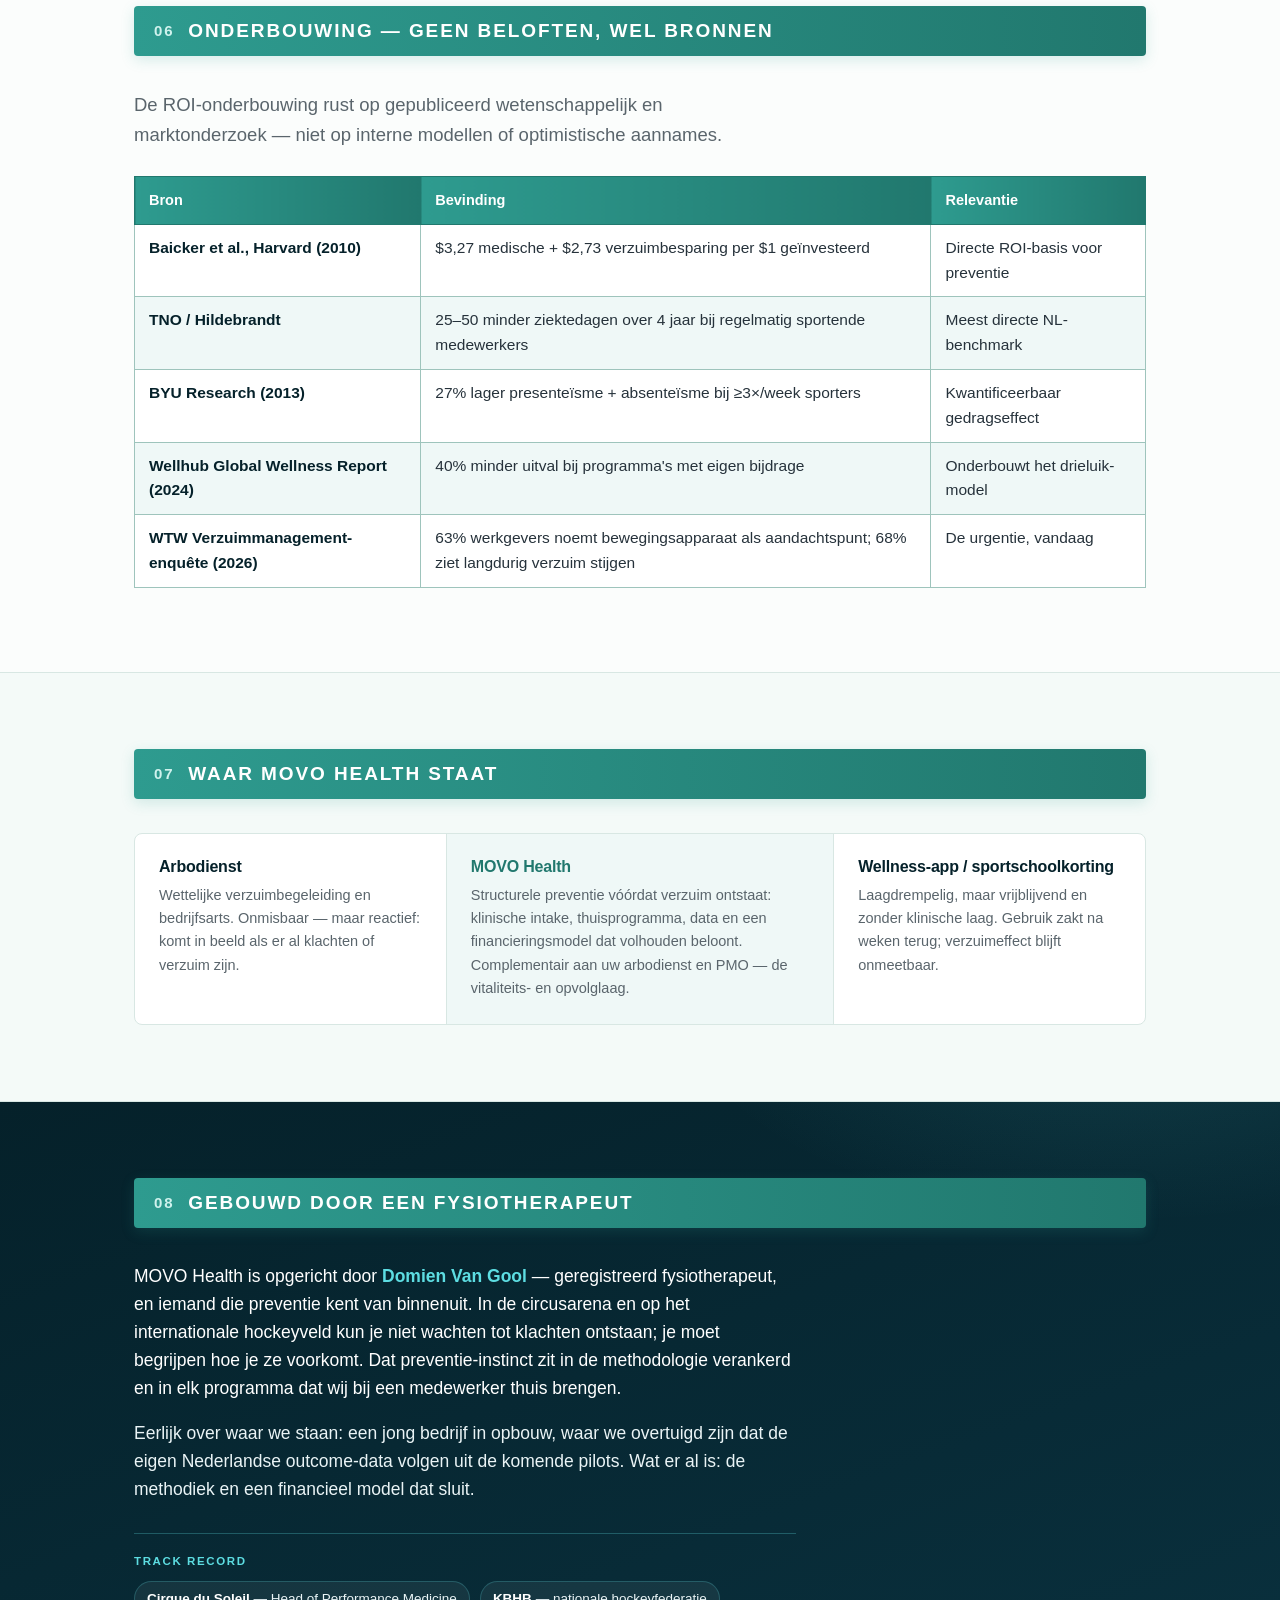
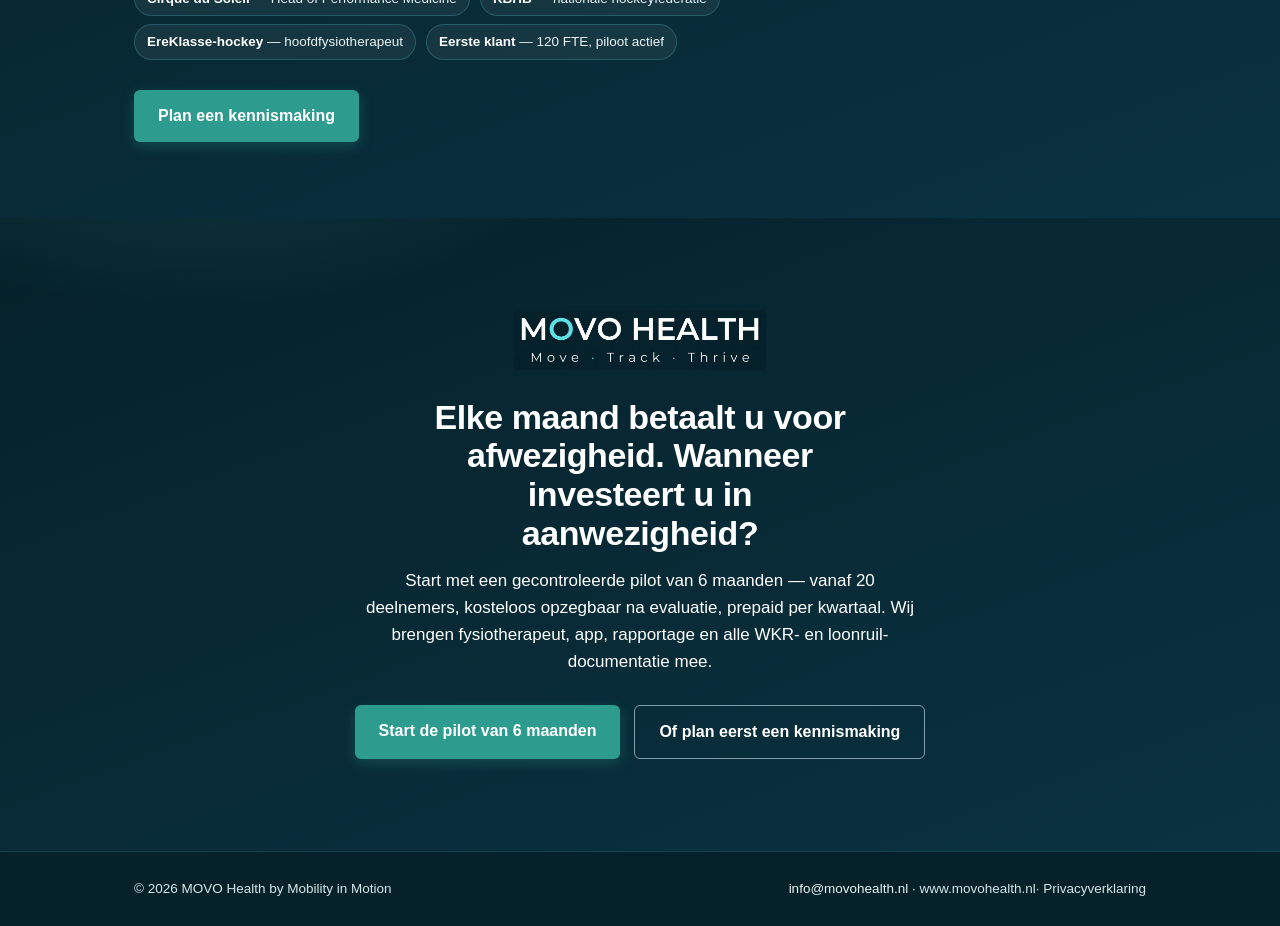
==== commit d78a5154: "Update index.html" ====
--- a/index.html
+++ b/index.html
@@ -222,7 +222,7 @@
     <div class="band reveal"><span class="n">02</span><h2>Hoe het werkt — geen app, een traject</h2></div>
     <p class="lead reveal">Preventie werkt alleen wanneer ze ingebed is in de dagelijkse routine. Elk traject start daarom bij een geregistreerd fysiotherapeut — iemand die de medewerker ziet, meet en een persoonlijk programma opstelt. Daarna houdt het programma zichzelf op de rails: thuis, met data en met een bonus die consistentie beloont.</p>
     <div class="cards">
-      <div class="card reveal"><span class="k">Stap 1 · Meten</span><h3>Fysiotherapeut-intake (VALD)</h3><p>Klinische kracht- en mobiliteitsmeting van 60–90 minuten en een persoonlijk programmaplan. Een veilig, geloofwaardig startpunt — geen generieke vragenlijst.</p></div>
+      <div class="card reveal"><span class="k">Stap 1 · Meten</span><h3>Fysiotherapeut-intake </h3><p>Klinische kracht- en mobiliteitsmeting van 60–90 minuten en een persoonlijk programmaplan. Een veilig, geloofwaardig startpunt — geen generieke vragenlijst.</p></div>
       <div class="card reveal"><span class="k">Stap 2 · Bewegen</span><h3>Thuisprogramma + app</h3><p>Persoonlijk beweeg- en hersteltraject in de MOVO Health-app, desgewenst met CE-gecertificeerde apparatuur thuis. Automatische registratie via telefoon of eigen wearable.</p></div>
       <div class="card reveal"><span class="k">Stap 3 · Volhouden</span><h3>Opvolging + bonus</h3><p>Maandelijkse telehealth met de fysiotherapeut, Withings-kwartaalmeting en een consistentiebonus die aantoonbaar trainen beloont. De werkgever ziet uitsluitend geaggregeerde data.</p></div>
     </div>
@@ -258,7 +258,7 @@
           <li>Maandelijkse 1-op-1 telehealth met de fysiotherapeut</li>
           <li>Uitgebreid ROI- en verzuimrapport + bonusbeheer</li>
         </ul>
-        <a class="btn primary small" href="#pilot" data-movo-form="voorstel">Start de pilot met TRACK</a>
+        <a class="btn primary small" href="#pilot" data-movo-form="voorstel">Vraag een voorstel aan</a>
       </div>
       <div class="tier reveal">
         <h3>THRIVE</h3>
@@ -270,7 +270,7 @@
           <li>Prioritaire opvolging</li>
           <li>WHOOP-wearable optioneel; teambenchmarking</li>
         </ul>
-        <a class="btn ghost small" href="#pilot" data-movo-form="voorstel">vraag een voorstel aan </a>
+        <a class="btn ghost small" href="#pilot" data-movo-form="voorstel">Vraag een voorstel aan </a>
       </div>
     </div>
     <div class="callout reveal"><strong>Opstartkosten: €250 per deelnemer, eenmalig</strong> (intake + logistieke setup) — minder dan één verzuimdag van diezelfde medewerker. Facturatie per kwartaal vooraf. Apparatuur is een zuivere pass-through tegen kostprijs: geen verborgen marge op hardware.</div>
